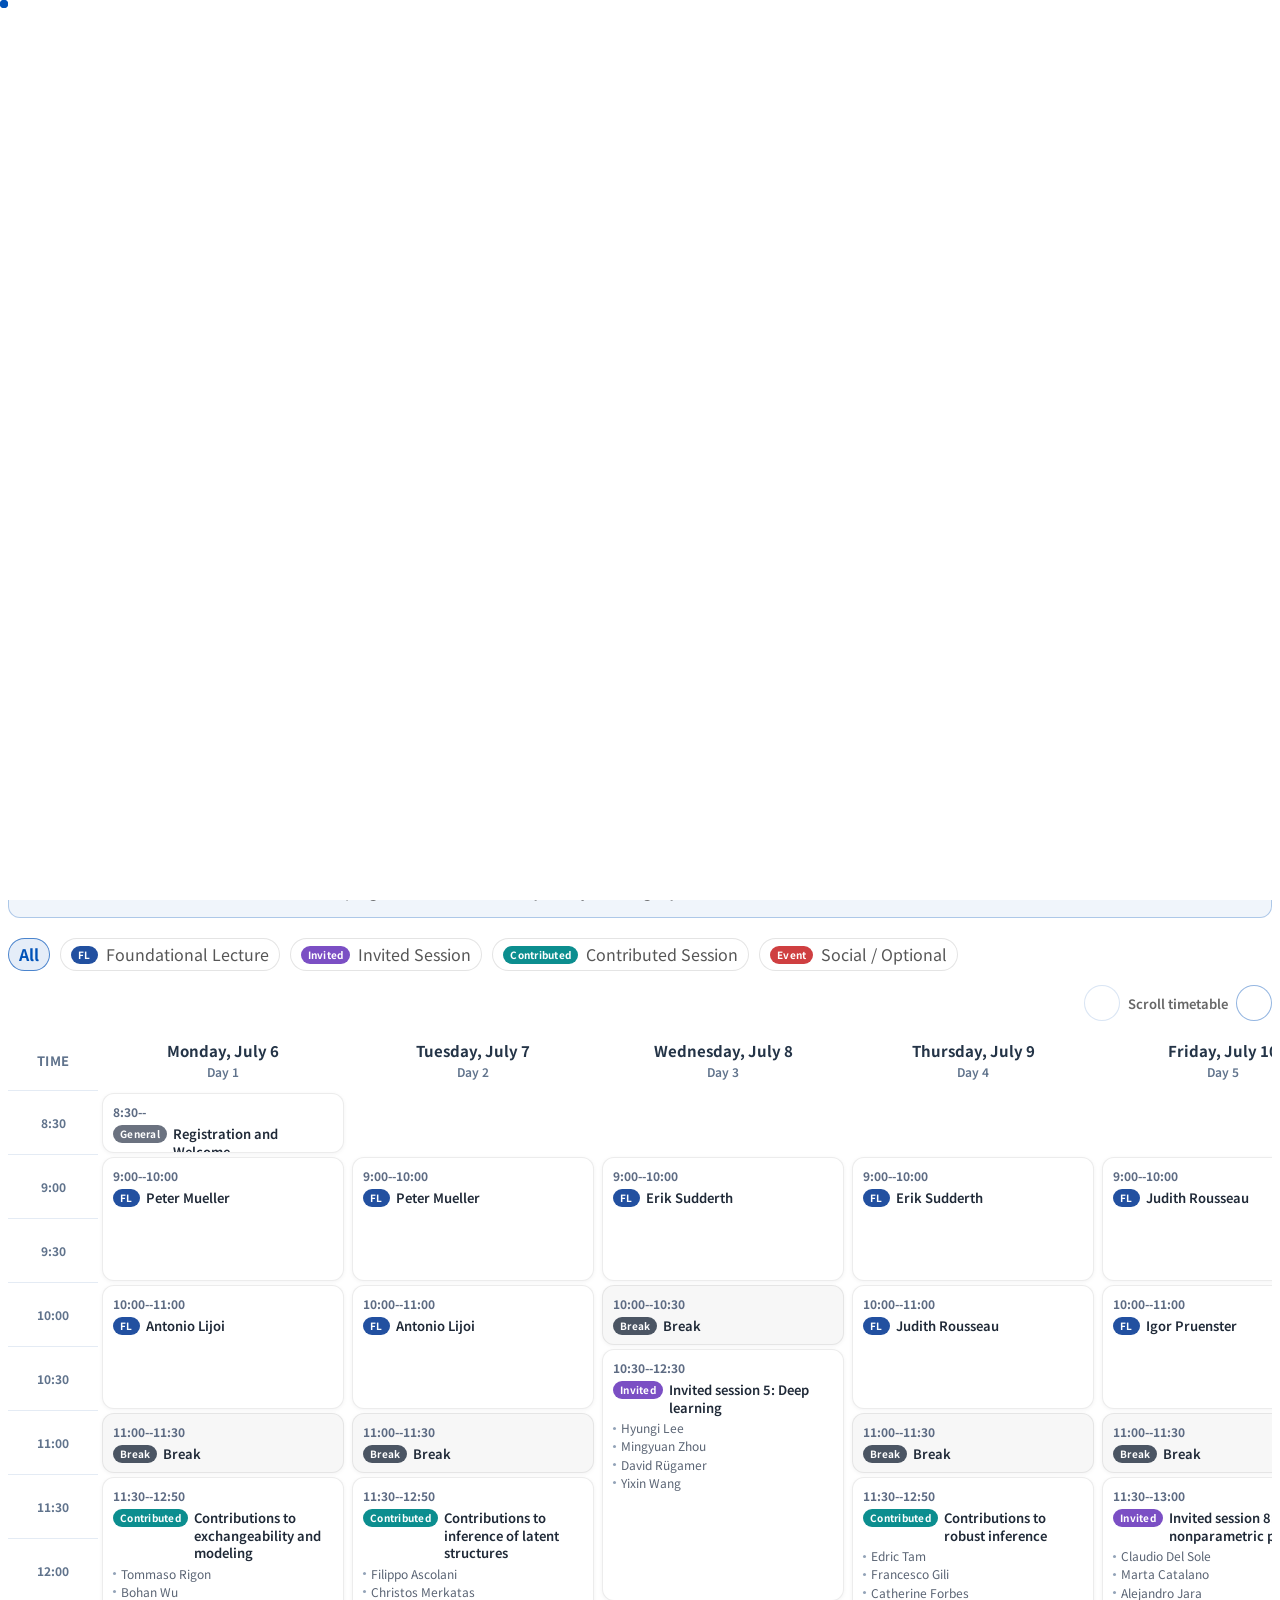
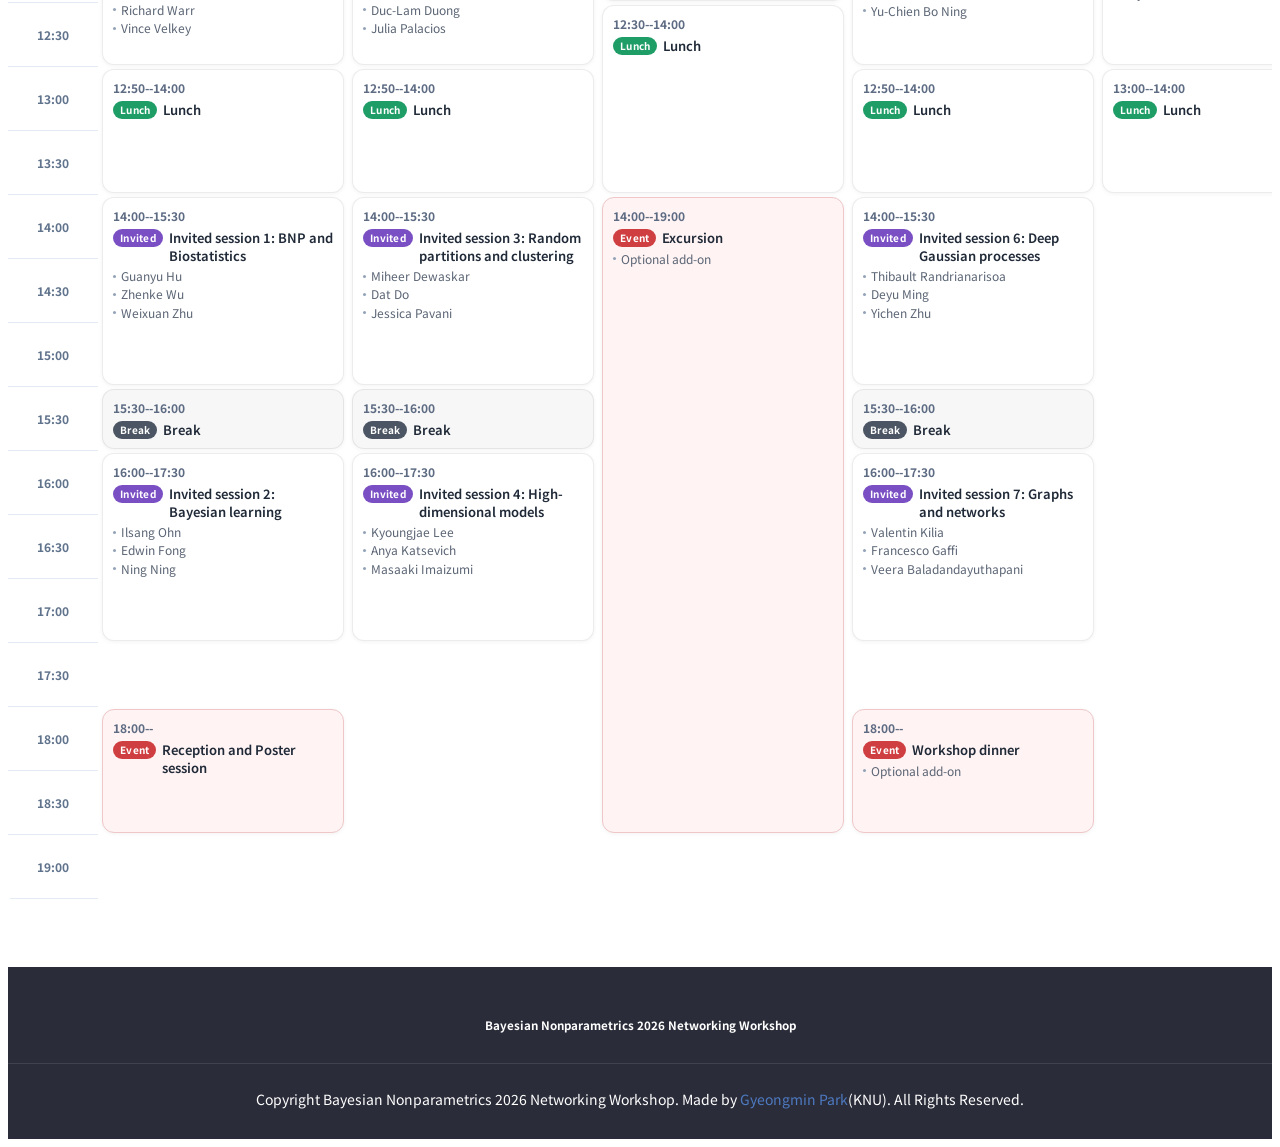
==== schedule.html @ b3fa6737 "Invited Speaker Updated" ====
<!DOCTYPE html>
<html lang="en">

<head>
  <meta charset="utf-8">
  <meta content="width=device-width, initial-scale=1.0" name="viewport">
  <title>Schedule | BNP 2026 Networking Workshop</title>

  <!-- Favicons -->
  <link rel="icon" type="image/png" sizes="32x32" href="/assets/img/favicon-32x32.png">
  <link rel="icon" type="image/png" sizes="16x16" href="/assets/img/favicon-16x16.png">
  <link rel="apple-touch-icon" sizes="180x180" href="/assets/img/apple-touch-icon.png">

  <meta content="Schedule for the 4th BNP Networking Workshop, July 6-10, 2026" name="description">
  <meta name="author" content="Gyeongmin Park">
  <meta property="og:description" content="Schedule for the 4th BNP Networking Workshop, July 6-10, 2026">
  <meta property="og:locale" content="en_US">
  <meta property="og:title" content="BNP Networking 2026 - Schedule">
  <meta name="og:image:alt" content="BNP Networking 2026">
  <meta property="og:type" content="website">
  <meta name="twitter:card" content="summary">
  <meta name="twitter:title" content="BNP Networking 2026 - Schedule">
  <meta name="twitter:description" content="Schedule for the 4th BNP Networking Workshop, July 6-10, 2026">
  <meta name="twitter:image" content="/assets/img/cover_main.png">
  <meta property="og:site_name" content="4th BNP Networking Workshop">
  <meta property="og:image" content="/assets/img/cover_main.png">
  <meta property="og:url" content="https://bnpnetworking2026.github.io/schedule.html">

  <!-- Fonts -->
  <link rel="preconnect" href="https://fonts.googleapis.com">
  <link rel="preconnect" href="https://fonts.gstatic.com" crossorigin>
  <link href="https://fonts.googleapis.com/css2?family=Noto+Sans:wght@100;300;400;500;600;700;800;900&family=Noto+Sans+KR:wght@100;300;400;500;700;900&display=swap" rel="stylesheet">

  <!-- Vendor CSS Files -->
  <link href="assets/vendor/bootstrap/css/bootstrap.min.css" rel="stylesheet">
  <link href="assets/vendor/bootstrap-icons/bootstrap-icons.css" rel="stylesheet">
  <link href="assets/vendor/aos/aos.css" rel="stylesheet">
  <link href="assets/vendor/animate.css/animate.min.css" rel="stylesheet">
  <link href="assets/vendor/glightbox/css/glightbox.min.css" rel="stylesheet">
  <link href="assets/vendor/swiper/swiper-bundle.min.css" rel="stylesheet">

  <!-- Main CSS File -->
  <link href="assets/css/main.css" rel="stylesheet">
</head>

<body class="schedule-page">

  <header id="header" class="header d-flex align-items-center fixed-top">
    <div class="container-fluid container-xl position-relative d-flex align-items-center justify-content-between">

      <a href="index.html" class="logo d-flex align-items-center">
        <img src="assets/img/ISBAlogo.png" alt="ISBA logo" class="site-logo">
      </a>

      <nav id="navmenu" class="navmenu">
        <ul>
          <li><a href="index.html#hero">Home</a></li>
          <li><a href="index.html#about">About</a></li>
          <li><a href="index.html#pricing">Registration</a></li>
          <li><a href="schedule.html" class="active">Schedule</a></li>
          <li><a href="index.html#lecturers">Lecturers</a></li>
          <li class="dropdown"><a href="index.html#organizing"><span>Committees</span> <i class="bi bi-chevron-down toggle-dropdown"></i></a>
                <ul>
                  <li><a href="index.html#organizing">Organizing Committee</a></li>
                  <li><a href="index.html#scientific">Scientific Committee</a></li>
                </ul>
              </li>
          <li><a href="index.html#call-for-contributions">Submission</a></li>
          <li><a href="index.html#contact">Contact &amp; Venue</a></li>
        </ul>
        <i class="mobile-nav-toggle d-xl-none bi bi-list"></i>
      </nav>

    </div>
  </header>

  <main class="main">

    <section id="schedule-hero" class="hero schedule-hero section dark-background">
      <div class="container carousel carousel-fade">
        <div class="carousel-item active">
          <div class="carousel-container">
            <h2 class="animate__animated animate__fadeInDown">Workshop Schedule</h2>
            <p class="animate__animated animate__fadeInUp">4th BNP Networking Workshop | July 6-10, 2026<br>Last updated: April 9, 2026 (Tentative)</p>
          </div>
        </div>
      </div>

      <svg class="hero-waves" xmlns="http://www.w3.org/2000/svg" xmlns:xlink="http://www.w3.org/1999/xlink" viewBox="0 24 150 28" preserveAspectRatio="none">
        <defs>
          <path id="wave-path" d="M-160 44c30 0 58-18 88-18s58 18 88 18 58-18 88-18 58 18 88 18 v44h-352z"></path>
        </defs>
        <g class="wave1">
          <use xlink:href="#wave-path" x="50" y="3"></use>
        </g>
        <g class="wave2">
          <use xlink:href="#wave-path" x="50" y="0"></use>
        </g>
        <g class="wave3">
          <use xlink:href="#wave-path" x="50" y="9"></use>
        </g>
      </svg>
    </section>

    <section class="schedule-overview section">
      <div class="container section-title" data-aos="fade-up">
        <h2>Program</h2>
        <p>Schedule</p>
      </div>

      <div class="container" data-aos="fade-up" data-aos-delay="100">
        <div class="schedule-note">
          <i class="bi bi-info-circle"></i>
          <p>The schedule below is based on the tentative program document and may be adjusted slightly.</p>
        </div>

        <div class="schedule-legend" role="tablist" aria-label="Schedule category filters">
          <button type="button" class="legend-item legend-filter-btn is-active" data-filter="all" aria-pressed="true">All</button>
          <button type="button" class="legend-item legend-filter-btn" data-filter="lecture" aria-pressed="false"><i class="session-tag tag-lecture">FL</i> Foundational Lecture</button>
          <button type="button" class="legend-item legend-filter-btn" data-filter="invited" aria-pressed="false"><i class="session-tag tag-invited">Invited</i> Invited Session</button>
          <button type="button" class="legend-item legend-filter-btn" data-filter="contrib" aria-pressed="false"><i class="session-tag tag-contrib">Contributed</i> Contributed Session</button>
          <button type="button" class="legend-item legend-filter-btn" data-filter="event" aria-pressed="false"><i class="session-tag tag-event">Event</i> Social / Optional</button>
        </div>

        <div class="schedule-scroll-controls" id="scheduleScrollControls" aria-label="Schedule scroll controls">
          <button id="scheduleScrollLeft" class="schedule-scroll-btn" type="button" aria-label="Scroll schedule left">
            <i class="bi bi-chevron-left"></i>
          </button>
          <span class="schedule-scroll-hint">Scroll timetable</span>
          <button id="scheduleScrollRight" class="schedule-scroll-btn" type="button" aria-label="Scroll schedule right">
            <i class="bi bi-chevron-right"></i>
          </button>
        </div>

        <div class="schedule-grid-viewport" id="scheduleViewport">
          <div class="schedule-grid" role="table" aria-label="Workshop schedule with fixed time axis">

            <div class="time-header sticky-col">Time</div>

            <div class="day-header" style="--col: 2;"><strong>Monday, July 6</strong><span>Day 1</span></div>
            <div class="day-header" style="--col: 3;"><strong>Tuesday, July 7</strong><span>Day 2</span></div>
            <div class="day-header" style="--col: 4;"><strong>Wednesday, July 8</strong><span>Day 3</span></div>
            <div class="day-header" style="--col: 5;"><strong>Thursday, July 9</strong><span>Day 4</span></div>
            <div class="day-header" style="--col: 6;"><strong>Friday, July 10</strong><span>Day 5</span></div>

            <div class="day-column" style="--col: 2;"></div>
            <div class="day-column" style="--col: 3;"></div>
            <div class="day-column" style="--col: 4;"></div>
            <div class="day-column" style="--col: 5;"></div>
            <div class="day-column" style="--col: 6;"></div>

            <div class="time-cell sticky-col" style="--row: 2;">8:30</div>
            <div class="time-cell sticky-col" style="--row: 3;">9:00</div>
            <div class="time-cell sticky-col" style="--row: 4;">9:30</div>
            <div class="time-cell sticky-col" style="--row: 5;">10:00</div>
            <div class="time-cell sticky-col" style="--row: 6;">10:30</div>
            <div class="time-cell sticky-col" style="--row: 7;">11:00</div>
            <div class="time-cell sticky-col" style="--row: 8;">11:30</div>
            <div class="time-cell sticky-col" style="--row: 9;">12:00</div>
            <div class="time-cell sticky-col" style="--row: 10;">12:30</div>
            <div class="time-cell sticky-col" style="--row: 11;">13:00</div>
            <div class="time-cell sticky-col" style="--row: 12;">13:30</div>
            <div class="time-cell sticky-col" style="--row: 13;">14:00</div>
            <div class="time-cell sticky-col" style="--row: 14;">14:30</div>
            <div class="time-cell sticky-col" style="--row: 15;">15:00</div>
            <div class="time-cell sticky-col" style="--row: 16;">15:30</div>
            <div class="time-cell sticky-col" style="--row: 17;">16:00</div>
            <div class="time-cell sticky-col" style="--row: 18;">16:30</div>
            <div class="time-cell sticky-col" style="--row: 19;">17:00</div>
            <div class="time-cell sticky-col" style="--row: 20;">17:30</div>
            <div class="time-cell sticky-col" style="--row: 21;">18:00</div>
            <div class="time-cell sticky-col" style="--row: 22;">18:30</div>
            <div class="time-cell sticky-col" style="--row: 23;">19:00</div>

            <div class="session-block" style="--col: 2; --row: 2; --span: 1;">
              <div class="session-time">8:30--</div>
              <div class="session-header">
                <span class="session-tag tag-registration">General</span>
                <div class="session-title">Registration and Welcome</div>
              </div>
            </div>

            <div class="session-block" style="--col: 2; --row: 3; --span: 2;">
              <div class="session-time">9:00--10:00</div>
              <div class="session-header">
                <span class="session-tag tag-lecture">FL</span>
                <div class="session-title">Peter Mueller</div>
              </div>
            </div>

            <div class="session-block" style="--col: 2; --row: 5; --span: 2;">
              <div class="session-time">10:00--11:00</div>
              <div class="session-header">
                <span class="session-tag tag-lecture">FL</span>
                <div class="session-title">Antonio Lijoi</div>
              </div>
            </div>

            <div class="session-block is-break" style="--col: 2; --row: 7; --span: 1;">
              <div class="session-time">11:00--11:30</div>
              <div class="session-header">
                <span class="session-tag tag-break">Break</span>
                <div class="session-title">Break</div>
              </div>
            </div>

            <div class="session-block" style="--col: 2; --row: 8; --span: 3;">
              <div class="session-time">11:30--12:50</div>
              <div class="session-header">
                <span class="session-tag tag-contrib">Contributed</span>
                <div class="session-title">Contributions to exchangeability and modeling</div>
              </div>
              <div class="session-speaker">Tommaso Rigon</div>
              <div class="session-speaker">Bohan Wu</div>
              <div class="session-speaker">Richard Warr</div>
              <div class="session-speaker">Vince Velkey</div>
            </div>

            <div class="session-block" style="--col: 2; --row: 11; --span: 2;">
              <div class="session-time">12:50--14:00</div>
              <div class="session-header">
                <span class="session-tag tag-lunch">Lunch</span>
                <div class="session-title">Lunch</div>
              </div>
            </div>

            <div class="session-block" style="--col: 2; --row: 13; --span: 3;">
              <div class="session-time">14:00--15:30</div>
              <div class="session-header">
                <span class="session-tag tag-invited">Invited</span>
                <div class="session-title">Invited session 1: BNP and Biostatistics</div>
              </div>
              <div class="session-speaker">Guanyu Hu</div>
              <div class="session-speaker">Zhenke Wu</div>
              <div class="session-speaker">Weixuan Zhu</div>
            </div>

            <div class="session-block is-break" style="--col: 2; --row: 16; --span: 1;">
              <div class="session-time">15:30--16:00</div>
              <div class="session-header">
                <span class="session-tag tag-break">Break</span>
                <div class="session-title">Break</div>
              </div>
            </div>

            <div class="session-block" style="--col: 2; --row: 17; --span: 3;">
              <div class="session-time">16:00--17:30</div>
              <div class="session-header">
                <span class="session-tag tag-invited">Invited</span>
                <div class="session-title">Invited session 2: Bayesian learning</div>
              </div>
              <div class="session-speaker">Ilsang Ohn</div>
              <div class="session-speaker">Edwin Fong</div>
              <div class="session-speaker">Ning Ning</div>
            </div>

            <div class="session-block is-event" style="--col: 2; --row: 21; --span: 2;">
              <div class="session-time">18:00--</div>
              <div class="session-header">
                <span class="session-tag tag-event">Event</span>
                <div class="session-title">Reception and Poster session</div>
              </div>
            </div>

            <div class="session-block" style="--col: 3; --row: 3; --span: 2;">
              <div class="session-time">9:00--10:00</div>
              <div class="session-header">
                <span class="session-tag tag-lecture">FL</span>
                <div class="session-title">Peter Mueller</div>
              </div>
            </div>

            <div class="session-block" style="--col: 3; --row: 5; --span: 2;">
              <div class="session-time">10:00--11:00</div>
              <div class="session-header">
                <span class="session-tag tag-lecture">FL</span>
                <div class="session-title">Antonio Lijoi</div>
              </div>
            </div>

            <div class="session-block is-break" style="--col: 3; --row: 7; --span: 1;">
              <div class="session-time">11:00--11:30</div>
              <div class="session-header">
                <span class="session-tag tag-break">Break</span>
                <div class="session-title">Break</div>
              </div>
            </div>

            <div class="session-block" style="--col: 3; --row: 8; --span: 3;">
              <div class="session-time">11:30--12:50</div>
              <div class="session-header">
                <span class="session-tag tag-contrib">Contributed</span>
                <div class="session-title">Contributions to inference of latent structures</div>
              </div>
              <div class="session-speaker">Filippo Ascolani</div>
              <div class="session-speaker">Christos Merkatas</div>
              <div class="session-speaker">Duc-Lam Duong</div>
              <div class="session-speaker">Julia Palacios</div>
            </div>

            <div class="session-block" style="--col: 3; --row: 11; --span: 2;">
              <div class="session-time">12:50--14:00</div>
              <div class="session-header">
                <span class="session-tag tag-lunch">Lunch</span>
                <div class="session-title">Lunch</div>
              </div>
            </div>

            <div class="session-block" style="--col: 3; --row: 13; --span: 3;">
              <div class="session-time">14:00--15:30</div>
              <div class="session-header">
                <span class="session-tag tag-invited">Invited</span>
                <div class="session-title">Invited session 3: Random partitions and clustering</div>
              </div>
              <div class="session-speaker">Miheer Dewaskar</div>
              <div class="session-speaker">Dat Do</div>
              <div class="session-speaker">Jessica Pavani</div>
            </div>

            <div class="session-block is-break" style="--col: 3; --row: 16; --span: 1;">
              <div class="session-time">15:30--16:00</div>
              <div class="session-header">
                <span class="session-tag tag-break">Break</span>
                <div class="session-title">Break</div>
              </div>
            </div>

            <div class="session-block" style="--col: 3; --row: 17; --span: 3;">
              <div class="session-time">16:00--17:30</div>
              <div class="session-header">
                <span class="session-tag tag-invited">Invited</span>
                <div class="session-title">Invited session 4: High-dimensional models</div>
              </div>
              <div class="session-speaker">Kyoungjae Lee</div>
              <div class="session-speaker">Anya Katsevich</div>
              <div class="session-speaker">Masaaki Imaizumi</div>
            </div>

            <div class="session-block" style="--col: 4; --row: 3; --span: 2;">
              <div class="session-time">9:00--10:00</div>
              <div class="session-header">
                <span class="session-tag tag-lecture">FL</span>
                <div class="session-title">Erik Sudderth</div>
              </div>
            </div>

            <div class="session-block is-break" style="--col: 4; --row: 5; --span: 1;">
              <div class="session-time">10:00--10:30</div>
              <div class="session-header">
                <span class="session-tag tag-break">Break</span>
                <div class="session-title">Break</div>
              </div>
            </div>

            <div class="session-block" style="--col: 4; --row: 6; --span: 4;">
              <div class="session-time">10:30--12:30</div>
              <div class="session-header">
                <span class="session-tag tag-invited">Invited</span>
                <div class="session-title">Invited session 5: Deep learning</div>
              </div>
              <div class="session-speaker">Hyungi Lee</div>
              <div class="session-speaker">Mingyuan Zhou</div>
              <div class="session-speaker">David Rügamer</div>
              <div class="session-speaker">Yixin Wang</div>
            </div>

            <div class="session-block" style="--col: 4; --row: 10; --span: 3;">
              <div class="session-time">12:30--14:00</div>
              <div class="session-header">
                <span class="session-tag tag-lunch">Lunch</span>
                <div class="session-title">Lunch</div>
              </div>
            </div>

            <div class="session-block is-event" style="--col: 4; --row: 13; --span: 10;">
              <div class="session-time">14:00--19:00</div>
              <div class="session-header">
                <span class="session-tag tag-event">Event</span>
                <div class="session-title">Excursion</div>
              </div>
              <div class="session-speaker">Optional add-on</div>
            </div>

            <div class="session-block" style="--col: 5; --row: 3; --span: 2;">
              <div class="session-time">9:00--10:00</div>
              <div class="session-header">
                <span class="session-tag tag-lecture">FL</span>
                <div class="session-title">Erik Sudderth</div>
              </div>
            </div>

            <div class="session-block" style="--col: 5; --row: 5; --span: 2;">
              <div class="session-time">10:00--11:00</div>
              <div class="session-header">
                <span class="session-tag tag-lecture">FL</span>
                <div class="session-title">Judith Rousseau</div>
              </div>
            </div>

            <div class="session-block is-break" style="--col: 5; --row: 7; --span: 1;">
              <div class="session-time">11:00--11:30</div>
              <div class="session-header">
                <span class="session-tag tag-break">Break</span>
                <div class="session-title">Break</div>
              </div>
            </div>

            <div class="session-block" style="--col: 5; --row: 8; --span: 3;">
              <div class="session-time">11:30--12:50</div>
              <div class="session-header">
                <span class="session-tag tag-contrib">Contributed</span>
                <div class="session-title">Contributions to robust inference</div>
              </div>
              <div class="session-speaker">Edric Tam</div>
              <div class="session-speaker">Francesco Gili</div>
              <div class="session-speaker">Catherine Forbes</div>
              <div class="session-speaker">Yu-Chien Bo Ning</div>
            </div>

            <div class="session-block" style="--col: 5; --row: 11; --span: 2;">
              <div class="session-time">12:50--14:00</div>
              <div class="session-header">
                <span class="session-tag tag-lunch">Lunch</span>
                <div class="session-title">Lunch</div>
              </div>
            </div>

            <div class="session-block" style="--col: 5; --row: 13; --span: 3;">
              <div class="session-time">14:00--15:30</div>
              <div class="session-header">
                <span class="session-tag tag-invited">Invited</span>
                <div class="session-title">Invited session 6: Deep Gaussian processes</div>
              </div>
              <div class="session-speaker">Thibault Randrianarisoa</div>
              <div class="session-speaker">Deyu Ming</div>
              <div class="session-speaker">Yichen Zhu</div>
            </div>

            <div class="session-block is-break" style="--col: 5; --row: 16; --span: 1;">
              <div class="session-time">15:30--16:00</div>
              <div class="session-header">
                <span class="session-tag tag-break">Break</span>
                <div class="session-title">Break</div>
              </div>
            </div>

            <div class="session-block" style="--col: 5; --row: 17; --span: 3;">
              <div class="session-time">16:00--17:30</div>
              <div class="session-header">
                <span class="session-tag tag-invited">Invited</span>
                <div class="session-title">Invited session 7: Graphs and networks</div>
              </div>
              <div class="session-speaker">Valentin Kilia</div>
              <div class="session-speaker">Francesco Gaffi</div>
              <div class="session-speaker">Veera Baladandayuthapani</div>
            </div>

            <div class="session-block is-event" style="--col: 5; --row: 21; --span: 2;">
              <div class="session-time">18:00--</div>
              <div class="session-header">
                <span class="session-tag tag-event">Event</span>
                <div class="session-title">Workshop dinner</div>
              </div>
              <div class="session-speaker">Optional add-on</div>
            </div>

            <div class="session-block" style="--col: 6; --row: 3; --span: 2;">
              <div class="session-time">9:00--10:00</div>
              <div class="session-header">
                <span class="session-tag tag-lecture">FL</span>
                <div class="session-title">Judith Rousseau</div>
              </div>
            </div>

            <div class="session-block" style="--col: 6; --row: 5; --span: 2;">
              <div class="session-time">10:00--11:00</div>
              <div class="session-header">
                <span class="session-tag tag-lecture">FL</span>
                <div class="session-title">Igor Pruenster</div>
              </div>
            </div>

            <div class="session-block is-break" style="--col: 6; --row: 7; --span: 1;">
              <div class="session-time">11:00--11:30</div>
              <div class="session-header">
                <span class="session-tag tag-break">Break</span>
                <div class="session-title">Break</div>
              </div>
            </div>

            <div class="session-block" style="--col: 6; --row: 8; --span: 3;">
              <div class="session-time">11:30--13:00</div>
              <div class="session-header">
                <span class="session-tag tag-invited">Invited</span>
                <div class="session-title">Invited session 8: Discrete nonparametric priors</div>
              </div>
              <div class="session-speaker">Claudio Del Sole</div>
              <div class="session-speaker">Marta Catalano</div>
              <div class="session-speaker">Alejandro Jara</div>
            </div>

            <div class="session-block" style="--col: 6; --row: 11; --span: 2;">
              <div class="session-time">13:00--14:00</div>
              <div class="session-header">
                <span class="session-tag tag-lunch">Lunch</span>
                <div class="session-title">Lunch</div>
              </div>
            </div>

          </div>
        </div>
      </div>
    </section>

  </main>

  <footer id="footer" class="footer dark-background">
    <div class="container">
      <h5 class="sitename">Bayesian Nonparametrics 2026 Networking Workshop</h5>
      <p></p>
      <div class="container">
        <div class="copyright">
          <span>Copyright Bayesian Nonparametrics 2026 Networking Workshop. Made by <a href="https://www.linkedin.com/in/davidpark0182" target="_blank" rel="noopener noreferrer" style="color: #4e7ac1;">Gyeongmin Park</a>(KNU). All Rights Reserved.</span>
        </div>
      </div>
    </div>
  </footer>

  <a href="#" id="scroll-top" class="scroll-top d-flex align-items-center justify-content-center"><i class="bi bi-arrow-up-short"></i></a>

  <div id="preloader"></div>

  <!-- Vendor JS Files -->
  <script src="assets/vendor/bootstrap/js/bootstrap.bundle.min.js"></script>
  <script src="assets/vendor/php-email-form/validate.js"></script>
  <script src="assets/vendor/aos/aos.js"></script>
  <script src="assets/vendor/glightbox/js/glightbox.min.js"></script>
  <script src="assets/vendor/imagesloaded/imagesloaded.pkgd.min.js"></script>
  <script src="assets/vendor/isotope-layout/isotope.pkgd.min.js"></script>
  <script src="assets/vendor/swiper/swiper-bundle.min.js"></script>

  <!-- Main JS File -->
  <script src="assets/js/main.js"></script>

  <script>
    (function () {
      const viewport = document.getElementById('scheduleViewport');
      const controls = document.getElementById('scheduleScrollControls');
      const leftBtn = document.getElementById('scheduleScrollLeft');
      const rightBtn = document.getElementById('scheduleScrollRight');
      const filterButtons = document.querySelectorAll('.legend-filter-btn');
      const sessionBlocks = document.querySelectorAll('.schedule-grid .session-block');

      if (!viewport || !controls || !leftBtn || !rightBtn) return;

      const step = 420;

      function updateControls() {
        const maxScroll = viewport.scrollWidth - viewport.clientWidth;
        const hasOverflow = maxScroll > 4;

        controls.classList.toggle('is-hidden', !hasOverflow);
        leftBtn.disabled = viewport.scrollLeft <= 2;
        rightBtn.disabled = viewport.scrollLeft >= maxScroll - 2;
      }

      leftBtn.addEventListener('click', function () {
        viewport.scrollBy({ left: -step, behavior: 'smooth' });
      });

      rightBtn.addEventListener('click', function () {
        viewport.scrollBy({ left: step, behavior: 'smooth' });
      });

      viewport.addEventListener('scroll', updateControls, { passive: true });
      window.addEventListener('resize', updateControls);
      window.addEventListener('load', updateControls);

      function blockType(block) {
        const tag = block.querySelector('.session-tag');
        if (!tag) return 'other';
        if (tag.classList.contains('tag-lecture')) return 'lecture';
        if (tag.classList.contains('tag-invited')) return 'invited';
        if (tag.classList.contains('tag-contrib')) return 'contrib';
        if (tag.classList.contains('tag-event') || tag.classList.contains('tag-registration')) return 'event';
        return 'other';
      }

      function applyFilter(type) {
        sessionBlocks.forEach(function (block) {
          const show = type === 'all' || blockType(block) === type;
          block.classList.toggle('is-filtered-out', !show);
        });

        filterButtons.forEach(function (btn) {
          const active = btn.dataset.filter === type;
          btn.classList.toggle('is-active', active);
          btn.setAttribute('aria-pressed', active ? 'true' : 'false');
        });
      }

      filterButtons.forEach(function (btn) {
        btn.addEventListener('click', function () {
          applyFilter(btn.dataset.filter || 'all');
        });
      });

      applyFilter('all');
      updateControls();
    })();
  </script>

</body>

</html>
---- assets/css/main.css ----
/**
* Template Name: Selecao
* Template URL: https://bootstrapmade.com/selecao-bootstrap-template/
* Updated: Aug 07 2024 with Bootstrap v5.3.3
* Author: BootstrapMade.com
* License: https://bootstrapmade.com/license/
*/

/*--------------------------------------------------------------
# Font & Color Variables
# Help: https://bootstrapmade.com/color-system/
--------------------------------------------------------------*/
/* Fonts */
/* Noto Sans (Korean) 적용 */
@import url("https://fonts.googleapis.com/css2?family=Noto+Sans+KR:wght@400;500;600;700&display=swap");

:root {
  --default-font: "Noto Sans KR", "Noto Sans", system-ui, -apple-system, "Segoe UI", "Helvetica Neue", Arial, sans-serif;
  --heading-font: "Noto Sans KR", "Noto Sans", sans-serif;
  --nav-font: "Noto Sans KR", "Noto Sans", sans-serif;
}

/* Global Colors - The following color variables are used throughout the website. Updating them here will change the color scheme of the entire website */
:root { 
  --background-color: #ffffff; /* Background color for the entire website, including individual sections */
  --default-color: #444444; /* Default color used for the majority of the text content across the entire website */
  --heading-color: #2a2c39; /* Color for headings, subheadings and title throughout the website */
  --accent-color: #0052B8; /* Accent color that represents your brand on the website. It's used for buttons, links, and other elements that need to stand out */
  --surface-color: #ffffff; /* The surface color is used as a background of boxed elements within sections, such as cards, icon boxes, or other elements that require a visual separation from the global background. */
  --contrast-color: #ffffff; /* Contrast color for text, ensuring readability against backgrounds of accent, heading, or default colors. */
}

/* Nav Menu Colors - The following color variables are used specifically for the navigation menu. They are separate from the global colors to allow for more customization options */
:root {
  --nav-color: #ffffff;  /* The default color of the main navmenu links */
  --nav-hover-color: #0052B8; /* Applied to main navmenu links when they are hovered over or active */
  --nav-mobile-background-color: #ffffff; /* Used as the background color for mobile navigation menu */
  --nav-dropdown-background-color: #ffffff; /* Used as the background color for dropdown items that appear when hovering over primary navigation items */
  --nav-dropdown-color: #060606; /* Used for navigation links of the dropdown items in the navigation menu. */
  --nav-dropdown-hover-color: #0052B8; /* Similar to --nav-hover-color, this color is applied to dropdown navigation links when they are hovered over. */
}

/* Color Presets - These classes override global colors when applied to any section or element, providing reuse of the sam color scheme. */

.light-background {
  --background-color: #f9f9f9;
  --surface-color: #ffffff;
}

.dark-background {
  --background-color: #2a2c39;
  --default-color: #ffffff;
  --heading-color: #ffffff;
  --surface-color: #404356;
  --contrast-color: #ffffff;
}

/* Smooth scroll */
:root {
  scroll-behavior: smooth;
}

/*--------------------------------------------------------------
# General Styling & Shared Classes
--------------------------------------------------------------*/
body {
  color: var(--default-color);
  background-color: var(--background-color);
  font-family: var(--default-font);
}

a {
  color: var(--accent-color);
  text-decoration: none;
  transition: 0.3s;
}

a:hover {
  color: color-mix(in srgb, var(--accent-color), transparent 25%);
  text-decoration: none;
}

h1,
h2,
h3,
h4,
h5,
h6 {
  color: var(--heading-color);
  font-family: var(--heading-font);
}

/* PHP Email Form Messages
------------------------------*/
.php-email-form .error-message {
  display: none;
  background: #df1529;
  color: #ffffff;
  text-align: left;
  padding: 15px;
  margin-bottom: 24px;
  font-weight: 600;
}

.php-email-form .sent-message {
  display: none;
  color: #ffffff;
  background: #059652;
  text-align: center;
  padding: 15px;
  margin-bottom: 24px;
  font-weight: 600;
}

.php-email-form .loading {
  display: none;
  background: var(--surface-color);
  text-align: center;
  padding: 15px;
  margin-bottom: 24px;
}

.php-email-form .loading:before {
  content: "";
  display: inline-block;
  border-radius: 50%;
  width: 24px;
  height: 24px;
  margin: 0 10px -6px 0;
  border: 3px solid var(--accent-color);
  border-top-color: var(--surface-color);
  animation: php-email-form-loading 1s linear infinite;
}

@keyframes php-email-form-loading {
  0% {
    transform: rotate(0deg);
  }

  100% {
    transform: rotate(360deg);
  }
}

/*--------------------------------------------------------------
# Global Header
--------------------------------------------------------------*/
.header {
  --background-color: rgba(255, 255, 255, 0);
  --heading-color: #ffffff;
  color: var(--default-color);
  background-color: var(--background-color);
  padding: 20px 0;
  transition: all 0.5s;
  z-index: 997;
}

.header .logo {
  line-height: 1;
}

.header .logo img {
  max-height: 32px;
  margin-right: 8px;
}

.header .logo img.site-logo {
  max-height: 34px;
  width: auto;
  margin-right: 0;
}

.header .logo h1 {
  font-size: 30px;
  margin: 0;
  font-weight: 700;
  color: var(--heading-color);
}

@media (max-width: 768px) {
  .header .logo img.site-logo {
    max-height: 30px;
  }
}

.scrolled .header {
  box-shadow: 0px 0 18px rgba(0, 0, 0, 0.1);
}

/* Global Header on Scroll
------------------------------*/
.scrolled .header {
  --background-color: rgba(42, 44, 57, 0.9);
}

/*--------------------------------------------------------------
# Navigation Menu
--------------------------------------------------------------*/
/* Navmenu - Desktop */
@media (min-width: 1200px) {
  .navmenu {
    padding: 0;
  }

  .navmenu ul {
    margin: 0;
    padding: 0;
    display: flex;
    list-style: none;
    align-items: center;
  }

  .navmenu li {
    position: relative;
    margin-left: 5px;
  }

  .navmenu a,
  .navmenu a:focus {
    color: var(--nav-color);
    padding: 8px 20px;
    font-size: 14px;
    font-family: var(--nav-font);
    font-weight: 400;
    display: flex;
    align-items: center;
    justify-content: space-between;
    white-space: nowrap;
    transition: 0.3s;
    border-radius: 50px;
  }

  .navmenu a i,
  .navmenu a:focus i {
    font-size: 12px;
    line-height: 0;
    margin-left: 5px;
    transition: 0.3s;
  }

  .navmenu li:hover>a,
  .navmenu .active,
  .navmenu .active:focus {
    background-color: var(--nav-hover-color);
  }

  .navmenu .dropdown ul {
    margin: 0;
    padding: 10px 0;
    background: var(--nav-dropdown-background-color);
    display: block;
    position: absolute;
    visibility: hidden;
    left: 0;
    top: 130%;
    opacity: 0;
    transition: 0.3s;
    border-radius: 15px;
    z-index: 99;
    box-shadow: 0px 0px 30px rgba(0, 0, 0, 0.1);
  }

  .navmenu .dropdown ul li {
    min-width: 200px;
    margin-left: 0;
  }

  .navmenu .dropdown ul a {
    padding: 10px 20px;
    font-size: 15px;
    text-transform: none;
    color: var(--nav-dropdown-color);
  }

  .navmenu .dropdown ul a i {
    font-size: 12px;
  }

  .navmenu .dropdown ul a:hover,
  .navmenu .dropdown ul .active:hover,
  .navmenu .dropdown ul li:hover>a {
    background-color: transparent;
    color: var(--nav-hover-color);
  }

  .navmenu .dropdown:hover>ul {
    opacity: 1;
    top: 105%;
    visibility: visible;
  }

  .navmenu .dropdown .dropdown ul {
    top: 0;
    left: -90%;
    visibility: hidden;
  }

  .navmenu .dropdown .dropdown:hover>ul {
    opacity: 1;
    top: 0;
    left: -100%;
    visibility: visible;
  }
}

/* Navmenu - Mobile */
@media (max-width: 1199px) {
  .mobile-nav-toggle {
    color: var(--nav-color);
    font-size: 28px;
    line-height: 0;
    margin-right: 10px;
    cursor: pointer;
    transition: color 0.3s;
  }

  .navmenu {
    padding: 0;
    z-index: 9997;
  }

  .navmenu ul {
    display: none;
    list-style: none;
    position: absolute;
    inset: 60px 20px 20px 20px;
    padding: 10px 0;
    margin: 0;
    border-radius: 6px;
    background-color: var(--nav-mobile-background-color);
    overflow-y: auto;
    transition: 0.3s;
    z-index: 9998;
    box-shadow: 0px 0px 30px rgba(0, 0, 0, 0.1);
  }

  .navmenu a,
  .navmenu a:focus {
    color: var(--nav-dropdown-color);
    padding: 10px 20px;
    font-family: var(--nav-font);
    font-size: 17px;
    font-weight: 500;
    display: flex;
    align-items: center;
    justify-content: space-between;
    white-space: nowrap;
    transition: 0.3s;
  }

  .navmenu a i,
  .navmenu a:focus i {
    font-size: 12px;
    line-height: 0;
    margin-left: 5px;
    width: 30px;
    height: 30px;
    display: flex;
    align-items: center;
    justify-content: center;
    border-radius: 50%;
    transition: 0.3s;
    background-color: color-mix(in srgb, var(--accent-color), transparent 90%);
  }

  .navmenu a i:hover,
  .navmenu a:focus i:hover {
    background-color: var(--accent-color);
    color: var(--contrast-color);
  }

  .navmenu a:hover,
  .navmenu .active,
  .navmenu .active:focus {
    color: var(--nav-dropdown-hover-color);
  }

  .navmenu .active i,
  .navmenu .active:focus i {
    background-color: var(--accent-color);
    color: var(--contrast-color);
    transform: rotate(180deg);
  }

  .navmenu .dropdown ul {
    position: static;
    display: none;
    z-index: 99;
    padding: 10px 0;
    margin: 10px 20px;
    background-color: var(--nav-dropdown-background-color);
    border: 1px solid color-mix(in srgb, var(--default-color), transparent 90%);
    box-shadow: none;
    transition: all 0.5s ease-in-out;
  }

  .navmenu .dropdown ul ul {
    background-color: rgba(33, 37, 41, 0.1);
  }

  .navmenu .dropdown>.dropdown-active {
    display: block;
    background-color: rgba(33, 37, 41, 0.03);
  }

  .mobile-nav-active {
    overflow: hidden;
  }

  .mobile-nav-active .mobile-nav-toggle {
    color: #fff;
    position: absolute;
    font-size: 32px;
    top: 15px;
    right: 15px;
    margin-right: 0;
    z-index: 9999;
  }

  .mobile-nav-active .navmenu {
    position: fixed;
    overflow: hidden;
    inset: 0;
    background: rgba(33, 37, 41, 0.8);
    transition: 0.3s;
  }

  .mobile-nav-active .navmenu>ul {
    display: block;
  }
}

/*--------------------------------------------------------------
# Global Footer
--------------------------------------------------------------*/
.footer {
  color: var(--default-color);
  background-color: var(--background-color);
  font-size: 14px;
  text-align: center;
  padding: 30px 0;
  position: relative;
}

.footer h3 {
  font-size: 36px;
  font-weight: 700;
  position: relative;
  padding: 0;
  margin: 0 0 15px 0;
}

.footer p {
  font-size: 15;
  font-style: italic;
  padding: 0;
  margin: 0 0 30px 0;
}

.footer .social-links {
  margin: 0 0 30px 0;
}

.footer .social-links a {
  font-size: 16px;
  display: flex;
  align-items: center;
  justify-content: center;
  background: var(--accent-color);
  color: var(--contrast-color);
  line-height: 1;
  margin: 0 4px;
  border-radius: 50%;
  text-align: center;
  width: 36px;
  height: 36px;
  transition: 0.3s;
}

.footer .social-links a:hover {
  background: color-mix(in srgb, var(--accent-color), transparent 20%);
  text-decoration: none;
}

.footer .copyright {
  padding-top: 25px;
  border-top: 1px solid color-mix(in srgb, var(--default-color), transparent 90%);
}

.footer .credits {
  font-size: 13px;
  padding-top: 5px;
}

/*--------------------------------------------------------------
# Preloader
--------------------------------------------------------------*/
#preloader {
  position: fixed;
  inset: 0;
  z-index: 9999;
  overflow: hidden;
  background-color: var(--background-color);
  transition: all 0.6s ease-out;
  width: 100%;
  height: 100vh;
}

#preloader:before,
#preloader:after {
  content: "";
  position: absolute;
  border: 4px solid var(--accent-color);
  border-radius: 50%;
  animation: animate-preloader 2s cubic-bezier(0, 0.2, 0.8, 1) infinite;
}

#preloader:after {
  animation-delay: -0.5s;
}

@keyframes animate-preloader {
  0% {
    width: 10px;
    height: 10px;
    top: calc(50% - 5px);
    left: calc(50% - 5px);
    opacity: 1;
  }

  100% {
    width: 72px;
    height: 72px;
    top: calc(50% - 36px);
    left: calc(50% - 36px);
    opacity: 0;
  }
}

/*--------------------------------------------------------------
# Scroll Top Button
--------------------------------------------------------------*/
.scroll-top {
  position: fixed;
  visibility: hidden;
  opacity: 0;
  right: 15px;
  bottom: -15px;
  z-index: 99999;
  background-color: var(--accent-color);
  width: 44px;
  height: 44px;
  border-radius: 50px;
  transition: all 0.4s;
}

.scroll-top i {
  font-size: 24px;
  color: var(--contrast-color);
  line-height: 0;
}

.scroll-top:hover {
  background-color: color-mix(in srgb, var(--accent-color), transparent 20%);
  color: var(--contrast-color);
}

.scroll-top.active {
  visibility: visible;
  opacity: 1;
  bottom: 15px;
}

/*--------------------------------------------------------------
# Disable aos animation delay on mobile devices
--------------------------------------------------------------*/
@media screen and (max-width: 768px) {
  [data-aos-delay] {
    transition-delay: 0 !important;
  }
}

/*--------------------------------------------------------------
# Global Page Titles & Breadcrumbs
--------------------------------------------------------------*/
.page-title {
  color: var(--default-color);
  background-color: var(--background-color);
  background-size: cover;
  background-position: center;
  background-repeat: no-repeat;
  padding: 160px 0 80px 0;
  text-align: center;
  position: relative;
}

.page-title:before {
  content: "";
  background-color: color-mix(in srgb, var(--background-color), transparent 50%);
  position: absolute;
  inset: 0;
}

.page-title h1 {
  font-size: 42px;
  font-weight: 700;
  margin-bottom: 10px;
}

.page-title .breadcrumbs ol {
  display: flex;
  flex-wrap: wrap;
  list-style: none;
  justify-content: center;
  padding: 0;
  margin: 0;
  font-size: 16px;
  font-weight: 400;
}

.page-title .breadcrumbs ol li+li {
  padding-left: 10px;
}

.page-title .breadcrumbs ol li+li::before {
  content: "/";
  display: inline-block;
  padding-right: 10px;
  color: color-mix(in srgb, var(--default-color), transparent 50%);
}

/*--------------------------------------------------------------
# Global Sections
--------------------------------------------------------------*/
section,
.section {
  color: var(--default-color);
  background-color: var(--background-color);
  padding: 60px 0;
  scroll-margin-top: 77px;
  overflow: clip;
}

/*--------------------------------------------------------------
# Global Section Titles
--------------------------------------------------------------*/
.section-title {
  padding-bottom: 60px;
  position: relative;
}

.section-title h2 {
  font-size: 14px;
  font-weight: 500;
  padding: 0;
  line-height: 1px;
  margin: 0;
  letter-spacing: 1.5px;
  text-transform: uppercase;
  color: color-mix(in srgb, var(--default-color), transparent 50%);
  position: relative;
}

.section-title h2::after {
  content: "";
  width: 120px;
  height: 1px;
  display: inline-block;
  background: var(--accent-color);
  margin: 4px 10px;
}

.section-title p {
  color: var(--heading-color);
  margin: 0;
  font-size: 28px;
  font-weight: 700;
  text-transform: uppercase;
  font-family: var(--heading-font);
}

/*--------------------------------------------------------------
# Hero Section
--------------------------------------------------------------*/
.hero {
  width: 100%;
  overflow: hidden;
  position: relative;
  /* 기존 gradient 배경을 이미지로 변경 */
  background-image: url('../img/background.jpg');
  background-size: cover;
  background-position: center;
  background-repeat: no-repeat;
  padding: 0;
  display: flex;
  flex-direction: column;
  justify-content: end;
  align-items: center;
}

/* 40% 투명도 오버레이 추가 */
.hero::before {
  content: '';
  position: absolute;
  top: 0;
  left: 0;
  right: 0;
  bottom: 0;
  background: linear-gradient(0deg, var(--background-color) 0%, color-mix(in srgb, var(--background-color) 90%, white 10%) 100%);
  opacity: 0.8;
  z-index: 1;
}

.hero .carousel-container {
  display: flex;
  justify-content: center;
  align-items: center;
  flex-direction: column;
  text-align: center;
  position: relative;
  min-height: 60vh;
  padding-top: 60px;
  z-index: 2; /* 오버레이 위에 표시 */
}

.hero h2 {
  margin-bottom: 30px;
  font-size: 48px;
  font-weight: 700;
  position: relative;
  z-index: 2; /* 오버레이 위에 표시 */
}

.hero h2 span {
  text-decoration: underline;
}

.hero p {
  max-width: 80%;
  animation-delay: 0.4s;
  margin: 0 auto 30px auto;
  position: relative;
  z-index: 2; /* 오버레이 위에 표시 */
}

.hero .carousel-control-prev,
.hero .carousel-control-next {
  width: 10%;
  z-index: 2; /* 오버레이 위에 표시 */
}

.hero .carousel-control-next-icon,
.hero .carousel-control-prev-icon {
  background: none;
  font-size: 48px;
  line-height: 1;
  width: auto;
  height: auto;
}

.hero .btn-get-started {
  font-weight: 500;
  font-size: 14px;
  letter-spacing: 1px;
  display: inline-block;
  padding: 12px 32px;
  border-radius: 50px;
  transition: 0.5s;
  line-height: 1;
  margin: 10px;
  animation-delay: 0.8s;
  color: var(--default-color);
  border: 2px solid var(--accent-color);
  position: relative;
  z-index: 2; /* 오버레이 위에 표시 */
}

.hero .btn-get-started:hover {
  background: var(--accent-color);
  color: var(--contrast-color);
  text-decoration: none;
}

@media (min-width: 1024px) {
  .hero p {
    max-width: 60%;
  }

  .hero .carousel-control-prev,
  .hero .carousel-control-next {
    width: 5%;
  }
}

@media (max-width: 768px) {
  .hero .carousel-container {
    min-height: 70vh;
  }

  .hero h2 {
    font-size: 28px;
  }
  
  /* 모바일에서 배경 이미지 위치 조정 */
  .hero {
    background-position: center center;
  }
}

.hero .hero-waves {
  display: block;
  width: 100%;
  height: 60px;
  position: relative;
  z-index: 2; /* 오버레이 위에 표시 */
}

.hero .wave1 use {
  animation: move-forever1 10s linear infinite;
  animation-delay: -2s;
  fill: var(--default-color);
  opacity: 0.6;
}

.hero .wave2 use {
  animation: move-forever2 8s linear infinite;
  animation-delay: -2s;
  fill: var(--default-color);
  opacity: 0.4;
}

.hero .wave3 use {
  animation: move-forever3 6s linear infinite;
  animation-delay: -2s;
  fill: var(--default-color);
}

@keyframes move-forever1 {
  0% {
    transform: translate(85px, 0%);
  }

  100% {
    transform: translate(-90px, 0%);
  }
}

@keyframes move-forever2 {
  0% {
    transform: translate(-90px, 0%);
  }

  100% {
    transform: translate(85px, 0%);
  }
}

@keyframes move-forever3 {
  0% {
    transform: translate(-90px, 0%);
  }

  100% {
    transform: translate(85px, 0%);
  }
}

/*--------------------------------------------------------------
# About Section
--------------------------------------------------------------*/
.about ul {
  list-style: none;
  padding: 0;
}

.about ul li {
  padding-bottom: 5px;
  display: flex;
  align-items: center;
}

.about ul i {
  font-size: 20px;
  padding-right: 4px;
  color: var(--accent-color);
}

.about .read-more {
  background: var(--accent-color);
  color: var(--contrast-color);
  font-family: var(--heading-font);
  font-weight: 500;
  font-size: 16px;
  letter-spacing: 1px;
  padding: 10px 28px;
  border-radius: 5px;
  transition: 0.3s;
  display: inline-flex;
  align-items: center;
  justify-content: center;
}

.about .read-more i {
  font-size: 18px;
  margin-left: 5px;
  line-height: 0;
  transition: 0.3s;
}

.about .read-more:hover {
  background: color-mix(in srgb, var(--accent-color), transparent 20%);
}

.about .read-more:hover i {
  transform: translate(5px, 0);
}

/*--------------------------------------------------------------
# Features Section
--------------------------------------------------------------*/
.features .nav-tabs {
  border: 0;
}

.features .nav-link {
  background-color: var(--surface-color);
  color: var(--heading-color);
  border: 1px solid color-mix(in srgb, var(--default-color), transparent 85%);
  padding: 15px 20px;
  transition: 0.3s;
  border-radius: 0;
  display: flex;
  align-items: center;
  justify-content: center;
  cursor: pointer;
  height: 100%;
}

.features .nav-link i {
  padding-right: 15px;
  font-size: 48px;
}

.features .nav-link h4 {
  font-size: 18px;
  font-weight: 600;
  margin: 0;
}

.features .nav-link:hover {
  color: var(--accent-color);
  border-color: var(--accent-color);
}

.features .nav-link.active {
  background: var(--accent-color);
  color: var(--contrast-color);
  border-color: var(--accent-color);
}

.features .nav-link.active h4 {
  color: var(--contrast-color);
}

@media (max-width: 768px) {
  .features .nav-link i {
    padding: 0;
    line-height: 1;
    font-size: 36px;
  }
}

@media (max-width: 575px) {
  .features .nav-link {
    padding: 15px;
  }

  .features .nav-link i {
    font-size: 24px;
  }
}

.features .tab-content {
  margin-top: 30px;
}

.features .tab-pane h3 {
  color: var(--heading-color);
  font-weight: 700;
  font-size: 26px;
}

.features .tab-pane ul {
  list-style: none;
  padding: 0;
}

.features .tab-pane ul li {
  padding-bottom: 10px;
}

.features .tab-pane ul i {
  font-size: 20px;
  padding-right: 4px;
  color: var(--accent-color);
}

.features .tab-pane p:last-child {
  margin-bottom: 0;
}

/*--------------------------------------------------------------
# Call To Action Section
--------------------------------------------------------------*/
.call-to-action {
  padding: 80px 0;
  position: relative;
  clip-path: inset(0);
}

.call-to-action .container {
  position: relative;
  z-index: 3;
}

.call-to-action h3 {
  color: var(--default-color);
  font-size: 28px;
  font-weight: 700;
}

.call-to-action p {
  color: var(--default-color);
}

.call-to-action .cta-btn {
  font-family: var(--heading-font);
  font-weight: 500;
  font-size: 16px;
  letter-spacing: 1px;
  display: inline-block;
  padding: 12px 40px;
  border-radius: 50px;
  transition: 0.5s;
  margin: 10px;
  background: var(--accent-color);
  color: var(--contrast-color);
}

.call-to-action .cta-btn:hover {
  background: color-mix(in srgb, var(--accent-color) 90%, white 15%);
}

/*--------------------------------------------------------------
# Services Section
--------------------------------------------------------------*/
.services .service-item {
  background-color: var(--surface-color);
  box-shadow: 0 5px 30px 0 rgba(0, 0, 0, 0.1);
  padding: 60px 30px 60px 70px;
  transition: all ease-in-out 0.3s;
  border-radius: 18px;
  height: 100%;
  position: relative;
  overflow: hidden;
}

.services .service-item .icon {
  position: absolute;
  left: -20px;
  top: calc(50% - 30px);
}

.services .service-item .icon i {
  font-size: 64px;
  line-height: 1;
  transition: 0.5s;
}

.services .service-item h3 {
  font-weight: 700;
  margin: 10px 0 15px 0;
  font-size: 22px;
  transition: ease-in-out 0.3s;
}

.services .service-item p {
  line-height: 24px;
  font-size: 14px;
  margin-bottom: 0;
}

@media (min-width: 1365px) {
  .services .service-item:hover {
    transform: translateY(-10px);
  }

  .services .service-item:hover h3 {
    color: var(--accent-color);
  }
}

/*--------------------------------------------------------------
# Portfolio Section
--------------------------------------------------------------*/
.portfolio .portfolio-filters {
  padding: 0;
  margin: 0 auto 20px auto;
  list-style: none;
  text-align: center;
}

.portfolio .portfolio-filters li {
  cursor: pointer;
  display: inline-block;
  padding: 8px 20px 10px 20px;
  margin: 0;
  font-size: 15px;
  font-weight: 500;
  line-height: 1;
  margin-bottom: 5px;
  border-radius: 50px;
  transition: all 0.3s ease-in-out;
  font-family: var(--heading-font);
}

.portfolio .portfolio-filters li:hover,
.portfolio .portfolio-filters li.filter-active {
  color: var(--contrast-color);
  background-color: var(--accent-color);
}

.portfolio .portfolio-filters li:first-child {
  margin-left: 0;
}

.portfolio .portfolio-filters li:last-child {
  margin-right: 0;
}

@media (max-width: 575px) {
  .portfolio .portfolio-filters li {
    font-size: 14px;
    margin: 0 0 10px 0;
  }
}

.portfolio .portfolio-item {
  position: relative;
  overflow: hidden;
}

.portfolio .portfolio-item .portfolio-info {
  opacity: 0;
  position: absolute;
  left: 12px;
  right: 12px;
  bottom: -100%;
  z-index: 3;
  transition: all ease-in-out 0.5s;
  background: color-mix(in srgb, var(--surface-color), transparent 10%);
  padding: 15px;
}

.portfolio .portfolio-item .portfolio-info h4 {
  font-size: 18px;
  font-weight: 600;
  padding-right: 50px;
}

.portfolio .portfolio-item .portfolio-info p {
  color: color-mix(in srgb, var(--default-color), transparent 30%);
  font-size: 14px;
  margin-bottom: 0;
  padding-right: 50px;
}

.portfolio .portfolio-item .portfolio-info .preview-link,
.portfolio .portfolio-item .portfolio-info .details-link {
  position: absolute;
  right: 50px;
  font-size: 24px;
  top: calc(50% - 14px);
  color: color-mix(in srgb, var(--default-color), transparent 30%);
  transition: 0.3s;
  line-height: 0;
}

.portfolio .portfolio-item .portfolio-info .preview-link:hover,
.portfolio .portfolio-item .portfolio-info .details-link:hover {
  color: var(--accent-color);
}

.portfolio .portfolio-item .portfolio-info .details-link {
  right: 14px;
  font-size: 28px;
}

.portfolio .portfolio-item:hover .portfolio-info {
  opacity: 1;
  bottom: 0;
}

/*--------------------------------------------------------------
# Testimonials Section
--------------------------------------------------------------*/
.testimonials .testimonial-item {
  background-color: var(--surface-color);
  box-shadow: 0px 2px 15px rgba(0, 0, 0, 0.1);
  box-sizing: content-box;
  padding: 30px;
  margin: 30px 15px;
  position: relative;
  height: 100%;
}

.testimonials .testimonial-item .testimonial-img {
  width: 90px;
  border-radius: 50px;
  margin-right: 15px;
}

.testimonials .testimonial-item h3 {
  font-size: 18px;
  font-weight: bold;
  margin: 10px 0 5px 0;
}

.testimonials .testimonial-item h4 {
  font-size: 14px;
  color: color-mix(in srgb, var(--default-color), transparent 40%);
  margin: 0;
}

.testimonials .testimonial-item .stars {
  margin: 10px 0;
}

.testimonials .testimonial-item .stars i {
  color: #ffc107;
  margin: 0 1px;
}

.testimonials .testimonial-item .quote-icon-left,
.testimonials .testimonial-item .quote-icon-right {
  color: color-mix(in srgb, var(--accent-color), transparent 50%);
  font-size: 26px;
  line-height: 0;
}

.testimonials .testimonial-item .quote-icon-left {
  display: inline-block;
  left: -5px;
  position: relative;
}

.testimonials .testimonial-item .quote-icon-right {
  display: inline-block;
  right: -5px;
  position: relative;
  top: 10px;
  transform: scale(-1, -1);
}

.testimonials .testimonial-item p {
  font-style: italic;
  margin: 15px auto 15px auto;
}

.testimonials .swiper-wrapper {
  height: auto;
}

.testimonials .swiper-pagination {
  margin-top: 20px;
  position: relative;
}

.testimonials .swiper-pagination .swiper-pagination-bullet {
  width: 12px;
  height: 12px;
  background-color: color-mix(in srgb, var(--default-color), transparent 85%);
  opacity: 1;
}

.testimonials .swiper-pagination .swiper-pagination-bullet-active {
  background-color: var(--accent-color);
}

@media (max-width: 767px) {
  .testimonials .testimonial-wrap {
    padding-left: 0;
  }

  .testimonials .testimonial-item {
    padding: 30px;
    margin: 15px;
  }

  .testimonials .testimonial-item .testimonial-img {
    position: static;
    left: auto;
  }
}

/*--------------------------------------------------------------
# Pricing Section
--------------------------------------------------------------*/
.pricing .pricing-item {
  background-color: var(--surface-color);
  box-shadow: 0px 0px 4px rgba(0, 0, 0, 0.1);
  padding: 20px;
  text-align: center;
  border-radius: 5px;
  position: relative;
  overflow: hidden;
}

.pricing .pricing-item h3 {
  font-weight: 400;
  margin: -20px -20px 20px -20px;
  padding: 20px 15px;
  font-size: 16px;
  font-weight: 600;
  color: color-mix(in srgb, var(--default-color), transparent 20%);
  background: color-mix(in srgb, var(--default-color), transparent 95%);
}

.pricing .pricing-item h4 {
  font-size: 36px;
  font-weight: 600;
  font-family: var(--heading-font);
}

.pricing .pricing-item h4 sup {
  font-size: 20px;
  top: -15px;
  left: -3px;
}

.pricing .pricing-item h4 span {
  color: color-mix(in srgb, var(--default-color), transparent 40%);
  font-size: 16px;
  font-weight: 300;
}

.pricing .pricing-item ul {
  padding: 15px 0;
  list-style: none;
  text-align: center;
  line-height: 20px;
  font-size: 14px;
}

.pricing .pricing-item ul li {
  padding-bottom: 16px;
}

.pricing .pricing-item ul i {
  color: var(--accent-color);
  font-size: 18px;
  padding-right: 4px;
}

.pricing .pricing-item ul .na {
  color: color-mix(in srgb, var(--default-color), transparent 40%);
  text-decoration: line-through;
}

.pricing .btn-wrap {
  background: color-mix(in srgb, var(--default-color), transparent 95%);
  margin: 0 -20px -20px -20px;
  padding: 20px 15px;
  text-align: center;
}

.pricing .btn-buy {
  background: var(--accent-color);
  color: var(--contrast-color);
  display: inline-block;
  padding: 8px 35px 10px 35px;
  border-radius: 4px;
  transition: none;
  font-size: 14px;
  font-weight: 400;
  font-family: var(--heading-font);
  font-weight: 600;
  transition: 0.3s;
}

.pricing .btn-buy:hover {
  background: color-mix(in srgb, var(--accent-color), transparent 20%);
}

.pricing .featured h3 {
  background: var(--accent-color);
  color: var(--contrast-color);
}

.pricing .advanced {
  background: var(--accent-color);
  color: var(--contrast-color);
  width: 200px;
  position: absolute;
  top: 18px;
  right: -68px;
  transform: rotate(45deg);
  z-index: 1;
  font-size: 14px;
  padding: 1px 0 3px 0;
}

/*--------------------------------------------------------------
# Faq Section
--------------------------------------------------------------*/
.faq .content-subtitle {
  font-size: 15px;
  margin-bottom: 10px;
  display: block;
  color: var(--default-color);
}

.faq .content-title {
  color: var(--heading-color);
  font-size: 22px;
  margin-bottom: 30px;
}

.faq p {
  line-height: 1.7;
  color: var(--default-color);
}

.faq .custom-accordion .accordion-item {
  background-color: var(--surface-color);
  margin-bottom: 0px;
  position: relative;
  border-radius: 0px;
  overflow: hidden;
}

.faq .custom-accordion .accordion-item .btn-link {
  display: block;
  width: 100%;
  padding: 15px 0;
  text-decoration: none;
  text-align: left;
  color: var(--default-color);
  border: none;
  padding-left: 40px;
  border-radius: 0;
  position: relative;
  background-color: color-mix(in srgb, var(--default-color), transparent 94%);
}

.faq .custom-accordion .accordion-item .btn-link:before {
  content: "\f282";
  display: inline-block;
  font-family: "bootstrap-icons" !important;
  font-style: normal;
  font-weight: normal !important;
  font-variant: normal;
  text-transform: none;
  line-height: 1;
  vertical-align: -0.125em;
  -webkit-font-smoothing: antialiased;
  position: absolute;
  top: 50%;
  transform: translateY(-50%);
  left: 15px;
}

.faq .custom-accordion .accordion-item .btn-link[aria-expanded=true] {
  color: var(--accent-color);
}

.faq .custom-accordion .accordion-item .btn-link[aria-expanded=true]:before {
  font-family: "bootstrap-icons" !important;
  content: "\f286";
  position: absolute;
  color: var(--accent-color);
  top: 50%;
  transform: translateY(-50%);
}

.faq .custom-accordion .accordion-item .accordion-body {
  padding: 20px 20px 20px 20px;
  color: var(--default-color);
}

/*--------------------------------------------------------------
# Team Section
--------------------------------------------------------------*/
.team .row {
  display: flex;
  flex-wrap: wrap;
  margin-left: -15px;
  margin-right: -15px;
}

.team .col-lg-3,
.team .col-md-6 {
  padding-left: 15px;
  padding-right: 15px;
  margin-bottom: 30px;
}

.team .d-flex {
  display: flex !important;
}

.team .align-items-stretch {
  align-items: stretch !important;
}

.team .team-member {
  background-color: var(--surface-color);
  overflow: hidden;
  border-radius: 5px;
  box-shadow: 0px 2px 15px rgba(0, 0, 0, 0.1);
  height: 100%;
  width: 100%;
  display: flex;
  flex-direction: column;
}

.team .team-member .member-img {
  position: relative;
  overflow: hidden;
  width: 100%;
  flex-shrink: 0;
  background-color: #f0f0f0;
}

.team .team-member .member-img::before {
  content: "";
  display: block;
  padding-top: 133.33%; /* 3:4 비율 (4/3 * 100) */
  width: 100%;
}

.team .team-member .member-img img {
  position: absolute;
  top: 0;
  left: 0;
  width: 100%;
  height: 100%;
  object-fit: cover;
  object-position: center;
  display: block;
}

.team .team-member .social {
  position: absolute;
  left: 0;
  bottom: 30px;
  right: 0;
  opacity: 0;
  transition: ease-in-out 0.3s;
  text-align: center;
  z-index: 10;
}

.team .team-member .social a {
  background: color-mix(in srgb, var(--contrast-color), transparent 25%);
  color: color-mix(in srgb, var(--default-color), transparent 20%);
  margin: 0 3px;
  border-radius: 4px;
  width: 36px;
  height: 36px;
  transition: ease-in-out 0.3s;
  display: inline-flex;
  justify-content: center;
  align-items: center;
}

.team .team-member .social a:hover {
  color: var(--contrast-color);
  background: var(--accent-color);
}

.team .team-member .social i {
  font-size: 18px;
  line-height: 0;
}

.team .team-member .member-info {
  padding: 25px 15px;
  flex: 1;
  display: flex;
  flex-direction: column;
  justify-content: center;
  min-height: 100px;
}

.team .team-member .member-info h4 {
  font-weight: 700;
  margin-bottom: 5px;
  font-size: 18px;
  line-height: 1.3;
}

.team .team-member .member-info span {
  display: block;
  font-size: 13px;
  font-weight: 400;
  color: color-mix(in srgb, var(--default-color), transparent 40%);
  line-height: 1.4;
}

.team .team-member:hover .social {
  opacity: 1;
  bottom: 15px;
}

/* 데스크톱: 4열 - 정확한 너비 지정 */
@media (min-width: 992px) {
  .team .col-lg-3 {
    flex: 0 0 25%;
    max-width: 25%;
  }
}

/* 태블릿: 2열 */
@media (min-width: 768px) and (max-width: 991px) {
  .team .col-md-6 {
    flex: 0 0 50%;
    max-width: 50%;
  }
}

/* 모바일: 2열 */
@media (max-width: 767px) {
  .team .col-lg-3,
  .team .col-md-6 {
    flex: 0 0 50%;
    max-width: 50%;
  }
  
  .team .team-member .member-info {
    padding: 15px 10px;
    min-height: 80px;
  }
  
  .team .team-member .member-info h4 {
    font-size: 14px;
  }
  
  .team .team-member .member-info span {
    font-size: 11px;
  }
}


/*--------------------------------------------------------------
# Recent Posts Section
--------------------------------------------------------------*/
.recent-posts article {
  background: var(--surface-color);
  box-shadow: 0 4px 16px rgba(0, 0, 0, 0.1);
  padding: 30px;
  height: 100%;
  border-radius: 10px;
  overflow: hidden;
}

.recent-posts .post-img {
  max-height: 240px;
  margin: -30px -30px 15px -30px;
  overflow: hidden;
}

.recent-posts .post-category {
  font-size: 16px;
  color: color-mix(in srgb, var(--default-color), transparent 50%);
  margin-bottom: 10px;
}

.recent-posts .title {
  font-size: 20px;
  font-weight: 700;
  padding: 0;
  margin: 0 0 20px 0;
}

.recent-posts .title a {
  color: var(--heading-color);
  transition: 0.3s;
}

.recent-posts .title a:hover {
  color: var(--accent-color);
}

.recent-posts .post-author-img {
  width: 50px;
  border-radius: 50%;
  margin-right: 15px;
}

.recent-posts .post-author {
  font-weight: 600;
  margin-bottom: 5px;
}

.recent-posts .post-date {
  font-size: 14px;
  color: color-mix(in srgb, var(--default-color), transparent 50%);
  margin-bottom: 0;
}

/*--------------------------------------------------------------
# Contact Section
--------------------------------------------------------------*/
.contact .info-item+.info-item {
  margin-top: 40px;
}

.contact .info-item i {
  color: var(--accent-color);
  background: color-mix(in srgb, var(--accent-color), transparent 92%);
  font-size: 20px;
  width: 44px;
  height: 44px;
  display: flex;
  justify-content: center;
  align-items: center;
  border-radius: 50px;
  transition: all 0.3s ease-in-out;
  margin-right: 15px;
}

.contact .info-item h3 {
  padding: 0;
  font-size: 18px;
  font-weight: 700;
  margin-bottom: 5px;
}

.contact .info-item p {
  padding: 0;
  margin-bottom: 0;
  font-size: 14px;
}

.contact .info-item:hover i {
  background: var(--accent-color);
  color: var(--contrast-color);
}

.contact .php-email-form {
  height: 100%;
}

.contact .php-email-form input[type=text],
.contact .php-email-form input[type=email],
.contact .php-email-form textarea {
  font-size: 14px;
  padding: 10px 15px;
  box-shadow: none;
  border-radius: 0;
  color: var(--default-color);
  background-color: color-mix(in srgb, var(--background-color), transparent 50%);
  border-color: color-mix(in srgb, var(--default-color), transparent 80%);
}

.contact .php-email-form input[type=text]:focus,
.contact .php-email-form input[type=email]:focus,
.contact .php-email-form textarea:focus {
  border-color: var(--accent-color);
}

.contact .php-email-form input[type=text]::placeholder,
.contact .php-email-form input[type=email]::placeholder,
.contact .php-email-form textarea::placeholder {
  color: color-mix(in srgb, var(--default-color), transparent 70%);
}

.contact .php-email-form button[type=submit] {
  color: var(--contrast-color);
  background: var(--accent-color);
  border: 0;
  padding: 10px 30px;
  transition: 0.4s;
  border-radius: 50px;
}

.contact .php-email-form button[type=submit]:hover {
  background: color-mix(in srgb, var(--accent-color), transparent 25%);
}

/*--------------------------------------------------------------
# Portfolio Details Section
--------------------------------------------------------------*/
.portfolio-details .portfolio-details-slider img {
  width: 100%;
}

.portfolio-details .swiper-wrapper {
  height: auto;
}

.portfolio-details .swiper-button-prev,
.portfolio-details .swiper-button-next {
  width: 48px;
  height: 48px;
}

.portfolio-details .swiper-button-prev:after,
.portfolio-details .swiper-button-next:after {
  color: rgba(255, 255, 255, 0.8);
  background-color: rgba(0, 0, 0, 0.15);
  font-size: 24px;
  border-radius: 50%;
  width: 48px;
  height: 48px;
  display: flex;
  align-items: center;
  justify-content: center;
  transition: 0.3s;
}

.portfolio-details .swiper-button-prev:hover:after,
.portfolio-details .swiper-button-next:hover:after {
  background-color: rgba(0, 0, 0, 0.3);
}

@media (max-width: 575px) {

  .portfolio-details .swiper-button-prev,
  .portfolio-details .swiper-button-next {
    display: none;
  }
}

.portfolio-details .swiper-pagination {
  margin-top: 20px;
  position: relative;
}

.portfolio-details .swiper-pagination .swiper-pagination-bullet {
  width: 10px;
  height: 10px;
  background-color: color-mix(in srgb, var(--default-color), transparent 85%);
  opacity: 1;
}

.portfolio-details .swiper-pagination .swiper-pagination-bullet-active {
  background-color: var(--accent-color);
}

.portfolio-details .portfolio-info h3 {
  font-size: 22px;
  font-weight: 700;
  margin-bottom: 20px;
  padding-bottom: 20px;
  position: relative;
}

.portfolio-details .portfolio-info h3:after {
  content: "";
  position: absolute;
  display: block;
  width: 50px;
  height: 3px;
  background: var(--accent-color);
  left: 0;
  bottom: 0;
}

.portfolio-details .portfolio-info ul {
  list-style: none;
  padding: 0;
  font-size: 15px;
}

.portfolio-details .portfolio-info ul li {
  display: flex;
  flex-direction: column;
  padding-bottom: 15px;
}

.portfolio-details .portfolio-info ul strong {
  text-transform: uppercase;
  font-weight: 400;
  color: color-mix(in srgb, var(--default-color), transparent 50%);
  font-size: 14px;
}

.portfolio-details .portfolio-info .btn-visit {
  padding: 8px 40px;
  background: var(--accent-color);
  color: var(--contrast-color);
  border-radius: 50px;
  transition: 0.3s;
}

.portfolio-details .portfolio-info .btn-visit:hover {
  background: color-mix(in srgb, var(--accent-color), transparent 20%);
}

.portfolio-details .portfolio-description h2 {
  font-size: 26px;
  font-weight: 700;
  margin-bottom: 20px;
}

.portfolio-details .portfolio-description p {
  padding: 0;
}

.portfolio-details .portfolio-description .testimonial-item {
  padding: 30px 30px 0 30px;
  position: relative;
  background: color-mix(in srgb, var(--default-color), transparent 97%);
  margin-bottom: 50px;
}

.portfolio-details .portfolio-description .testimonial-item .testimonial-img {
  width: 90px;
  border-radius: 50px;
  border: 6px solid var(--background-color);
  float: left;
  margin: 0 10px 0 0;
}

.portfolio-details .portfolio-description .testimonial-item h3 {
  font-size: 18px;
  font-weight: bold;
  margin: 15px 0 5px 0;
  padding-top: 20px;
}

.portfolio-details .portfolio-description .testimonial-item h4 {
  font-size: 14px;
  color: #6c757d;
  margin: 0;
}

.portfolio-details .portfolio-description .testimonial-item .quote-icon-left,
.portfolio-details .portfolio-description .testimonial-item .quote-icon-right {
  color: color-mix(in srgb, var(--accent-color), transparent 50%);
  font-size: 26px;
  line-height: 0;
}

.portfolio-details .portfolio-description .testimonial-item .quote-icon-left {
  display: inline-block;
  left: -5px;
  position: relative;
}

.portfolio-details .portfolio-description .testimonial-item .quote-icon-right {
  display: inline-block;
  right: -5px;
  position: relative;
  top: 10px;
  transform: scale(-1, -1);
}

.portfolio-details .portfolio-description .testimonial-item p {
  font-style: italic;
  margin: 0 0 15px 0 0 0;
  padding: 0;
}

/*--------------------------------------------------------------
# Service Details Section
--------------------------------------------------------------*/
.service-details .service-box {
  background-color: var(--surface-color);
  padding: 20px;
  box-shadow: 0px 2px 20px rgba(0, 0, 0, 0.1);
}

.service-details .service-box+.service-box {
  margin-top: 30px;
}

.service-details .service-box h4 {
  font-size: 20px;
  font-weight: 700;
  border-bottom: 2px solid color-mix(in srgb, var(--default-color), transparent 92%);
  padding-bottom: 15px;
  margin-bottom: 15px;
}

.service-details .services-list {
  background-color: var(--surface-color);
}

.service-details .services-list a {
  color: color-mix(in srgb, var(--default-color), transparent 20%);
  background-color: color-mix(in srgb, var(--default-color), transparent 96%);
  display: flex;
  align-items: center;
  padding: 12px 15px;
  margin-top: 15px;
  transition: 0.3s;
}

.service-details .services-list a:first-child {
  margin-top: 0;
}

.service-details .services-list a i {
  font-size: 16px;
  margin-right: 8px;
  color: var(--accent-color);
}

.service-details .services-list a.active {
  color: var(--contrast-color);
  background-color: var(--accent-color);
}

.service-details .services-list a.active i {
  color: var(--contrast-color);
}

.service-details .services-list a:hover {
  background-color: color-mix(in srgb, var(--accent-color), transparent 95%);
  color: var(--accent-color);
}

.service-details .download-catalog a {
  color: var(--default-color);
  display: flex;
  align-items: center;
  padding: 10px 0;
  transition: 0.3s;
  border-top: 1px solid color-mix(in srgb, var(--default-color), transparent 90%);
}

.service-details .download-catalog a:first-child {
  border-top: 0;
  padding-top: 0;
}

.service-details .download-catalog a:last-child {
  padding-bottom: 0;
}

.service-details .download-catalog a i {
  font-size: 24px;
  margin-right: 8px;
  color: var(--accent-color);
}

.service-details .download-catalog a:hover {
  color: var(--accent-color);
}

.service-details .help-box {
  background-color: var(--accent-color);
  color: var(--contrast-color);
  margin-top: 30px;
  padding: 30px 15px;
}

.service-details .help-box .help-icon {
  font-size: 48px;
}

.service-details .help-box h4,
.service-details .help-box a {
  color: var(--contrast-color);
}

.service-details .services-img {
  margin-bottom: 20px;
}

.service-details h3 {
  font-size: 26px;
  font-weight: 700;
}

.service-details p {
  font-size: 15px;
}

.service-details ul {
  list-style: none;
  padding: 0;
  font-size: 15px;
}

.service-details ul li {
  padding: 5px 0;
  display: flex;
  align-items: center;
}

.service-details ul i {
  font-size: 20px;
  margin-right: 8px;
  color: var(--accent-color);
}

/*--------------------------------------------------------------
# Blog Posts Section
--------------------------------------------------------------*/
.blog-posts article {
  background-color: var(--surface-color);
  box-shadow: 0 4px 16px rgba(0, 0, 0, 0.1);
  padding: 30px;
  height: 100%;
  border-radius: 10px;
  overflow: hidden;
}

.blog-posts .post-img {
  max-height: 240px;
  margin: -30px -30px 15px -30px;
  overflow: hidden;
}

.blog-posts .post-category {
  font-size: 16px;
  color: color-mix(in srgb, var(--default-color), transparent 40%);
  margin-bottom: 10px;
}

.blog-posts .title {
  font-size: 20px;
  font-weight: 700;
  padding: 0;
  margin: 0 0 20px 0;
}

.blog-posts .title a {
  color: var(--heading-color);
  transition: 0.3s;
}

.blog-posts .title a:hover {
  color: var(--accent-color);
}

.blog-posts .post-author-img {
  width: 50px;
  border-radius: 50%;
  margin-right: 15px;
}

.blog-posts .post-author {
  font-weight: 600;
  margin-bottom: 5px;
}

.blog-posts .post-date {
  font-size: 14px;
  color: color-mix(in srgb, var(--default-color), transparent 40%);
  margin-bottom: 0;
}

/*--------------------------------------------------------------
# Blog Pagination Section
--------------------------------------------------------------*/
.blog-pagination {
  padding-top: 0;
  color: color-mix(in srgb, var(--default-color), transparent 40%);
}

.blog-pagination ul {
  display: flex;
  padding: 0;
  margin: 0;
  list-style: none;
}

.blog-pagination li {
  margin: 0 5px;
  transition: 0.3s;
}

.blog-pagination li a {
  color: var(--accent-color);
  display: flex;
  align-items: center;
  justify-content: center;
  width: 36px;
  height: 36px;
  border-radius: 50%;
  border: 1px solid var(--accent-color);
}

.blog-pagination li a.active,
.blog-pagination li a:hover {
  background: var(--accent-color);
  color: var(--contrast-color);
}

.blog-pagination li a.active a,
.blog-pagination li a:hover a {
  color: var(--contrast-color);
}

/*--------------------------------------------------------------
# Blog Details Section
--------------------------------------------------------------*/
.blog-details {
  padding-bottom: 30px;
}

.blog-details .article {
  background-color: var(--surface-color);
  padding: 30px;
  box-shadow: 0 4px 16px rgba(0, 0, 0, 0.1);
}

.blog-details .post-img {
  margin: -30px -30px 20px -30px;
  overflow: hidden;
}

.blog-details .title {
  color: var(--heading-color);
  font-size: 28px;
  font-weight: 700;
  padding: 0;
  margin: 30px 0;
}

.blog-details .content {
  margin-top: 20px;
}

.blog-details .content h3 {
  font-size: 22px;
  margin-top: 30px;
  font-weight: bold;
}

.blog-details .content blockquote {
  overflow: hidden;
  background-color: color-mix(in srgb, var(--default-color), transparent 95%);
  padding: 60px;
  position: relative;
  text-align: center;
  margin: 20px 0;
}

.blog-details .content blockquote p {
  color: var(--default-color);
  line-height: 1.6;
  margin-bottom: 0;
  font-style: italic;
  font-weight: 500;
  font-size: 22px;
}

.blog-details .content blockquote:after {
  content: "";
  position: absolute;
  left: 0;
  top: 0;
  bottom: 0;
  width: 3px;
  background-color: var(--accent-color);
  margin-top: 20px;
  margin-bottom: 20px;
}

.blog-details .meta-top {
  margin-top: 20px;
  color: color-mix(in srgb, var(--default-color), transparent 40%);
}

.blog-details .meta-top ul {
  display: flex;
  flex-wrap: wrap;
  list-style: none;
  align-items: center;
  padding: 0;
  margin: 0;
}

.blog-details .meta-top ul li+li {
  padding-left: 20px;
}

.blog-details .meta-top i {
  font-size: 16px;
  margin-right: 8px;
  line-height: 0;
  color: color-mix(in srgb, var(--default-color), transparent 40%);
}

.blog-details .meta-top a {
  color: color-mix(in srgb, var(--default-color), transparent 40%);
  font-size: 14px;
  display: inline-block;
  line-height: 1;
}

.blog-details .meta-bottom {
  padding-top: 10px;
  border-top: 1px solid color-mix(in srgb, var(--default-color), transparent 90%);
}

.blog-details .meta-bottom i {
  color: color-mix(in srgb, var(--default-color), transparent 40%);
  display: inline;
}

.blog-details .meta-bottom a {
  color: color-mix(in srgb, var(--default-color), transparent 40%);
  transition: 0.3s;
}

.blog-details .meta-bottom a:hover {
  color: var(--accent-color);
}

.blog-details .meta-bottom .cats {
  list-style: none;
  display: inline;
  padding: 0 20px 0 0;
  font-size: 14px;
}

.blog-details .meta-bottom .cats li {
  display: inline-block;
}

.blog-details .meta-bottom .tags {
  list-style: none;
  display: inline;
  padding: 0;
  font-size: 14px;
}

.blog-details .meta-bottom .tags li {
  display: inline-block;
}

.blog-details .meta-bottom .tags li+li::before {
  padding-right: 6px;
  color: var(--default-color);
  content: ",";
}

.blog-details .meta-bottom .share {
  font-size: 16px;
}

.blog-details .meta-bottom .share i {
  padding-left: 5px;
}

/*--------------------------------------------------------------
# Blog Comments Section
--------------------------------------------------------------*/
.blog-comments {
  padding: 10px 0;
}

.blog-comments .comments-count {
  font-weight: bold;
}

.blog-comments .comment {
  margin-top: 30px;
  position: relative;
}

.blog-comments .comment .comment-img {
  margin-right: 14px;
}

.blog-comments .comment .comment-img img {
  width: 60px;
}

.blog-comments .comment h5 {
  font-size: 16px;
  margin-bottom: 2px;
}

.blog-comments .comment h5 a {
  font-weight: bold;
  color: var(--default-color);
  transition: 0.3s;
}

.blog-comments .comment h5 a:hover {
  color: var(--accent-color);
}

.blog-comments .comment h5 .reply {
  padding-left: 10px;
  color: color-mix(in srgb, var(--default-color), transparent 20%);
}

.blog-comments .comment h5 .reply i {
  font-size: 20px;
}

.blog-comments .comment time {
  display: block;
  font-size: 14px;
  color: color-mix(in srgb, var(--default-color), transparent 40%);
  margin-bottom: 5px;
}

.blog-comments .comment.comment-reply {
  padding-left: 40px;
}

/*--------------------------------------------------------------
# Comment Form Section
--------------------------------------------------------------*/
.comment-form {
  padding-top: 10px;
}

.comment-form form {
  background-color: var(--surface-color);
  margin-top: 30px;
  padding: 30px;
  box-shadow: 0 4px 16px rgba(0, 0, 0, 0.1);
}

.comment-form form h4 {
  font-weight: bold;
  font-size: 22px;
}

.comment-form form p {
  font-size: 14px;
}

.comment-form form input {
  background-color: var(--surface-color);
  color: var(--default-color);
  border: 1px solid color-mix(in srgb, var(--default-color), transparent 70%);
  font-size: 14px;
  border-radius: 4px;
  padding: 10px 10px;
}

.comment-form form input:focus {
  color: var(--default-color);
  background-color: var(--surface-color);
  box-shadow: none;
  border-color: var(--accent-color);
}

.comment-form form input::placeholder {
  color: color-mix(in srgb, var(--default-color), transparent 50%);
}

.comment-form form textarea {
  background-color: var(--surface-color);
  color: var(--default-color);
  border: 1px solid color-mix(in srgb, var(--default-color), transparent 70%);
  border-radius: 4px;
  padding: 10px 10px;
  font-size: 14px;
  height: 120px;
}

.comment-form form textarea:focus {
  color: var(--default-color);
  box-shadow: none;
  border-color: var(--accent-color);
  background-color: var(--surface-color);
}

.comment-form form textarea::placeholder {
  color: color-mix(in srgb, var(--default-color), transparent 50%);
}

.comment-form form .form-group {
  margin-bottom: 25px;
}

.comment-form form .btn-primary {
  border-radius: 4px;
  padding: 10px 20px;
  border: 0;
  background-color: var(--accent-color);
  color: var(--contrast-color);
}

.comment-form form .btn-primary:hover {
  color: var(--contrast-color);
  background-color: color-mix(in srgb, var(--accent-color), transparent 20%);
}

/*--------------------------------------------------------------
# Widgets
--------------------------------------------------------------*/
.widgets-container {
  margin: 60px 0 30px 0;
}

.widget-title {
  color: var(--heading-color);
  font-size: 20px;
  font-weight: 600;
  padding: 0 0 0 10px;
  margin: 0 0 20px 0;
  border-left: 4px solid var(--accent-color);
}

.widget-item {
  margin-bottom: 30px;
  background-color: color-mix(in srgb, var(--default-color), transparent 98%);
  border: 1px solid color-mix(in srgb, var(--default-color), transparent 90%);
  padding: 30px;
  border-radius: 5px;
}

.widget-item:last-child {
  margin-bottom: 0;
}

.blog-author-widget img {
  max-width: 160px;
}

.blog-author-widget h4 {
  font-weight: 600;
  font-size: 24px;
  margin: 15px 0 0 0;
  padding: 0;
  color: color-mix(in srgb, var(--default-color), transparent 20%);
}

.blog-author-widget .social-links {
  margin: 5px 0;
}

.blog-author-widget .social-links a {
  color: color-mix(in srgb, var(--default-color), transparent 60%);
  margin: 0 3px;
  font-size: 18px;
}

.blog-author-widget .social-links a:hover {
  color: var(--accent-color);
}

.blog-author-widget p {
  font-style: italic;
  color: color-mix(in srgb, var(--default-color), transparent 30%);
  margin: 10px 0 0 0;
}

.search-widget form {
  background: var(--background-color);
  border: 1px solid color-mix(in srgb, var(--default-color), transparent 75%);
  padding: 3px 10px;
  position: relative;
  border-radius: 50px;
  transition: 0.3s;
}

.search-widget form input[type=text] {
  border: 0;
  padding: 4px 10px;
  border-radius: 4px;
  width: calc(100% - 40px);
  background-color: var(--background-color);
  color: var(--default-color);
}

.search-widget form input[type=text]:focus {
  outline: none;
}

.search-widget form button {
  background: none;
  color: var(--default-color);
  position: absolute;
  top: 0;
  right: 0;
  bottom: 0;
  border: 0;
  font-size: 16px;
  padding: 0 16px;
  transition: 0.3s;
  line-height: 0;
}

.search-widget form button i {
  line-height: 0;
}

.search-widget form button:hover {
  color: var(--accent-color);
}

.search-widget form:is(:focus-within) {
  border-color: var(--accent-color);
}

.categories-widget ul {
  list-style: none;
  padding: 0;
  margin: 0;
}

.categories-widget ul li {
  padding-bottom: 10px;
}

.categories-widget ul li:last-child {
  padding-bottom: 0;
}

.categories-widget ul a {
  color: color-mix(in srgb, var(--default-color), transparent 20%);
  transition: 0.3s;
}

.categories-widget ul a:hover {
  color: var(--accent-color);
}

.categories-widget ul a span {
  padding-left: 5px;
  color: color-mix(in srgb, var(--default-color), transparent 50%);
  font-size: 14px;
}

.recent-posts-widget .post-item {
  display: flex;
  flex-direction: column;
  margin-bottom: 20px;
}

.recent-posts-widget .post-item:last-child {
  margin-bottom: 0;
}

.recent-posts-widget .post-item h4 {
  font-size: 16px;
  font-weight: 600;
  margin-bottom: 5px;
}

.recent-posts-widget .post-item h4 a {
  color: var(--default-color);
  transition: 0.3s;
}

.recent-posts-widget .post-item h4 a:hover {
  color: var(--accent-color);
}

.recent-posts-widget .post-item time {
  display: block;
  font-style: italic;
  font-size: 14px;
  color: color-mix(in srgb, var(--default-color), transparent 50%);
}

.tags-widget ul {
  list-style: none;
  padding: 0;
  margin: 0;
}

.tags-widget ul li {
  display: inline-block;
}

.tags-widget ul a {
  background-color: color-mix(in srgb, var(--default-color), transparent 94%);
  color: color-mix(in srgb, var(--default-color), transparent 30%);
  border-radius: 50px;
  font-size: 14px;
  padding: 5px 15px;
  margin: 0 6px 8px 0;
  display: inline-block;
  transition: 0.3s;
}

.tags-widget ul a:hover {
  background: var(--accent-color);
  color: var(--contrast-color);
}

.tags-widget ul a span {
  padding-left: 5px;
  color: color-mix(in srgb, var(--default-color), transparent 60%);
  font-size: 14px;
}


/*--------------------------------------------------------------
# Sponsors Section
--------------------------------------------------------------*/
.sponsors {
  background-color: color-mix(in srgb, var(--background-color), var(--surface-color) 50%);
}

.sponsors .row {
  display: flex;
  justify-content: center;
  align-items: stretch;
}

.sponsors .col-lg-4,
.sponsors .col-md-6 {
  display: flex;
}

.sponsors .sponsor-item {
  background-color: var(--surface-color);
  padding: 40px 30px;
  text-align: center;
  border-radius: 10px;
  box-shadow: 0px 2px 15px rgba(0, 0, 0, 0.1);
  transition: all 0.3s ease-in-out;
  position: relative;
  width: 100%;
  height: 100%;
  display: flex;
  flex-direction: column;
  justify-content: center;
  align-items: center;
}

.sponsors .sponsor-item:hover {
  transform: translateY(-5px);
  box-shadow: 0px 5px 25px rgba(0, 0, 0, 0.15);
}

.sponsors .sponsor-logo {
  height: 50px;
  margin-bottom: 20px;
  transition: all 0.3s ease-in-out;
  object-fit: contain;
}

.sponsors .sponsor-item:hover .sponsor-logo {
  transform: scale(1.05);
}

.sponsors .sponsor-item h4 {
  font-size: 18px;
  font-weight: 600;
  margin: 15px 0 10px 0;
  color: var(--heading-color);
}

.sponsors .sponsor-item p {
  font-size: 14px;
  color: color-mix(in srgb, var(--default-color), transparent 30%);
  margin-bottom: 20px;
  line-height: 1.4;
}

.sponsors .sponsor-link {
  color: var(--accent-color);
  font-size: 18px;
  position: absolute;
  top: 15px;
  right: 15px;
  transition: all 0.3s ease-in-out;
  opacity: 0.7;
}

.sponsors .sponsor-link:hover {
  opacity: 1;
  transform: translateX(3px);
  color: var(--accent-color);
}

/* 반응형 디자인 */
@media (min-width: 768px) and (max-width: 991px) {
  /* 태블릿: 2열로 표시, 동일한 너비 */
  .sponsors .col-lg-4,
  .sponsors .col-md-6 {
    flex: 0 0 50%;
    max-width: 50%;
  }
  
  .sponsors .sponsor-item {
    padding: 30px 20px;
  }
  
  .sponsors .sponsor-logo {
    max-height: 60px;
  }
  
  .sponsors .sponsor-item h4 {
    font-size: 16px;
  }
  
  .sponsors .sponsor-item p {
    font-size: 13px;
  }
}

@media (min-width: 992px) {
  /* 데스크톱: 2열로 표시, 동일한 너비 */
  .sponsors .col-lg-4 {
    flex: 0 0 50%;
    max-width: 50%;
  }
}

/* 모바일에서 스폰서 카드 좌우 꽉 차게 */
@media (max-width: 767px) {
  .sponsors .col-lg-4,
  .sponsors .col-md-6 {
    flex: 0 0 100%;
    max-width: 100%;
    padding-left: 15px;
    padding-right: 15px;
  }
  
  .sponsors .sponsor-item {
    width: 100%;
    margin-bottom: 20px;
  }
}

/*--------------------------------------------------------------
# Call for Contributions Section
--------------------------------------------------------------*/
.call-for-contributions {
  background-color: var(--background-color);
}

.call-for-contributions .content-wrapper {
  max-width: 1400px;
  margin: 0 auto;
}

.call-for-contributions .intro-text {
  font-size: 16px;
  line-height: 1.8;
  color: var(--default-color);
  margin-bottom: 40px;
}

.call-for-contributions .intro-text p {
  margin-bottom: 15px;
}

.call-for-contributions .info-grid {
  display: grid;
  grid-template-columns: repeat(auto-fit, minmax(250px, 1fr));
  gap: 25px;
  margin-bottom: 40px;
}

.call-for-contributions .info-item {
  display: flex;
  align-items: flex-start;
}

.call-for-contributions .info-item i {
  color: var(--accent-color);
  font-size: 24px;
  margin-right: 15px;
  flex-shrink: 0;
  margin-top: 3px;
}

.call-for-contributions .info-item .info-content {
  flex: 1;
}

.call-for-contributions .info-item strong {
  display: block;
  color: var(--heading-color);
  font-weight: 600;
  margin-bottom: 5px;
  font-size: 15px;
}

.call-for-contributions .info-item p {
  margin: 0;
  color: var(--default-color);
  font-size: 14px;
  line-height: 1.6;
}

.call-for-contributions .important-note {
  background-color: color-mix(in srgb, var(--accent-color), transparent 95%);
  border-left: 4px solid var(--accent-color);
  padding: 20px 25px;
  margin-bottom: 40px;
  border-radius: 5px;
}

.call-for-contributions .important-note p {
  margin: 0;
  color: var(--default-color);
  font-size: 15px;
  line-height: 1.7;
}

.call-for-contributions .important-note strong {
  color: var(--heading-color);
  font-weight: 600;
}

.call-for-contributions .button-wrapper {
  text-align: center;
}

.call-for-contributions .btn-submit {
  display: inline-flex;
  align-items: center;
  justify-content: center;
  padding: 14px 40px;
  background-color: var(--accent-color);
  color: var(--contrast-color);
  font-size: 16px;
  font-weight: 600;
  border-radius: 50px;
  transition: all 0.3s ease-in-out;
  text-decoration: none;
  font-family: var(--heading-font);
}

.call-for-contributions .btn-submit i {
  margin-right: 10px;
  font-size: 18px;
  transition: transform 0.3s ease-in-out;
}

.call-for-contributions .btn-submit:hover {
  background-color: color-mix(in srgb, var(--accent-color), transparent 15%);
  color: var(--contrast-color);
  transform: translateY(-2px);
}

.call-for-contributions .btn-submit:hover i {
  transform: translateX(3px);
}

/* Disabled submit button (deadline passed) */
.call-for-contributions .btn-submit.is-disabled {
  background-color: #8a8f98;   /* 기존 #444 → 밝은 회색 */
  cursor: not-allowed;
  opacity: 0.95;
  box-shadow: none;
}

.call-for-contributions .btn-submit.is-disabled:hover {
  background-color: #8a8f98;
  transform: none;
}

.call-for-contributions .btn-submit.is-disabled:hover {
  background-color: #8a8f98;
  transform: none;
}

/* Poster still accepted via email (alert note) */
.call-for-contributions .important-note.important-note--alert {
  background-color: #fce8e8;
  border-left: 4px solid #dc3545;
  margin-top: -20px; /* optional: Important Policy랑 간격 조정 */
  margin-bottom: 30px;
}

.call-for-contributions .important-note.important-note--alert a {
  color: #b02a37;
  font-weight: 600;
  text-decoration: underline;
}

.call-for-contributions .contact-info {
  text-align: center;
  margin-top: 30px;
  font-size: 14px;
  color: color-mix(in srgb, var(--default-color), transparent 30%);
}

.call-for-contributions .contact-info a {
  color: var(--accent-color);
  text-decoration: none;
  font-weight: 500;
}

.call-for-contributions .contact-info a:hover {
  text-decoration: underline;
}

/* 반응형 디자인 */
@media (max-width: 768px) {
  .call-for-contributions .intro-text {
    font-size: 15px;
  }

  .call-for-contributions .info-grid {
    grid-template-columns: 1fr;
    gap: 20px;
  }

  .call-for-contributions .info-item i {
    font-size: 20px;
  }

  .call-for-contributions .important-note {
    padding: 15px 20px;
  }

  .call-for-contributions .btn-submit {
    width: 100%;
    padding: 12px 30px;
  }
}

/*--------------------------------------------------------------
# Registration Section (New Simplified Version)
--------------------------------------------------------------*/
.pricing .registration-content {
  width: 100%;
  margin: 0 auto;
}

.pricing .section-subtitle {
  font-size: 24px;
  font-weight: 600;
  color: var(--heading-color);
  margin-bottom: 30px;
}

/* Registration Fee Section */
.pricing .registration-fee-wrapper {
  margin-bottom: 60px;
}

.pricing .fee-cards-container {
  background-color: var(--surface-color);
  border: 1px solid color-mix(in srgb, var(--default-color), transparent 90%);
  border-radius: 12px;
  padding: 25px;
  box-shadow: 0 2px 15px rgba(0, 0, 0, 0.06);
}

.pricing .fee-cards-container .row {
  margin-left: -8px;
  margin-right: -8px;
}

.pricing .fee-cards-container .row > [class*='col-'] {
  padding-left: 8px;
  padding-right: 8px;
}

.pricing .fee-card {
  background-color: var(--surface-color);
  border: 1px solid color-mix(in srgb, var(--default-color), transparent 85%);
  border-radius: 8px;
  overflow: hidden;
  transition: all 0.3s ease-in-out;
  width: 100%;
  height: 100%;
}

.pricing .fee-card:hover {
  border-color: var(--accent-color);
  box-shadow: 0 4px 12px rgba(0, 82, 184, 0.1);
}

.pricing .fee-card-header {
  background-color: color-mix(in srgb, var(--default-color), transparent 97%);
  padding: 20px;
  text-align: center;
  border-bottom: 2px solid color-mix(in srgb, var(--default-color), transparent 92%);
}

.pricing .period-name {
  font-size: 18px;
  font-weight: 600;
  color: var(--heading-color);
  margin-bottom: 5px;
}

.pricing .period-date {
  font-size: 13px;
  color: color-mix(in srgb, var(--default-color), transparent 30%);
  font-weight: 400;
}

.pricing .fee-card-body {
  padding: 25px 20px;
}

.pricing .fee-row {
  display: flex;
  justify-content: space-between;
  align-items: center;
  padding: 12px 0;
}

.pricing .fee-row.secondary {
  opacity: 0.65;
}

.pricing .fee-type {
  font-size: 14px;
  color: var(--default-color);
  font-weight: 400;
}

.pricing .fee-amount {
  font-size: 20px;
  font-weight: 600;
  color: var(--heading-color);
}

.pricing .fee-row.secondary .fee-amount {
  font-size: 17px;
}

.pricing .fee-divider {
  height: 1px;
  background: color-mix(in srgb, var(--default-color), transparent 92%);
  margin: 10px 0;
}

/* Additional Information Section */
.pricing .registration-info-section {
  margin-bottom: 40px;
}

.pricing .info-box {
  background-color: var(--surface-color);
  border: 1px solid color-mix(in srgb, var(--default-color), transparent 90%);
  border-radius: 10px;
  padding: 30px 25px;
  box-shadow: 0 2px 10px rgba(0, 0, 0, 0.05);
  transition: all 0.3s ease-in-out;
  height: 100%;
  display: flex;
  flex-direction: column;
}

.pricing .info-box:hover {
  box-shadow: 0 4px 20px rgba(0, 0, 0, 0.1);
  transform: translateY(-2px);
}

.pricing .info-header {
  display: flex;
  align-items: flex-start;
  margin-bottom: 15px;
  gap: 12px;
}

.pricing .info-header i {
  font-size: 26px;
  color: var(--accent-color);
  flex-shrink: 0;
  margin-top: 2px;
}

.pricing .info-header h4 {
  font-size: 18px;
  font-weight: 600;
  margin: 0;
  color: var(--heading-color);
  line-height: 1.3;
  flex: 1;
}

.pricing .info-box p {
  margin: 0 0 10px 0;
  line-height: 1.7;
  color: var(--default-color);
  font-size: 14.5px;
}

.pricing .info-box p:last-child {
  margin-bottom: 0;
}

.pricing .info-box strong {
  color: var(--heading-color);
  font-weight: 600;
}

.pricing .info-box a {
  color: var(--accent-color);
  text-decoration: none;
  font-weight: 500;
  transition: all 0.3s ease-in-out;
}

.pricing .info-box a:hover {
  color: color-mix(in srgb, var(--accent-color), transparent 20%);
  text-decoration: underline;
}

.pricing .info-box.cancellation-policy {
  background-color: color-mix(in srgb, var(--accent-color), transparent 96%);
  border-left: 3px solid var(--accent-color);
}

.pricing .info-box.travel-award {
  background-color: color-mix(in srgb, #ffc107, transparent 94%);
  border-left: 3px solid #ffc107;
}

.pricing .info-box.travel-award .info-header i {
  color: #ffc107;
}

.pricing .itinerary-link {
  font-weight: 600;
  text-decoration: underline;
}

.pricing .registration-button-wrapper {
  text-align: center;
  margin-top: 50px;
  padding-top: 40px;
  border-top: 2px solid color-mix(in srgb, var(--default-color), transparent 90%);
}

.pricing .btn-register {
  display: inline-flex;
  align-items: center;
  justify-content: center;
  padding: 18px 50px;
  background-color: var(--accent-color);
  color: var(--contrast-color);
  font-size: 18px;
  font-weight: 600;
  border-radius: 50px;
  transition: all 0.3s ease-in-out;
  text-decoration: none;
  font-family: var(--heading-font);
  box-shadow: 0 4px 15px rgba(0, 82, 184, 0.3);
}

.pricing .btn-register i {
  margin-right: 12px;
  font-size: 22px;
}

.pricing .btn-register:hover {
  background-color: color-mix(in srgb, var(--accent-color), transparent 15%);
  color: var(--contrast-color);
  transform: translateY(-3px);
  box-shadow: 0 6px 20px rgba(0, 82, 184, 0.4);
}

/* 데스크톱: 가격 카드 3열, 정보 박스 2행 2열 */
@media (min-width: 992px) {
  .pricing .fee-cards-container .col-lg-4 {
    display: flex;
    flex: 0 0 33.333333%;
    max-width: 33.333333%;
  }
  
  .pricing .registration-info-section .col-lg-6 {
    display: flex;
  }
}

/* 중간 크기 (태블릿 가로): 가격 카드 3열 유지 */
@media (min-width: 768px) and (max-width: 991px) {
  .pricing .fee-cards-container .col-md-4 {
    display: flex;
    flex: 0 0 33.333333%;
    max-width: 33.333333%;
  }
  
  .pricing .fee-cards-container {
    padding: 20px 15px;
  }
  
  .pricing .fee-card-header {
    padding: 18px 15px;
  }
  
  .pricing .period-name {
    font-size: 16px;
  }
  
  .pricing .period-date {
    font-size: 12px;
  }
  
  .pricing .fee-card-body {
    padding: 20px 15px;
  }
  
  .pricing .fee-type {
    font-size: 13px;
  }
  
  .pricing .fee-amount {
    font-size: 18px;
  }
  
  .pricing .fee-row.secondary .fee-amount {
    font-size: 15px;
  }
  
  .pricing .registration-info-section .col-lg-6 {
    margin-bottom: 20px;
  }
  
  .pricing .registration-info-section .col-lg-6:last-child {
    margin-bottom: 0;
  }
}

/* 모바일: 3행 (세로 스택) */
@media (max-width: 767px) {
  .pricing .registration-fee-wrapper {
    margin-bottom: 40px;
  }
  
  .pricing .section-subtitle {
    font-size: 22px;
    margin-bottom: 25px;
  }
  
  .pricing .fee-cards-container {
    padding: 20px 15px;
  }
  
  .pricing .fee-cards-container .col-12 {
    margin-bottom: 15px;
  }
  
  .pricing .fee-cards-container .col-12:last-child {
    margin-bottom: 0;
  }
  
  .pricing .fee-card-header {
    padding: 18px 15px;
  }
  
  .pricing .period-name {
    font-size: 17px;
  }
  
  .pricing .period-date {
    font-size: 12px;
  }
  
  .pricing .fee-card-body {
    padding: 20px 15px;
  }
  
  .pricing .fee-row {
    padding: 10px 0;
  }
  
  .pricing .fee-type {
    font-size: 13px;
  }
  
  .pricing .fee-amount {
    font-size: 18px;
  }
  
  .pricing .fee-row.secondary .fee-amount {
    font-size: 16px;
  }
  
  .pricing .registration-info-section .col-12 {
    margin-bottom: 20px;
  }
  
  .pricing .registration-info-section .col-12:last-child {
    margin-bottom: 0;
  }
  
  .pricing .info-box {
    padding: 25px 20px;
  }

  .pricing .info-header {
    gap: 10px;
  }

  .pricing .info-header h4 {
    font-size: 17px;
  }

  .pricing .info-header i {
    font-size: 24px;
  }
  
  .pricing .info-box p {
    font-size: 14px;
  }
  
  .pricing .registration-button-wrapper {
    margin-top: 30px;
    padding-top: 30px;
  }

  .pricing .btn-register {
    width: 100%;
    padding: 16px 30px;
    font-size: 16px;
  }
}

/* 작은 모바일: 추가 최적화 */
@media (max-width: 575px) {
  .pricing .period-name {
    font-size: 16px;
  }
  
  .pricing .fee-type {
    font-size: 12px;
  }
  
  .pricing .fee-amount {
    font-size: 17px;
  }
  
  .pricing .fee-row.secondary .fee-amount {
    font-size: 15px;
  }
  
  .pricing .info-header h4 {
    font-size: 16px;
  }
  
  .pricing .info-header i {
    font-size: 22px;
  }
  
  .pricing .info-box p {
    font-size: 13.5px;
  }
}



/*--------------------------------------------------------------
# Announcements Section
--------------------------------------------------------------*/
.announcements {
  background-color: var(--background-color);
}

.announcements .announcement-item {
  background-color: var(--surface-color);
  border: 1px solid color-mix(in srgb, var(--default-color), transparent 90%);
  border-radius: 10px;
  padding: 35px;
  height: 100%;
  box-shadow: 0 2px 15px rgba(0, 0, 0, 0.08);
  transition: all 0.3s ease-in-out;
  display: flex;
  flex-direction: column;
}

.announcements .announcement-item:hover {
  box-shadow: 0 5px 25px rgba(0, 0, 0, 0.12);
  transform: translateY(-5px);
}

.announcements .announcement-icon {
  display: flex;
  align-items: center;
  justify-content: center;
  width: 70px;
  height: 70px;
  background-color: color-mix(in srgb, var(--accent-color), transparent 90%);
  border-radius: 50%;
  margin-bottom: 25px;
}

.announcements .announcement-icon i {
  font-size: 32px;
  color: var(--accent-color);
}

.announcements .announcement-content {
  flex: 1;
}

.announcements .announcement-content h3 {
  font-size: 22px;
  font-weight: 600;
  margin-bottom: 15px;
  color: var(--heading-color);
}

.announcements .announcement-content p {
  margin-bottom: 12px;
  line-height: 1.7;
  color: var(--default-color);
}

.announcements .announcement-content p:last-child {
  margin-bottom: 0;
}

.announcements .announcement-content strong {
  color: var(--heading-color);
  font-weight: 600;
}

.announcements .contact-info {
  margin-top: 20px;
  padding-top: 20px;
  border-top: 1px solid color-mix(in srgb, var(--default-color), transparent 90%);
}

.announcements .contact-info p {
  margin: 0;
  font-size: 15px;
}

.announcements .contact-info a {
  color: var(--accent-color);
  text-decoration: none;
  font-weight: 500;
  transition: all 0.3s ease-in-out;
}

.announcements .contact-info a:hover {
  color: color-mix(in srgb, var(--accent-color), transparent 20%);
  text-decoration: underline;
}

/* Coming Soon Badge */
.announcements .coming-soon-badge {
  display: inline-block;
  margin: 15px 0 20px 0;
}

.announcements .coming-soon-badge span {
  display: inline-block;
  background: linear-gradient(135deg, var(--accent-color), color-mix(in srgb, var(--accent-color), #6c63ff 30%));
  color: var(--contrast-color);
  padding: 8px 20px;
  border-radius: 25px;
  font-size: 14px;
  font-weight: 600;
  letter-spacing: 0.5px;
  text-transform: uppercase;
  box-shadow: 0 3px 10px rgba(0, 82, 184, 0.3);
  animation: pulse 2s ease-in-out infinite;
}

@keyframes pulse {
  0%, 100% {
    transform: scale(1);
    opacity: 1;
  }
  50% {
    transform: scale(1.05);
    opacity: 0.9;
  }
}

.announcements .announcement-item.coming-soon {
  background: linear-gradient(135deg, 
    var(--surface-color) 0%, 
    color-mix(in srgb, var(--accent-color), transparent 97%) 100%);
}

/* 반응형 디자인 */
@media (max-width: 991px) {
  .announcements .announcement-item {
    margin-bottom: 30px;
  }
}

@media (max-width: 768px) {
  .announcements .announcement-item {
    padding: 25px;
  }

  .announcements .announcement-icon {
    width: 60px;
    height: 60px;
    margin-bottom: 20px;
  }

  .announcements .announcement-icon i {
    font-size: 28px;
  }

  .announcements .announcement-content h3 {
    font-size: 20px;
  }
}

/* --------------------------------------------------------------
# Official Conference Hotel (Announcement) - Details
-------------------------------------------------------------- */

.announcements .announcement-item.hotel-announcement {
  background: linear-gradient(135deg,
    var(--surface-color) 0%,
    color-mix(in srgb, var(--accent-color), transparent 96%) 100%);
}

.announcements .hotel-name {
  margin: 10px 0 12px 0;
  font-size: 18px;
  font-weight: 700;
  color: var(--heading-color);
}

.announcements .hotel-meta {
  list-style: none;
  padding: 0;
  margin: 0 0 14px 0;
}

.announcements .hotel-meta li {
  display: flex;
  gap: 10px;
  align-items: flex-start;
  padding: 6px 0;
}

.announcements .hotel-meta li i {
  font-size: 18px;
  line-height: 1.2;
  color: var(--accent-color);
  margin-top: 2px;
}

.announcements .hotel-note {
  display: flex;
  gap: 10px;
  align-items: flex-start;
  padding: 10px 12px;
  border-radius: 12px;
  background: color-mix(in srgb, var(--accent-color), transparent 92%);
  margin: 8px 0 16px 0;
}

.announcements .hotel-note i {
  color: color-mix(in srgb, var(--accent-color), #ff6b6b 25%);
  font-size: 18px;
  margin-top: 1px;
}

.announcements .hotel-cta {
  display: flex;
  flex-wrap: wrap;
  gap: 10px;
  align-items: center;
}

.announcements .btn-hotel {
  display: inline-flex;
  align-items: center;
  gap: 8px;
  padding: 10px 16px;
  border-radius: 999px;
  background: var(--accent-color);
  color: var(--contrast-color);
  font-weight: 600;
  transition: 0.3s;
}

.announcements .btn-hotel:hover {
  background: color-mix(in srgb, var(--accent-color) 90%, white 15%);
  color: var(--contrast-color);
}

.announcements .limited-badge {
  display: inline-flex;
  align-items: center;
  gap: 6px;
  padding: 8px 12px;
  border-radius: 999px;
  font-size: 13px;
  font-weight: 700;
  letter-spacing: 0.2px;
  color: var(--heading-color);
  background: color-mix(in srgb, var(--accent-color), transparent 88%);
  border: 1px solid color-mix(in srgb, var(--accent-color), transparent 70%);
}

@media (max-width: 768px) {
  .announcements .hotel-name {
    font-size: 16px;
  }

  .announcements .btn-hotel {
    width: 100%;
    justify-content: center;
  }
}

/* --------------------------------------------------------------
# Tentative Program Page
-------------------------------------------------------------- */

.program-page {
  --background-color: #f6f8fb;
}

.program-page .header {
  --background-color: rgba(42, 44, 57, 0.94);
  box-shadow: 0 6px 20px rgba(19, 28, 45, 0.16);
  padding: 14px 0;
}

.program-page .header .logo h1 {
  font-size: 22px;
  font-weight: 700;
  letter-spacing: 0.3px;
}

.program-hero {
  position: relative;
  padding: 140px 0 72px;
  background:
    linear-gradient(120deg, rgba(42, 44, 57, 0.95), rgba(0, 82, 184, 0.8)),
    url("../img/background.jpg") center center / cover no-repeat;
}

.program-hero .section-title {
  margin-bottom: 0;
}

.program-hero .section-title p {
  margin-bottom: 16px;
}

.program-hero-meta {
  display: flex;
  flex-wrap: wrap;
  justify-content: center;
  gap: 10px;
}

.program-hero-meta span {
  display: inline-flex;
  align-items: center;
  gap: 8px;
  padding: 8px 14px;
  border-radius: 999px;
  background: rgba(255, 255, 255, 0.14);
  border: 1px solid rgba(255, 255, 255, 0.24);
  font-size: 14px;
  color: #f5f8ff;
}

.program-schedule {
  padding-top: 56px;
}

.program-note {
  display: flex;
  align-items: flex-start;
  gap: 10px;
  margin: 0 auto 24px auto;
  max-width: 900px;
  padding: 14px 16px;
  border-radius: 14px;
  border: 1px solid color-mix(in srgb, var(--accent-color), transparent 75%);
  background: color-mix(in srgb, var(--accent-color), transparent 94%);
}

.program-note i {
  color: var(--accent-color);
  font-size: 18px;
  margin-top: 2px;
}

.program-note p {
  margin: 0;
  font-size: 15px;
  line-height: 1.6;
}

.program-grid {
  display: grid;
  grid-template-columns: repeat(2, minmax(0, 1fr));
  gap: 20px;
}

.program-day-card {
  background: var(--surface-color);
  border: 1px solid color-mix(in srgb, var(--default-color), transparent 88%);
  border-radius: 16px;
  box-shadow: 0 8px 22px rgba(31, 45, 77, 0.08);
  overflow: hidden;
}

.program-day-header {
  padding: 16px 18px;
  border-bottom: 1px solid color-mix(in srgb, var(--default-color), transparent 90%);
  background: color-mix(in srgb, var(--accent-color), transparent 94%);
  display: flex;
  align-items: center;
  justify-content: space-between;
  gap: 12px;
}

.program-day-header h3 {
  margin: 0;
  font-size: 20px;
  font-weight: 700;
  color: var(--heading-color);
}

.program-day-header span {
  display: inline-flex;
  align-items: center;
  justify-content: center;
  min-width: 52px;
  padding: 5px 12px;
  border-radius: 999px;
  background: color-mix(in srgb, var(--accent-color), transparent 82%);
  color: var(--accent-color);
  font-size: 13px;
  font-weight: 700;
}

.program-slot-list {
  list-style: none;
  margin: 0;
  padding: 14px;
  display: flex;
  flex-direction: column;
  gap: 10px;
}

.program-slot {
  display: grid;
  grid-template-columns: 112px 1fr;
  align-items: flex-start;
  gap: 12px;
  padding: 12px;
  border-radius: 12px;
  border: 1px solid color-mix(in srgb, var(--default-color), transparent 90%);
  background: #ffffff;
}

.program-slot-time {
  font-size: 13px;
  font-weight: 700;
  color: var(--accent-color);
  letter-spacing: 0.2px;
  padding-top: 2px;
}

.program-slot-content h4 {
  margin: 0;
  font-size: 16px;
  font-weight: 600;
  color: var(--heading-color);
  line-height: 1.4;
}

.program-speakers {
  margin: 6px 0 0 0;
  color: color-mix(in srgb, var(--default-color), transparent 12%);
  font-size: 14px;
  line-height: 1.5;
}

.program-addon {
  margin: 6px 0 0 0;
  font-size: 13px;
  font-weight: 700;
  color: #ad2f2f;
}

.program-slot-muted {
  background: color-mix(in srgb, var(--default-color), transparent 95%);
}

.program-slot-highlight {
  border-color: color-mix(in srgb, var(--accent-color), transparent 60%);
  background: color-mix(in srgb, var(--accent-color), transparent 93%);
}

.program-slot-event {
  border-color: color-mix(in srgb, #ad2f2f, transparent 70%);
  background: color-mix(in srgb, #ad2f2f, transparent 95%);
}

@media (max-width: 1199px) {
  .program-grid {
    grid-template-columns: 1fr;
  }
}

@media (max-width: 991px) {
  .program-hero {
    padding: 126px 0 64px;
  }

  .program-day-header h3 {
    font-size: 18px;
  }
}

@media (max-width: 575px) {
  .program-note {
    margin-bottom: 18px;
  }

  .program-day-header {
    padding: 14px;
  }

  .program-slot-list {
    padding: 12px;
    gap: 8px;
  }

  .program-slot {
    grid-template-columns: 1fr;
    gap: 5px;
    padding: 10px;
  }

  .program-slot-time {
    font-size: 12px;
  }

  .program-slot-content h4 {
    font-size: 15px;
  }
}

/* --------------------------------------------------------------
# Schedule Page
-------------------------------------------------------------- */

.schedule-page {
  --background-color: #ffffff;
}

.schedule-page .header {
  --background-color: rgba(42, 44, 57, 0.9);
  box-shadow: 0 6px 20px rgba(19, 28, 45, 0.14);
}

.schedule-hero .carousel-container {
  min-height: 50vh;
  padding-top: 70px;
}

.schedule-hero h2 {
  margin-bottom: 18px;
}

.schedule-hero p {
  max-width: 760px;
  font-size: 18px;
  line-height: 1.55;
}

.schedule-overview {
  padding-top: 52px;
}

.schedule-note {
  display: flex;
  align-items: flex-start;
  gap: 10px;
  margin: 0 0 20px 0;
  padding: 14px 16px;
  border-radius: 12px;
  border: 1px solid color-mix(in srgb, var(--accent-color), transparent 72%);
  background: color-mix(in srgb, var(--accent-color), transparent 94%);
}

.schedule-note i {
  font-size: 18px;
  color: var(--accent-color);
  margin-top: 1px;
}

.schedule-note p {
  margin: 0;
  font-size: 15px;
  line-height: 1.6;
}

.schedule-legend {
  display: flex;
  flex-wrap: wrap;
  gap: 10px;
  margin-bottom: 14px;
}

.schedule-legend .legend-item {
  display: inline-flex;
  align-items: center;
  gap: 8px;
  font-size: 13px;
  color: color-mix(in srgb, var(--default-color), transparent 10%);
  padding: 6px 10px;
  border: 1px solid color-mix(in srgb, var(--default-color), transparent 86%);
  border-radius: 999px;
  background: #ffffff;
}

.schedule-legend .session-tag {
  font-style: normal;
}

.schedule-legend .legend-filter-btn {
  appearance: none;
  font: inherit;
  line-height: 1.2;
  cursor: pointer;
  transition: 0.2s ease;
}

.schedule-legend .legend-filter-btn:hover {
  border-color: color-mix(in srgb, var(--accent-color), transparent 50%);
  background: color-mix(in srgb, var(--accent-color), transparent 95%);
}

.schedule-legend .legend-filter-btn.is-active {
  border-color: color-mix(in srgb, var(--accent-color), transparent 32%);
  background: color-mix(in srgb, var(--accent-color), transparent 90%);
  color: var(--accent-color);
  font-weight: 700;
}

.schedule-scroll-controls {
  display: flex;
  align-items: center;
  justify-content: flex-end;
  gap: 8px;
  margin-bottom: 10px;
}

.schedule-scroll-controls.is-hidden {
  display: none;
}

.schedule-scroll-hint {
  font-size: 13px;
  font-weight: 600;
  color: color-mix(in srgb, var(--default-color), transparent 18%);
}

.schedule-scroll-btn {
  width: 36px;
  height: 36px;
  border-radius: 999px;
  border: 1px solid color-mix(in srgb, var(--accent-color), transparent 58%);
  background: #ffffff;
  color: var(--accent-color);
  display: flex;
  align-items: center;
  justify-content: center;
  font-size: 15px;
  transition: 0.2s ease;
}

.schedule-scroll-btn:hover:not(:disabled) {
  background: color-mix(in srgb, var(--accent-color), transparent 92%);
}

.schedule-scroll-btn:disabled {
  opacity: 0.35;
  cursor: not-allowed;
}

.schedule-grid-viewport {
  overflow-x: auto;
  overflow-y: hidden;
  padding-bottom: 8px;
  border-radius: 16px;
  border: 0;
  background: #ffffff;
  box-shadow: none;
  scroll-behavior: smooth;
}

.schedule-grid {
  position: relative;
  width: max-content;
  display: grid;
  grid-template-columns: 96px repeat(5, 280px);
  grid-template-rows: 60px repeat(22, 64px);
}

.schedule-page .time-header,
.schedule-page .day-header,
.schedule-page .time-cell,
.schedule-page .session-block {
  min-width: 0;
}

.schedule-page .sticky-col {
  position: sticky;
  left: 0;
}

.schedule-page .time-header {
  grid-column: 1;
  grid-row: 1;
  z-index: 9;
  background: #ffffff;
  border-bottom: 1px solid #e4ebf4;
  display: flex;
  align-items: center;
  justify-content: center;
  font-size: 13px;
  font-weight: 700;
  letter-spacing: 0.5px;
  color: #60738c;
  text-transform: uppercase;
}

.schedule-page .day-header {
  grid-column: var(--col);
  grid-row: 1;
  z-index: 6;
  border: 0;
  background: #ffffff;
  padding: 10px 12px;
  display: flex;
  flex-direction: column;
  align-items: center;
  justify-content: center;
  gap: 3px;
  text-align: center;
}

.schedule-page .day-header strong {
  font-size: 15px;
  color: #243447;
  font-weight: 700;
  line-height: 1.2;
}

.schedule-page .day-header span {
  font-size: 12px;
  color: #60738c;
  font-weight: 600;
}

.schedule-page .day-column {
  grid-column: var(--col);
  grid-row: 2 / span 22;
  z-index: 1;
  border: 0;
  background: #ffffff;
}

.schedule-page .time-cell {
  grid-column: 1;
  grid-row: var(--row);
  z-index: 8;
  border-bottom: 1px solid #e4ebf4;
  background: #ffffff;
  display: flex;
  align-items: center;
  justify-content: center;
  font-size: 12px;
  font-weight: 700;
  color: #60738c;
}

.schedule-page .session-block {
  grid-column: var(--col);
  grid-row: var(--row) / span var(--span);
  z-index: 3;
  margin: 2px 4px;
  border-radius: 12px;
  background: #ffffff;
  border: 1px solid color-mix(in srgb, var(--default-color), transparent 90%);
  box-shadow: 0 1px 4px rgba(15, 23, 42, 0.05);
  padding: 9px 10px;
  overflow: hidden;
  display: flex;
  flex-direction: column;
}

.schedule-page .session-block.is-filtered-out {
  display: none;
}

.schedule-page .session-time {
  font-size: 12px;
  font-weight: 700;
  color: #5d6b83;
  margin-bottom: 5px;
}

.schedule-page .session-header {
  display: flex;
  align-items: flex-start;
  gap: 6px;
  margin-bottom: 2px;
}

.schedule-page .session-tag {
  display: inline-flex;
  align-items: center;
  justify-content: center;
  flex-shrink: 0;
  font-size: 10px;
  font-weight: 700;
  line-height: 1;
  letter-spacing: 0.25px;
  border-radius: 999px;
  padding: 4px 7px;
  color: #ffffff;
}

.schedule-page .session-title {
  font-size: 13px;
  font-weight: 600;
  line-height: 1.35;
  color: #1f2937;
}

.schedule-page .session-speaker {
  font-size: 12px;
  line-height: 1.35;
  color: #5a6474;
  margin-top: 2px;
  padding-left: 8px;
  position: relative;
}

.schedule-page .session-speaker::before {
  content: "";
  width: 3px;
  height: 3px;
  border-radius: 50%;
  background: #93a3b8;
  position: absolute;
  left: 0;
  top: 0.52em;
}

.schedule-page .session-block.is-break {
  background: color-mix(in srgb, var(--default-color), transparent 96%);
}

.schedule-page .session-block.is-event {
  border-color: #efc7c8;
  background: #fff3f3;
}

.schedule-page .tag-registration { background-color: #6b7280; }
.schedule-page .tag-lecture { background-color: #2250a0; }
.schedule-page .tag-invited { background-color: #7b4fc4; }
.schedule-page .tag-contrib { background-color: #0c8e8f; }
.schedule-page .tag-break { background-color: #4b5563; }
.schedule-page .tag-lunch { background-color: #1f9d66; }
.schedule-page .tag-event { background-color: #cf3f41; }

@media (max-width: 1280px) {
  .schedule-grid {
    grid-template-columns: 90px repeat(5, 250px);
  }
}

@media (max-width: 991px) {
  .schedule-hero .carousel-container {
    min-height: 48vh;
  }

  .schedule-hero h2 {
    font-size: 34px;
  }

  .schedule-hero p {
    font-size: 16px;
  }

  .schedule-scroll-controls {
    justify-content: center;
  }

  .schedule-scroll-hint {
    font-size: 12px;
  }

  .schedule-grid {
    grid-template-columns: 82px repeat(5, 230px);
    grid-template-rows: 56px repeat(22, 58px);
  }

  .schedule-page .day-column {
    background: #ffffff;
  }
}

@media (max-width: 575px) {
  .schedule-hero .carousel-container {
    min-height: 44vh;
  }

  .schedule-legend {
    gap: 6px;
  }

  .schedule-legend .legend-item {
    font-size: 12px;
    padding: 5px 8px;
  }

  .schedule-grid {
    grid-template-columns: 76px repeat(5, 210px);
    grid-template-rows: 52px repeat(22, 54px);
  }

  .schedule-page .session-block {
    margin: 2px 4px;
    padding: 7px 8px;
  }

  .schedule-page .session-title {
    font-size: 12px;
  }

  .schedule-page .session-speaker {
    font-size: 11px;
  }
}
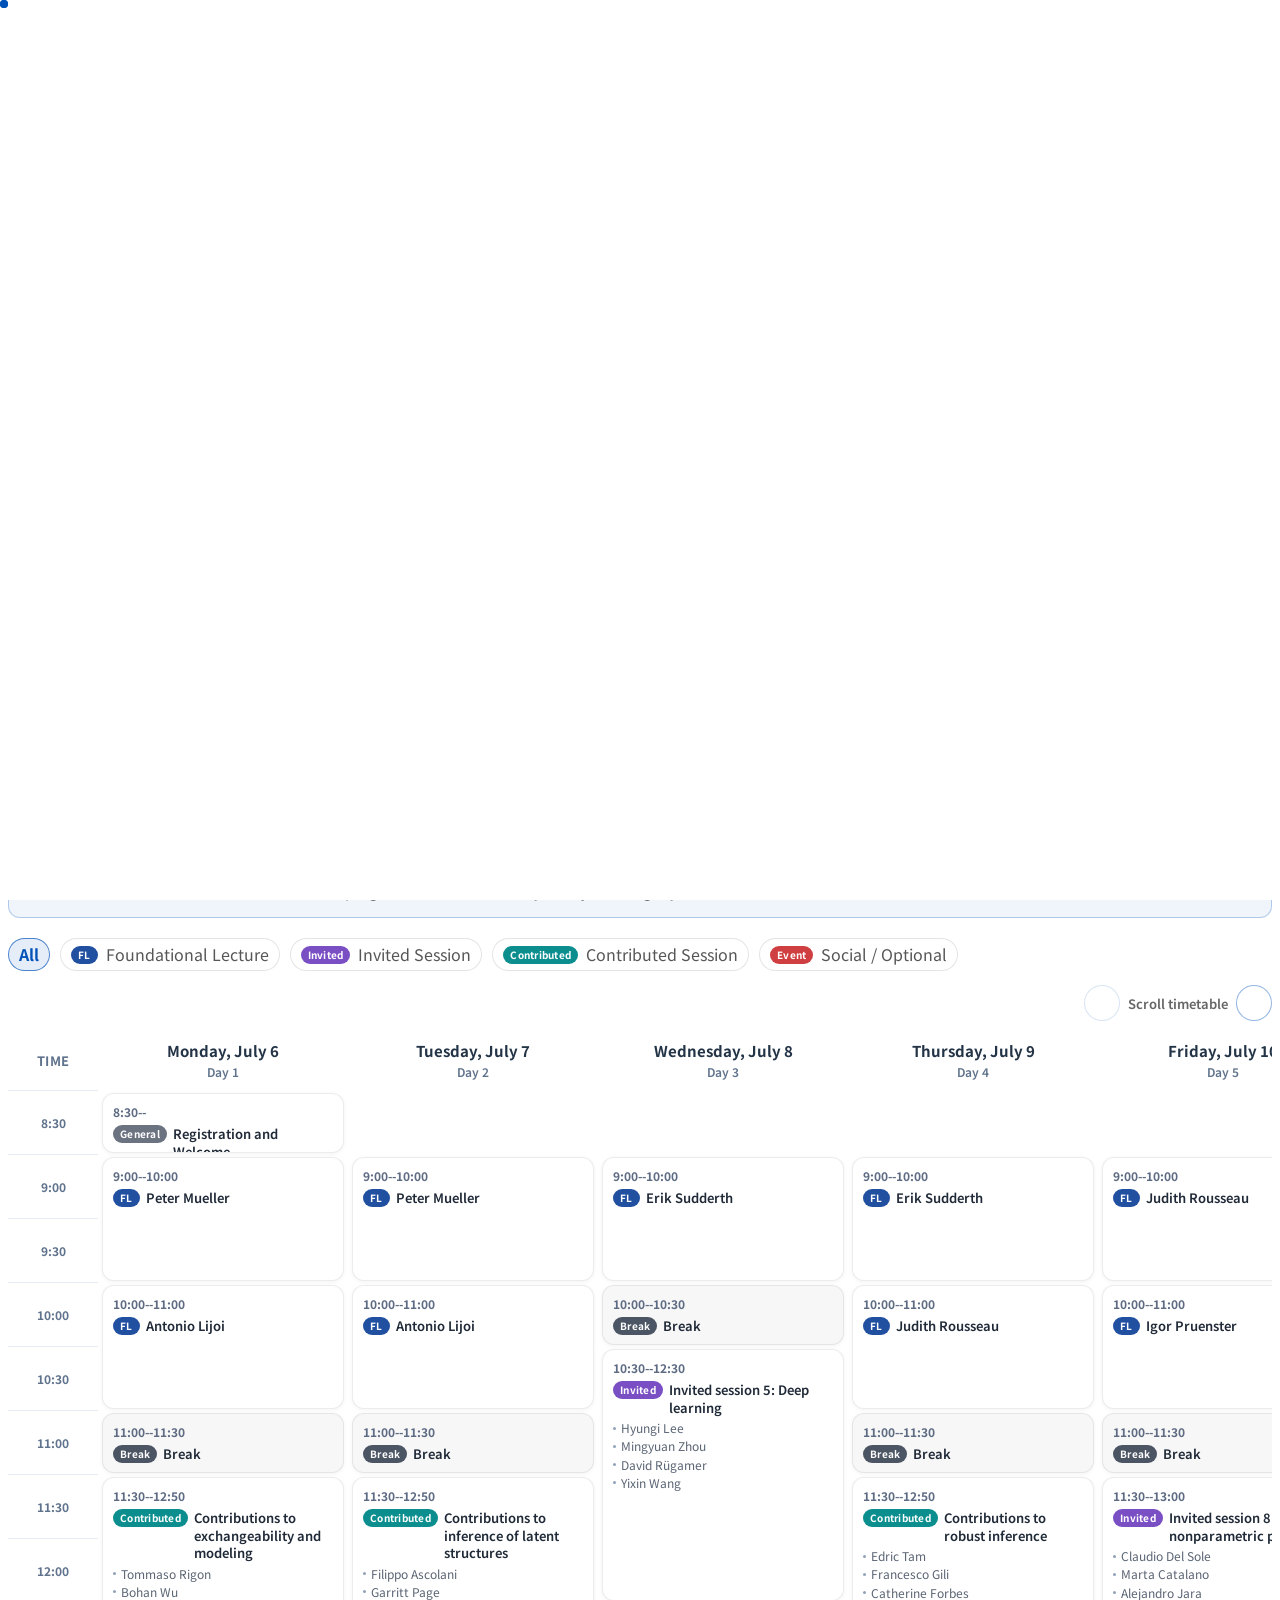
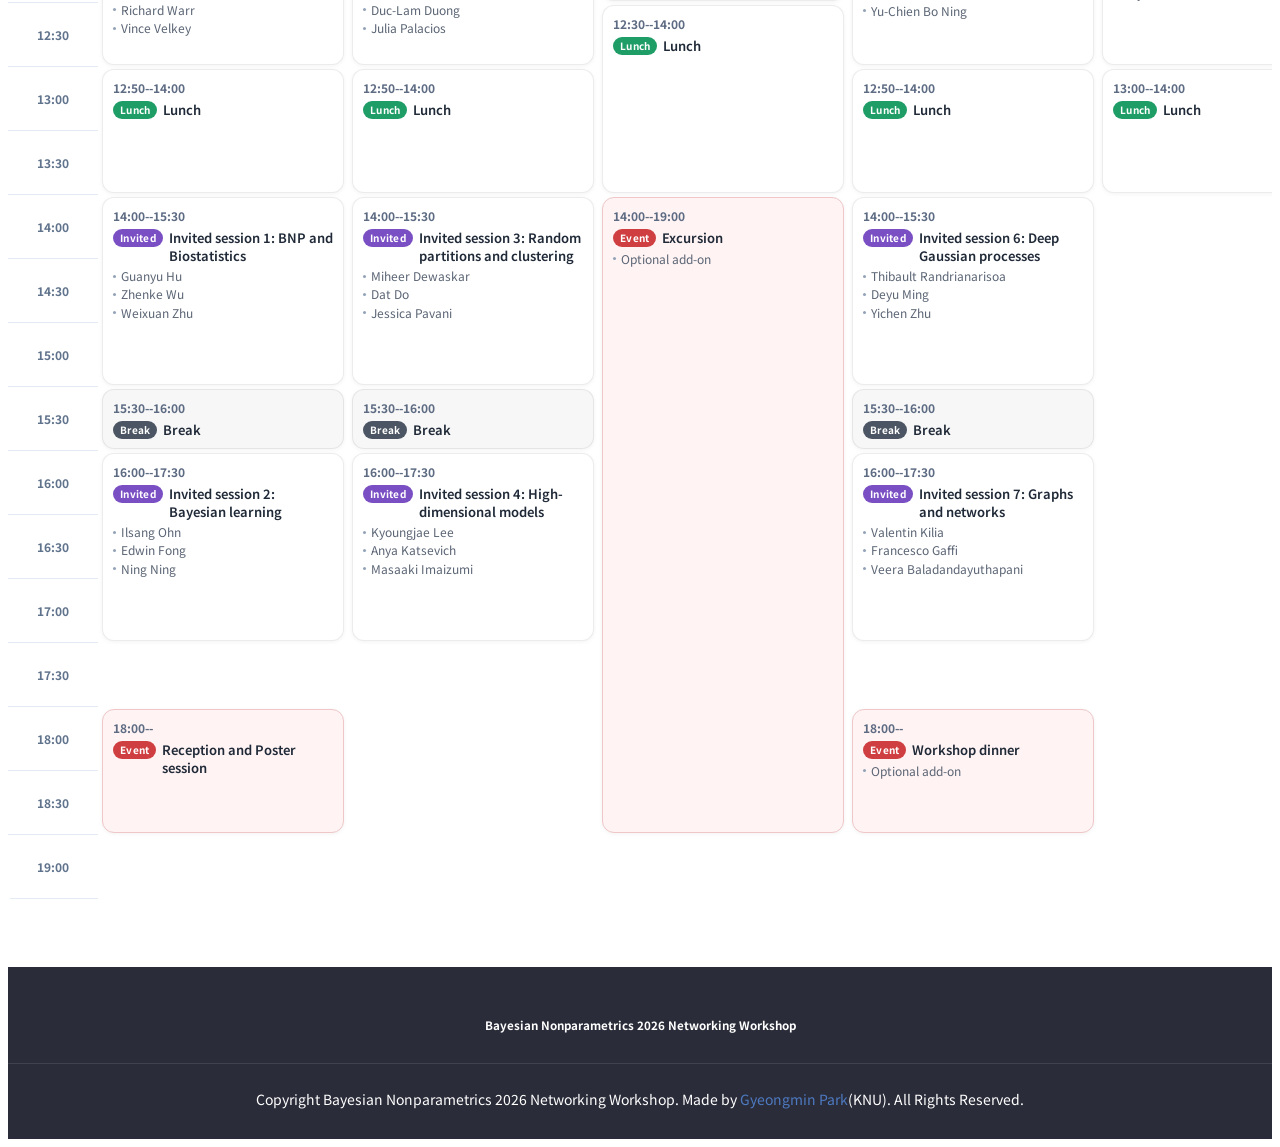
==== commit 96cc4ec4: "Christos Merkatas changed to Grritt Page" ====
--- a/schedule.html
+++ b/schedule.html
@@ -293,7 +293,7 @@
                 <div class="session-title">Contributions to inference of latent structures</div>
               </div>
               <div class="session-speaker">Filippo Ascolani</div>
-              <div class="session-speaker">Christos Merkatas</div>
+              <div class="session-speaker">Garritt Page</div>
               <div class="session-speaker">Duc-Lam Duong</div>
               <div class="session-speaker">Julia Palacios</div>
             </div>
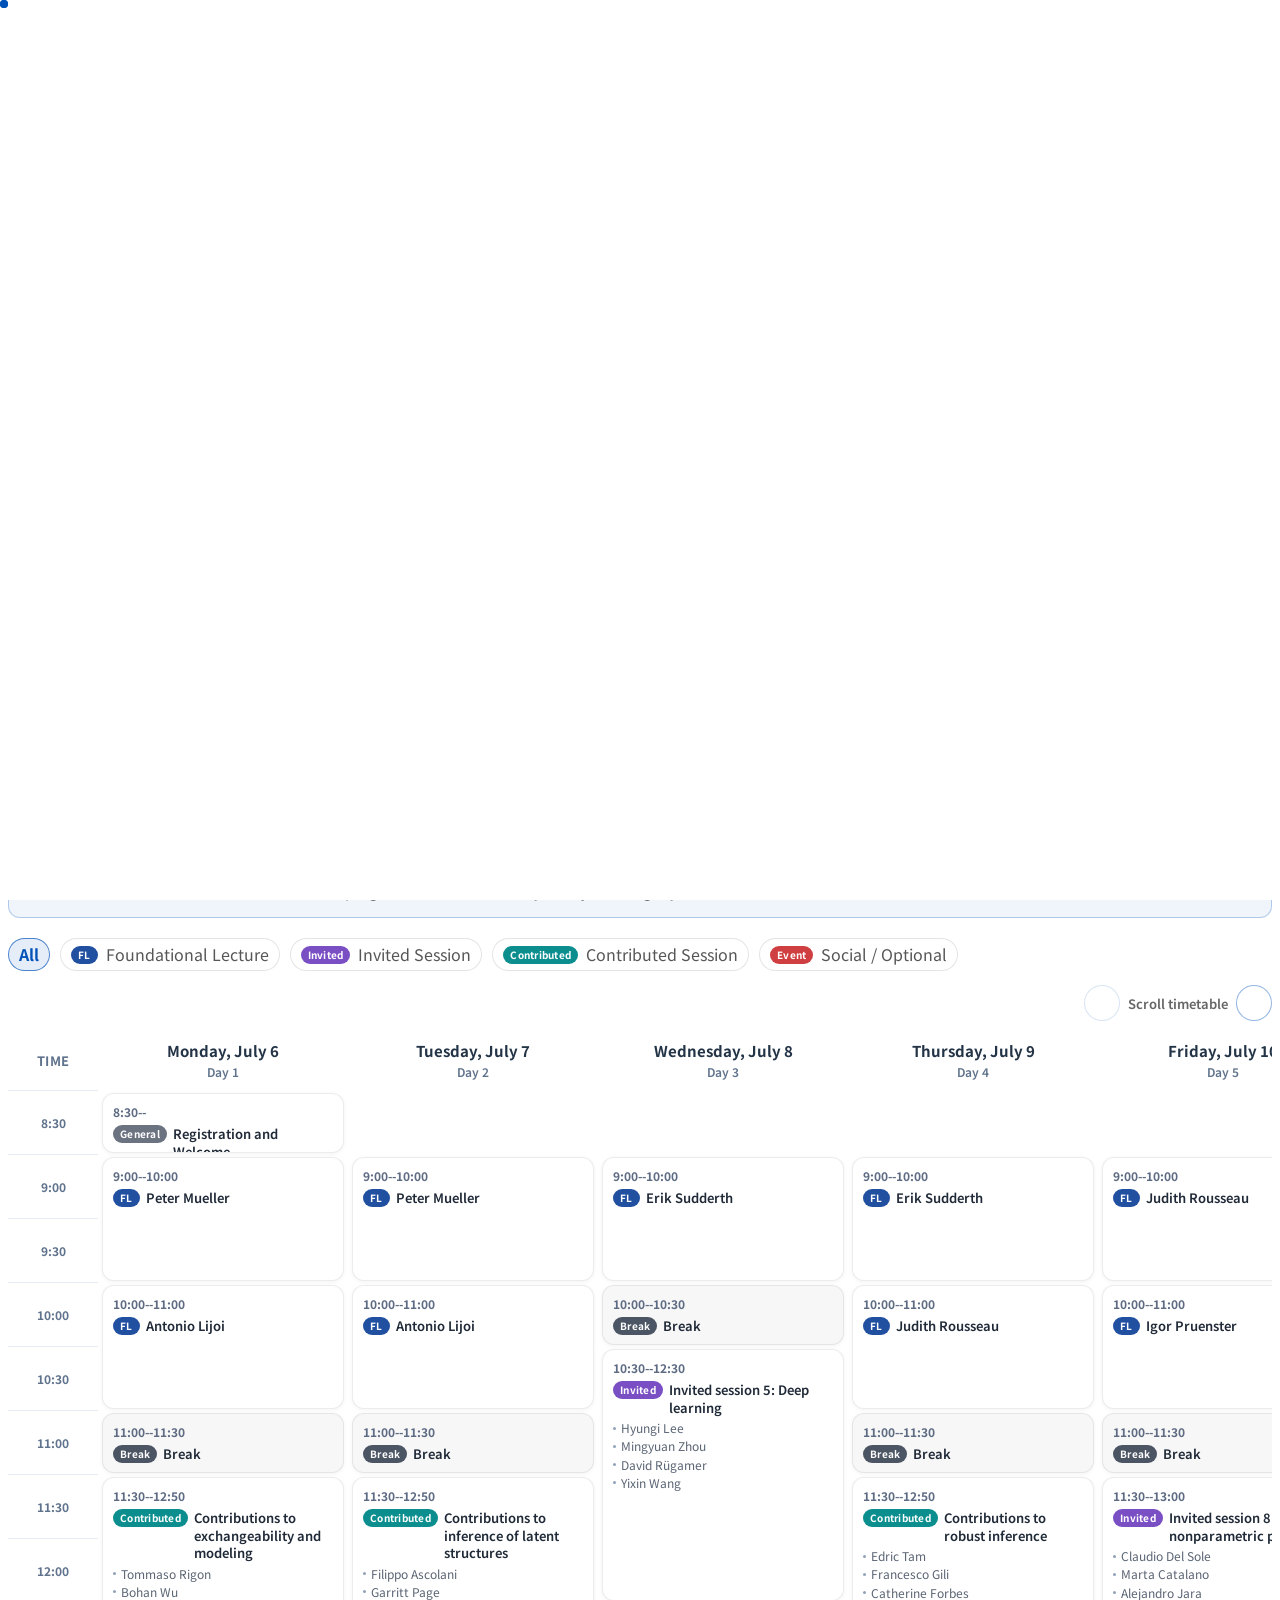
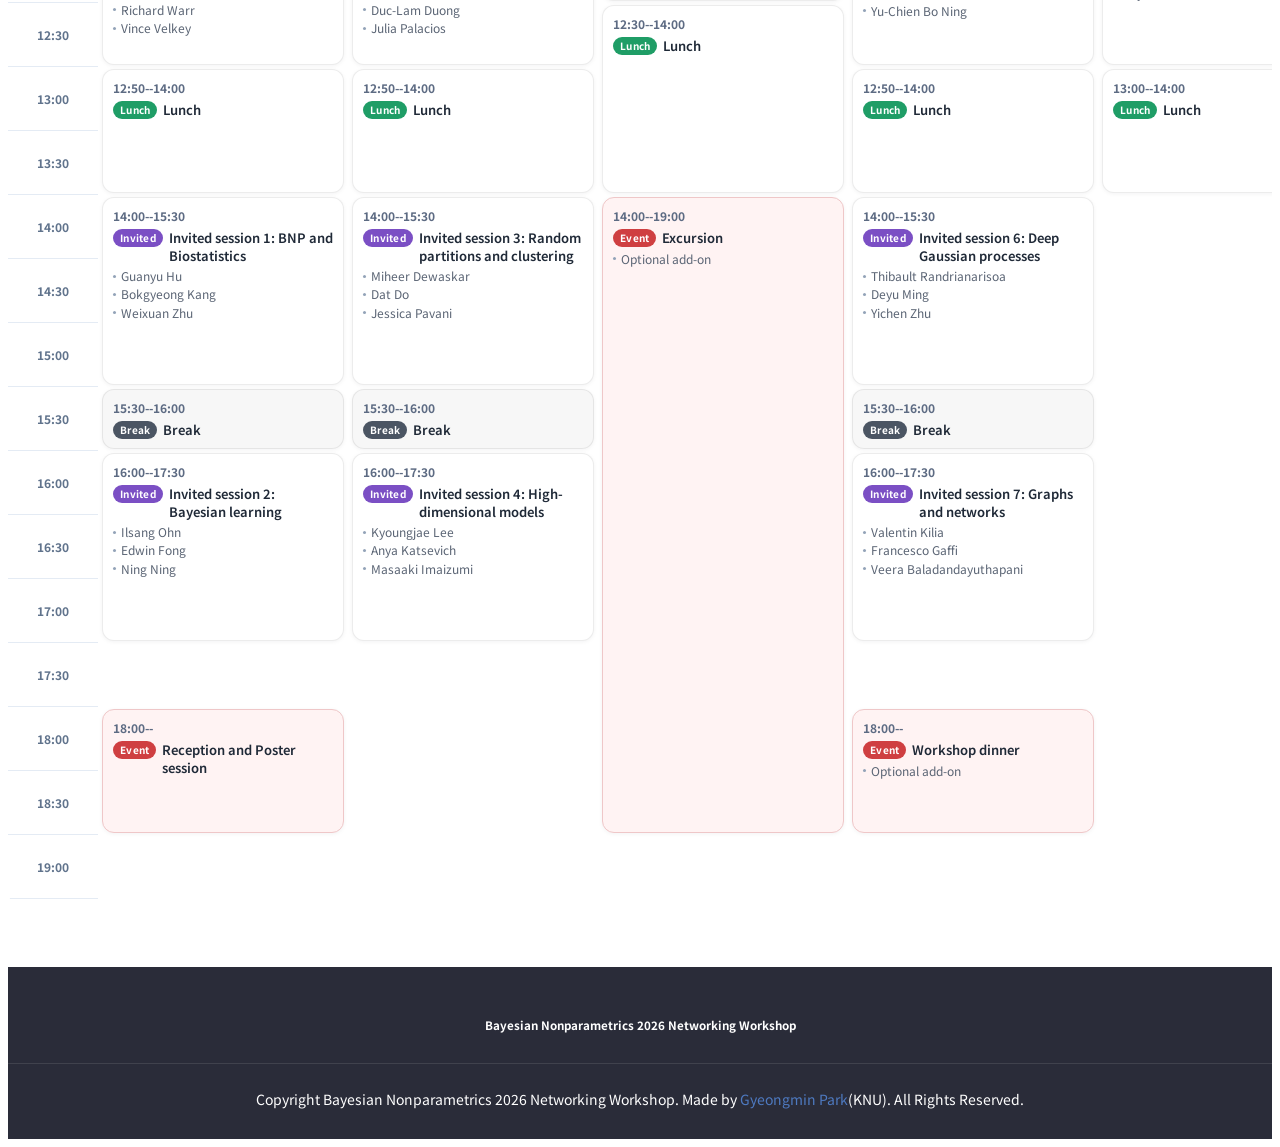
==== commit 3b4ff030: "Session Updated: Bokgyeong Kang" ====
--- a/schedule.html
+++ b/schedule.html
@@ -231,7 +231,7 @@
                 <div class="session-title">Invited session 1: BNP and Biostatistics</div>
               </div>
               <div class="session-speaker">Guanyu Hu</div>
-              <div class="session-speaker">Zhenke Wu</div>
+              <div class="session-speaker">Bokgyeong Kang</div>
               <div class="session-speaker">Weixuan Zhu</div>
             </div>
 
--- a/assets/css/main.css
+++ b/assets/css/main.css
@@ -485,6 +485,11 @@
 .footer .copyright {
   padding-top: 25px;
   border-top: 1px solid color-mix(in srgb, var(--default-color), transparent 90%);
+}
+
+.footer .site-credit {
+  display: block;
+  margin-top: 8px;
 }
 
 .footer .credits {
@@ -2699,6 +2704,10 @@
   background-color: color-mix(in srgb, var(--background-color), var(--surface-color) 50%);
 }
 
+.sponsors>.section-title {
+  padding-bottom: 24px;
+}
+
 .sponsors .row {
   display: flex;
   justify-content: center;
@@ -2706,8 +2715,13 @@
 }
 
 .sponsors .col-lg-4,
+.sponsors .col-lg-6,
 .sponsors .col-md-6 {
   display: flex;
+}
+
+.sponsors .sponsors-secondary-row {
+  margin-top: 44px;
 }
 
 .sponsors .sponsor-item {
@@ -2733,9 +2747,20 @@
 
 .sponsors .sponsor-logo {
   height: 50px;
+  max-width: 100%;
   margin-bottom: 20px;
   transition: all 0.3s ease-in-out;
   object-fit: contain;
+}
+
+.sponsors .sponsor-logo-square {
+  height: 68px;
+}
+
+.sponsors .sponsor-logo-wide {
+  width: min(100%, 340px);
+  height: auto;
+  max-height: 54px;
 }
 
 .sponsors .sponsor-item:hover .sponsor-logo {
@@ -2754,6 +2779,28 @@
   color: color-mix(in srgb, var(--default-color), transparent 30%);
   margin-bottom: 20px;
   line-height: 1.4;
+}
+
+.sponsors .sponsor-group {
+  width: 100%;
+}
+
+.sponsors .sponsor-subtitle {
+  padding-bottom: 24px;
+  text-align: left;
+}
+
+.sponsors .sponsor-subtitle h2,
+.sponsors .sponsor-subtitle p {
+  text-align: left;
+}
+
+.sponsors .sponsor-subtitle p {
+  font-size: 28px;
+}
+
+.sponsors .sponsor-group .sponsor-item {
+  min-height: 230px;
 }
 
 .sponsors .sponsor-link {
@@ -2776,6 +2823,7 @@
 @media (min-width: 768px) and (max-width: 991px) {
   /* 태블릿: 2열로 표시, 동일한 너비 */
   .sponsors .col-lg-4,
+  .sponsors .col-lg-6,
   .sponsors .col-md-6 {
     flex: 0 0 50%;
     max-width: 50%;
@@ -2787,6 +2835,10 @@
   
   .sponsors .sponsor-logo {
     max-height: 60px;
+  }
+
+  .sponsors .sponsor-logo-wide {
+    width: min(100%, 300px);
   }
   
   .sponsors .sponsor-item h4 {
@@ -2808,10 +2860,11 @@
 
 /* 모바일에서 스폰서 카드 좌우 꽉 차게 */
 @media (max-width: 767px) {
-  .sponsors .col-lg-4,
-  .sponsors .col-md-6 {
-    flex: 0 0 100%;
-    max-width: 100%;
+.sponsors .col-lg-4,
+.sponsors .col-lg-6,
+.sponsors .col-md-6 {
+  flex: 0 0 100%;
+  max-width: 100%;
     padding-left: 15px;
     padding-right: 15px;
   }
@@ -3529,6 +3582,21 @@
   text-decoration: underline;
 }
 
+.announcements .poster-service-list {
+  margin: 8px 0 10px 0;
+  padding-left: 20px;
+}
+
+.announcements .poster-service-list li {
+  margin-bottom: 8px;
+  line-height: 1.65;
+  color: var(--default-color);
+}
+
+.announcements .poster-service-list li:last-child {
+  margin-bottom: 0;
+}
+
 /* Coming Soon Badge */
 .announcements .coming-soon-badge {
   display: inline-block;
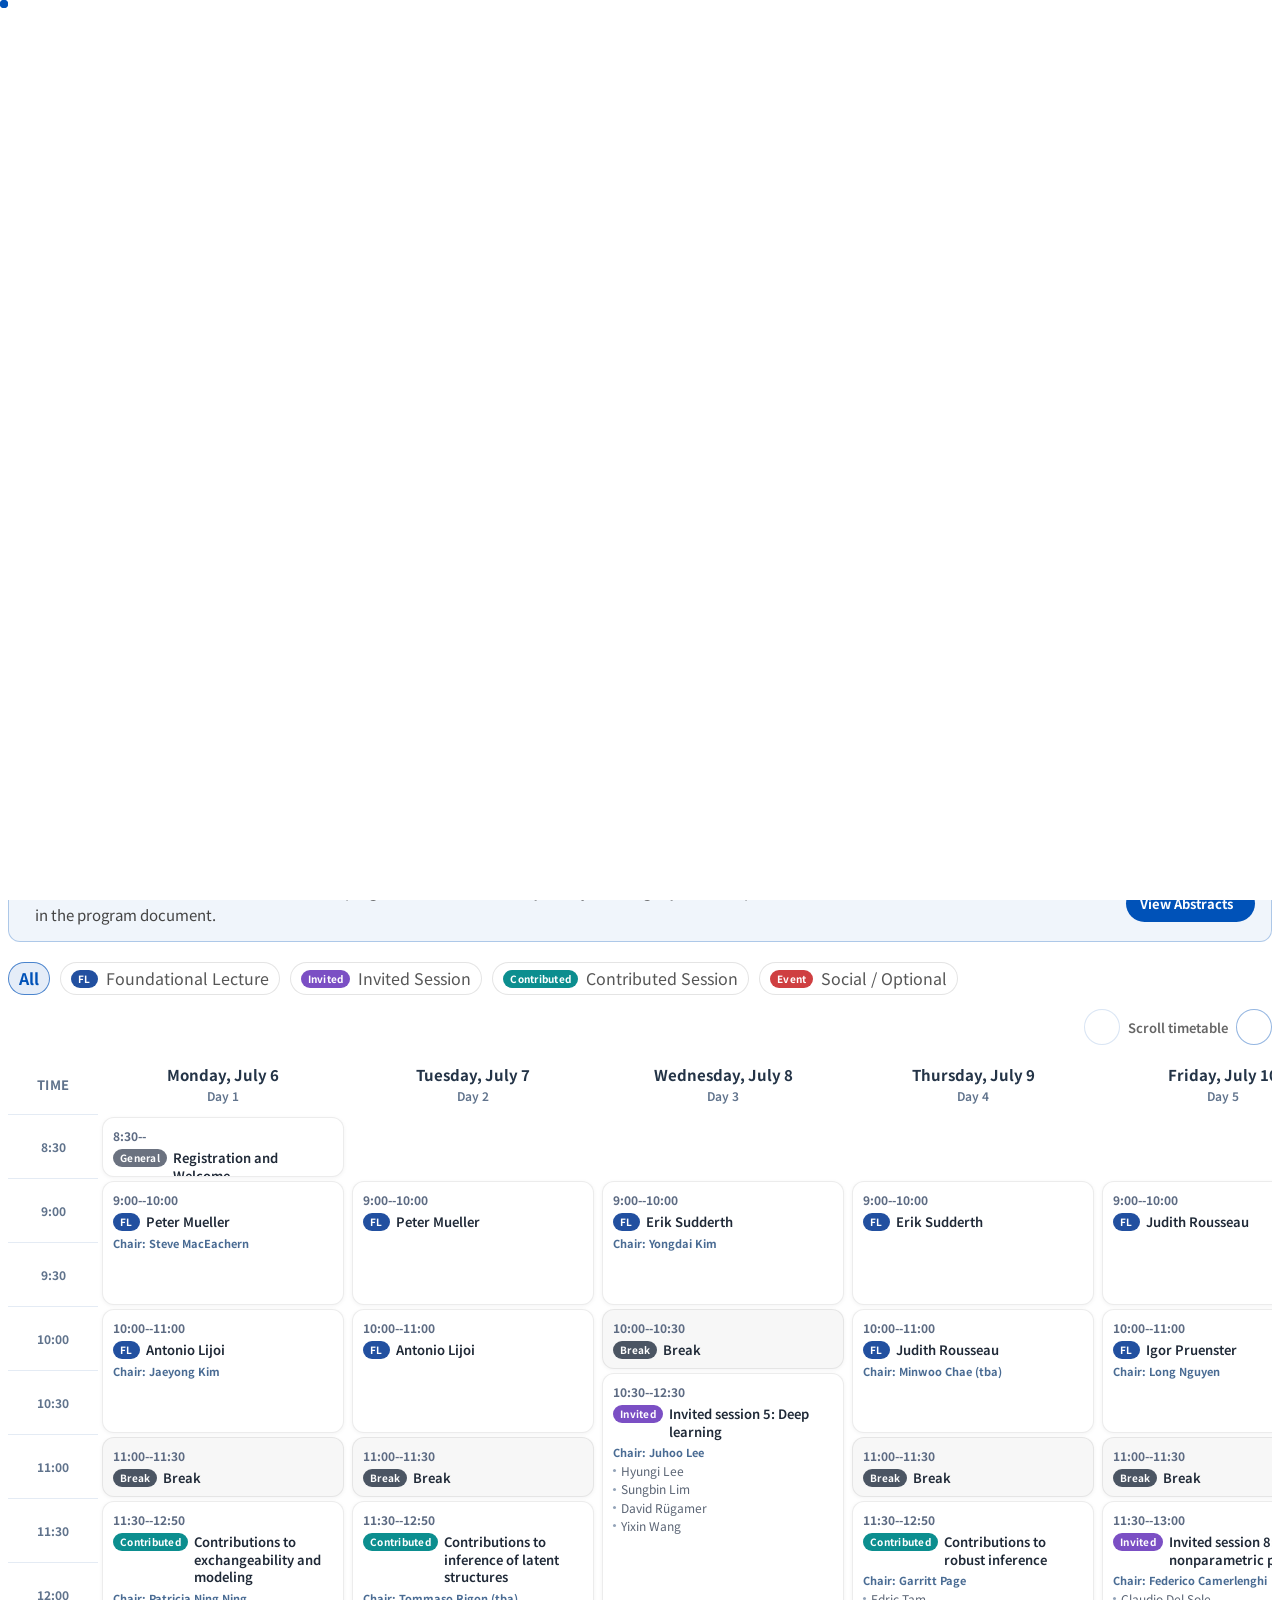
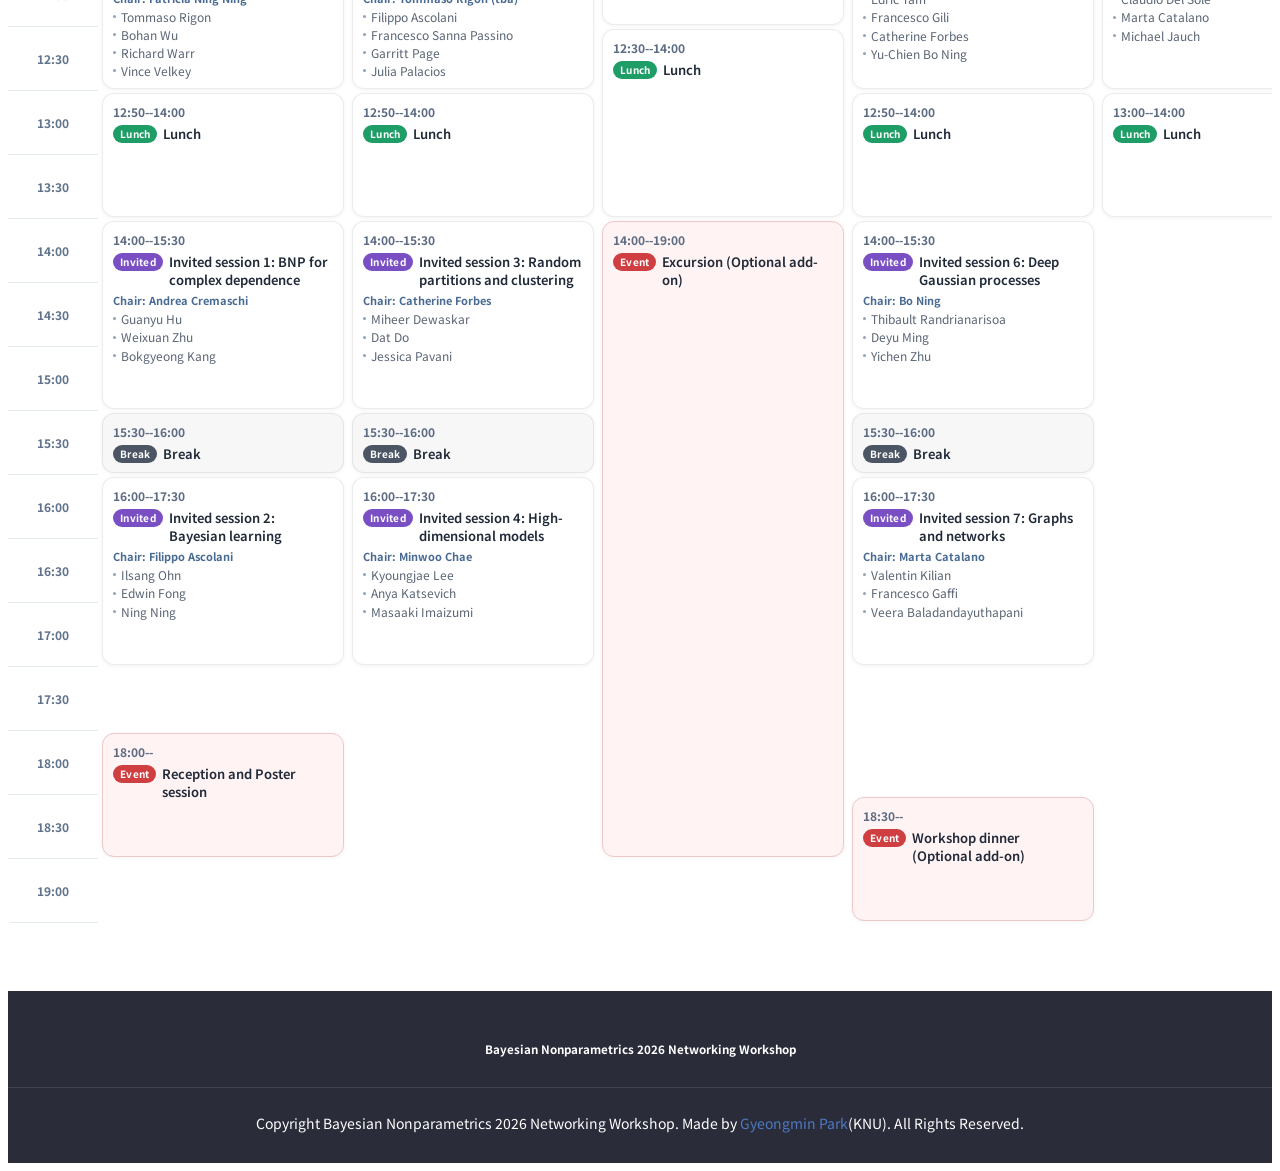
==== commit b184d178: "Sponsors, Schedules Updated" ====
--- a/schedule.html
+++ b/schedule.html
@@ -110,8 +110,14 @@
 
       <div class="container" data-aos="fade-up" data-aos-delay="100">
         <div class="schedule-note">
-          <i class="bi bi-info-circle"></i>
-          <p>The schedule below is based on the tentative program document and may be adjusted slightly.</p>
+          <div class="schedule-note-text">
+            <i class="bi bi-info-circle"></i>
+            <p>The schedule below is based on the tentative program document and may be adjusted slightly. Detailed presentation information and abstracts are available in the program document.</p>
+          </div>
+          <a href="https://docs.google.com/document/d/1CzsaOuwGEkzwW4LQ1GGZ-8OK4xDz4lnmTmI1xtyawzI/edit?usp=sharing" target="_blank" rel="noopener noreferrer" class="schedule-abstracts-btn">
+            <span>View Abstracts</span>
+            <i class="bi bi-box-arrow-up-right"></i>
+          </a>
         </div>
 
         <div class="schedule-legend" role="tablist" aria-label="Schedule category filters">
@@ -186,6 +192,7 @@
                 <span class="session-tag tag-lecture">FL</span>
                 <div class="session-title">Peter Mueller</div>
               </div>
+              <div class="session-chair">Chair: Steve MacEachern</div>
             </div>
 
             <div class="session-block" style="--col: 2; --row: 5; --span: 2;">
@@ -194,6 +201,7 @@
                 <span class="session-tag tag-lecture">FL</span>
                 <div class="session-title">Antonio Lijoi</div>
               </div>
+              <div class="session-chair">Chair: Jaeyong Kim</div>
             </div>
 
             <div class="session-block is-break" style="--col: 2; --row: 7; --span: 1;">
@@ -210,6 +218,7 @@
                 <span class="session-tag tag-contrib">Contributed</span>
                 <div class="session-title">Contributions to exchangeability and modeling</div>
               </div>
+              <div class="session-chair">Chair: Patricia Ning Ning</div>
               <div class="session-speaker">Tommaso Rigon</div>
               <div class="session-speaker">Bohan Wu</div>
               <div class="session-speaker">Richard Warr</div>
@@ -228,11 +237,12 @@
               <div class="session-time">14:00--15:30</div>
               <div class="session-header">
                 <span class="session-tag tag-invited">Invited</span>
-                <div class="session-title">Invited session 1: BNP and Biostatistics</div>
-              </div>
+                <div class="session-title">Invited session 1: BNP for complex dependence</div>
+              </div>
+              <div class="session-chair">Chair: Andrea Cremaschi</div>
               <div class="session-speaker">Guanyu Hu</div>
+              <div class="session-speaker">Weixuan Zhu</div>
               <div class="session-speaker">Bokgyeong Kang</div>
-              <div class="session-speaker">Weixuan Zhu</div>
             </div>
 
             <div class="session-block is-break" style="--col: 2; --row: 16; --span: 1;">
@@ -249,6 +259,7 @@
                 <span class="session-tag tag-invited">Invited</span>
                 <div class="session-title">Invited session 2: Bayesian learning</div>
               </div>
+              <div class="session-chair">Chair: Filippo Ascolani</div>
               <div class="session-speaker">Ilsang Ohn</div>
               <div class="session-speaker">Edwin Fong</div>
               <div class="session-speaker">Ning Ning</div>
@@ -292,9 +303,10 @@
                 <span class="session-tag tag-contrib">Contributed</span>
                 <div class="session-title">Contributions to inference of latent structures</div>
               </div>
+              <div class="session-chair">Chair: Tommaso Rigon (tba)</div>
               <div class="session-speaker">Filippo Ascolani</div>
+              <div class="session-speaker">Francesco Sanna Passino</div>
               <div class="session-speaker">Garritt Page</div>
-              <div class="session-speaker">Duc-Lam Duong</div>
               <div class="session-speaker">Julia Palacios</div>
             </div>
 
@@ -312,6 +324,7 @@
                 <span class="session-tag tag-invited">Invited</span>
                 <div class="session-title">Invited session 3: Random partitions and clustering</div>
               </div>
+              <div class="session-chair">Chair: Catherine Forbes</div>
               <div class="session-speaker">Miheer Dewaskar</div>
               <div class="session-speaker">Dat Do</div>
               <div class="session-speaker">Jessica Pavani</div>
@@ -331,6 +344,7 @@
                 <span class="session-tag tag-invited">Invited</span>
                 <div class="session-title">Invited session 4: High-dimensional models</div>
               </div>
+              <div class="session-chair">Chair: Minwoo Chae</div>
               <div class="session-speaker">Kyoungjae Lee</div>
               <div class="session-speaker">Anya Katsevich</div>
               <div class="session-speaker">Masaaki Imaizumi</div>
@@ -342,6 +356,7 @@
                 <span class="session-tag tag-lecture">FL</span>
                 <div class="session-title">Erik Sudderth</div>
               </div>
+              <div class="session-chair">Chair: Yongdai Kim</div>
             </div>
 
             <div class="session-block is-break" style="--col: 4; --row: 5; --span: 1;">
@@ -358,8 +373,9 @@
                 <span class="session-tag tag-invited">Invited</span>
                 <div class="session-title">Invited session 5: Deep learning</div>
               </div>
+              <div class="session-chair">Chair: Juhoo Lee</div>
               <div class="session-speaker">Hyungi Lee</div>
-              <div class="session-speaker">Mingyuan Zhou</div>
+              <div class="session-speaker">Sungbin Lim</div>
               <div class="session-speaker">David Rügamer</div>
               <div class="session-speaker">Yixin Wang</div>
             </div>
@@ -376,9 +392,8 @@
               <div class="session-time">14:00--19:00</div>
               <div class="session-header">
                 <span class="session-tag tag-event">Event</span>
-                <div class="session-title">Excursion</div>
-              </div>
-              <div class="session-speaker">Optional add-on</div>
+                <div class="session-title">Excursion (Optional add-on)</div>
+              </div>
             </div>
 
             <div class="session-block" style="--col: 5; --row: 3; --span: 2;">
@@ -395,6 +410,7 @@
                 <span class="session-tag tag-lecture">FL</span>
                 <div class="session-title">Judith Rousseau</div>
               </div>
+              <div class="session-chair">Chair: Minwoo Chae (tba)</div>
             </div>
 
             <div class="session-block is-break" style="--col: 5; --row: 7; --span: 1;">
@@ -411,6 +427,7 @@
                 <span class="session-tag tag-contrib">Contributed</span>
                 <div class="session-title">Contributions to robust inference</div>
               </div>
+              <div class="session-chair">Chair: Garritt Page</div>
               <div class="session-speaker">Edric Tam</div>
               <div class="session-speaker">Francesco Gili</div>
               <div class="session-speaker">Catherine Forbes</div>
@@ -431,6 +448,7 @@
                 <span class="session-tag tag-invited">Invited</span>
                 <div class="session-title">Invited session 6: Deep Gaussian processes</div>
               </div>
+              <div class="session-chair">Chair: Bo Ning</div>
               <div class="session-speaker">Thibault Randrianarisoa</div>
               <div class="session-speaker">Deyu Ming</div>
               <div class="session-speaker">Yichen Zhu</div>
@@ -450,18 +468,18 @@
                 <span class="session-tag tag-invited">Invited</span>
                 <div class="session-title">Invited session 7: Graphs and networks</div>
               </div>
-              <div class="session-speaker">Valentin Kilia</div>
+              <div class="session-chair">Chair: Marta Catalano</div>
+              <div class="session-speaker">Valentin Kilian</div>
               <div class="session-speaker">Francesco Gaffi</div>
               <div class="session-speaker">Veera Baladandayuthapani</div>
             </div>
 
-            <div class="session-block is-event" style="--col: 5; --row: 21; --span: 2;">
-              <div class="session-time">18:00--</div>
+            <div class="session-block is-event" style="--col: 5; --row: 22; --span: 2;">
+              <div class="session-time">18:30--</div>
               <div class="session-header">
                 <span class="session-tag tag-event">Event</span>
-                <div class="session-title">Workshop dinner</div>
-              </div>
-              <div class="session-speaker">Optional add-on</div>
+                <div class="session-title">Workshop dinner (Optional add-on)</div>
+              </div>
             </div>
 
             <div class="session-block" style="--col: 6; --row: 3; --span: 2;">
@@ -478,6 +496,7 @@
                 <span class="session-tag tag-lecture">FL</span>
                 <div class="session-title">Igor Pruenster</div>
               </div>
+              <div class="session-chair">Chair: Long Nguyen</div>
             </div>
 
             <div class="session-block is-break" style="--col: 6; --row: 7; --span: 1;">
@@ -494,9 +513,10 @@
                 <span class="session-tag tag-invited">Invited</span>
                 <div class="session-title">Invited session 8: Discrete nonparametric priors</div>
               </div>
+              <div class="session-chair">Chair: Federico Camerlenghi</div>
               <div class="session-speaker">Claudio Del Sole</div>
               <div class="session-speaker">Marta Catalano</div>
-              <div class="session-speaker">Alejandro Jara</div>
+              <div class="session-speaker">Michael Jauch</div>
             </div>
 
             <div class="session-block" style="--col: 6; --row: 11; --span: 2;">
--- a/assets/css/main.css
+++ b/assets/css/main.css
@@ -2704,29 +2704,59 @@
   background-color: color-mix(in srgb, var(--background-color), var(--surface-color) 50%);
 }
 
-.sponsors>.section-title {
+.sponsors > .section-title {
   padding-bottom: 24px;
 }
 
-.sponsors .row {
+.sponsors .sponsor-row {
+  align-items: stretch;
+}
+
+.sponsors .sponsor-row-bottom {
+  margin-top: 44px;
+}
+
+.sponsors .sponsor-group {
+  width: 100%;
   display: flex;
-  justify-content: center;
-  align-items: stretch;
-}
-
-.sponsors .col-lg-4,
-.sponsors .col-lg-6,
-.sponsors .col-md-6 {
-  display: flex;
-}
-
-.sponsors .sponsors-secondary-row {
-  margin-top: 44px;
+  flex-direction: column;
+}
+
+.sponsors .sponsor-subtitle {
+  padding-bottom: 24px;
+  text-align: left;
+}
+
+.sponsors .sponsor-subtitle h2,
+.sponsors .sponsor-subtitle p {
+  text-align: left;
+}
+
+.sponsors .sponsor-subtitle p {
+  font-size: 28px;
+}
+
+.sponsors .sponsor-card-grid {
+  display: grid;
+  gap: 24px;
+  flex: 1;
+}
+
+.sponsors .sponsor-card-grid-single {
+  grid-template-columns: 1fr;
+}
+
+.sponsors .sponsor-card-grid-two {
+  grid-template-columns: repeat(2, minmax(0, 1fr));
+}
+
+.sponsors .sponsor-card-grid-three {
+  grid-template-columns: repeat(3, minmax(0, 1fr));
 }
 
 .sponsors .sponsor-item {
   background-color: var(--surface-color);
-  padding: 40px 30px;
+  padding: 36px 28px;
   text-align: center;
   border-radius: 10px;
   box-shadow: 0px 2px 15px rgba(0, 0, 0, 0.1);
@@ -2734,6 +2764,7 @@
   position: relative;
   width: 100%;
   height: 100%;
+  min-height: 230px;
   display: flex;
   flex-direction: column;
   justify-content: center;
@@ -2746,21 +2777,22 @@
 }
 
 .sponsors .sponsor-logo {
-  height: 50px;
-  max-width: 100%;
+  display: block;
+  width: min(250px, calc(100% - 36px));
+  height: 42px;
   margin-bottom: 20px;
   transition: all 0.3s ease-in-out;
   object-fit: contain;
 }
 
-.sponsors .sponsor-logo-square {
-  height: 68px;
-}
-
-.sponsors .sponsor-logo-wide {
-  width: min(100%, 340px);
-  height: auto;
-  max-height: 54px;
+.sponsors .sponsor-logo-medium {
+  width: min(235px, calc(100% - 40px));
+  height: 40px;
+}
+
+.sponsors .sponsor-logo-short {
+  width: min(220px, calc(100% - 44px));
+  height: 38px;
 }
 
 .sponsors .sponsor-item:hover .sponsor-logo {
@@ -2777,30 +2809,8 @@
 .sponsors .sponsor-item p {
   font-size: 14px;
   color: color-mix(in srgb, var(--default-color), transparent 30%);
-  margin-bottom: 20px;
+  margin-bottom: 0;
   line-height: 1.4;
-}
-
-.sponsors .sponsor-group {
-  width: 100%;
-}
-
-.sponsors .sponsor-subtitle {
-  padding-bottom: 24px;
-  text-align: left;
-}
-
-.sponsors .sponsor-subtitle h2,
-.sponsors .sponsor-subtitle p {
-  text-align: left;
-}
-
-.sponsors .sponsor-subtitle p {
-  font-size: 28px;
-}
-
-.sponsors .sponsor-group .sponsor-item {
-  min-height: 230px;
 }
 
 .sponsors .sponsor-link {
@@ -2820,27 +2830,30 @@
 }
 
 /* 반응형 디자인 */
-@media (min-width: 768px) and (max-width: 991px) {
-  /* 태블릿: 2열로 표시, 동일한 너비 */
-  .sponsors .col-lg-4,
-  .sponsors .col-lg-6,
-  .sponsors .col-md-6 {
-    flex: 0 0 50%;
-    max-width: 50%;
-  }
-  
+@media (max-width: 991px) {
+  .sponsors .sponsor-card-grid-three {
+    grid-template-columns: repeat(2, minmax(0, 1fr));
+  }
+
   .sponsors .sponsor-item {
     padding: 30px 20px;
   }
   
   .sponsors .sponsor-logo {
-    max-height: 60px;
-  }
-
-  .sponsors .sponsor-logo-wide {
-    width: min(100%, 300px);
-  }
-  
+    width: min(235px, calc(100% - 36px));
+    height: 40px;
+  }
+
+  .sponsors .sponsor-logo-medium {
+    width: min(220px, calc(100% - 40px));
+    height: 38px;
+  }
+
+  .sponsors .sponsor-logo-short {
+    width: min(205px, calc(100% - 44px));
+    height: 36px;
+  }
+
   .sponsors .sponsor-item h4 {
     font-size: 16px;
   }
@@ -2850,28 +2863,39 @@
   }
 }
 
-@media (min-width: 992px) {
-  /* 데스크톱: 2열로 표시, 동일한 너비 */
-  .sponsors .col-lg-4 {
-    flex: 0 0 50%;
-    max-width: 50%;
-  }
-}
-
 /* 모바일에서 스폰서 카드 좌우 꽉 차게 */
 @media (max-width: 767px) {
-.sponsors .col-lg-4,
-.sponsors .col-lg-6,
-.sponsors .col-md-6 {
-  flex: 0 0 100%;
-  max-width: 100%;
-    padding-left: 15px;
-    padding-right: 15px;
-  }
-  
+  .sponsors .sponsor-card-grid-two,
+  .sponsors .sponsor-card-grid-three {
+    grid-template-columns: 1fr;
+  }
+
+  .sponsors .sponsor-row-bottom {
+    margin-top: 36px;
+  }
+
+  .sponsors .sponsor-subtitle p {
+    font-size: 24px;
+  }
+
   .sponsors .sponsor-item {
     width: 100%;
-    margin-bottom: 20px;
+    min-height: 220px;
+  }
+
+  .sponsors .sponsor-logo {
+    width: min(220px, calc(100% - 36px));
+    height: 38px;
+  }
+
+  .sponsors .sponsor-logo-medium {
+    width: min(205px, calc(100% - 40px));
+    height: 36px;
+  }
+
+  .sponsors .sponsor-logo-short {
+    width: min(190px, calc(100% - 44px));
+    height: 34px;
   }
 }
 
@@ -4033,7 +4057,8 @@
 
 .schedule-note {
   display: flex;
-  align-items: flex-start;
+  align-items: center;
+  justify-content: space-between;
   gap: 10px;
   margin: 0 0 20px 0;
   padding: 14px 16px;
@@ -4042,16 +4067,43 @@
   background: color-mix(in srgb, var(--accent-color), transparent 94%);
 }
 
-.schedule-note i {
+.schedule-note-text {
+  display: flex;
+  align-items: flex-start;
+  gap: 10px;
+}
+
+.schedule-note-text i {
   font-size: 18px;
   color: var(--accent-color);
   margin-top: 1px;
 }
 
-.schedule-note p {
+.schedule-note-text p {
   margin: 0;
   font-size: 15px;
   line-height: 1.6;
+}
+
+.schedule-abstracts-btn {
+  display: inline-flex;
+  align-items: center;
+  justify-content: center;
+  gap: 8px;
+  flex: 0 0 auto;
+  padding: 9px 14px;
+  border-radius: 999px;
+  background: var(--accent-color);
+  color: var(--contrast-color);
+  font-size: 13px;
+  font-weight: 700;
+  transition: 0.2s ease;
+}
+
+.schedule-abstracts-btn:hover {
+  background: color-mix(in srgb, var(--accent-color), #ffffff 14%);
+  color: var(--contrast-color);
+  transform: translateY(-1px);
 }
 
 .schedule-legend {
@@ -4289,6 +4341,14 @@
   color: #1f2937;
 }
 
+.schedule-page .session-chair {
+  font-size: 11px;
+  line-height: 1.35;
+  font-weight: 700;
+  color: #496b93;
+  margin: 3px 0 1px 0;
+}
+
 .schedule-page .session-speaker {
   font-size: 12px;
   line-height: 1.35;
@@ -4368,6 +4428,15 @@
     min-height: 44vh;
   }
 
+  .schedule-note {
+    align-items: flex-start;
+    flex-direction: column;
+  }
+
+  .schedule-abstracts-btn {
+    width: 100%;
+  }
+
   .schedule-legend {
     gap: 6px;
   }
@@ -4394,4 +4463,8 @@
   .schedule-page .session-speaker {
     font-size: 11px;
   }
-}
+
+  .schedule-page .session-chair {
+    font-size: 10.5px;
+  }
+}
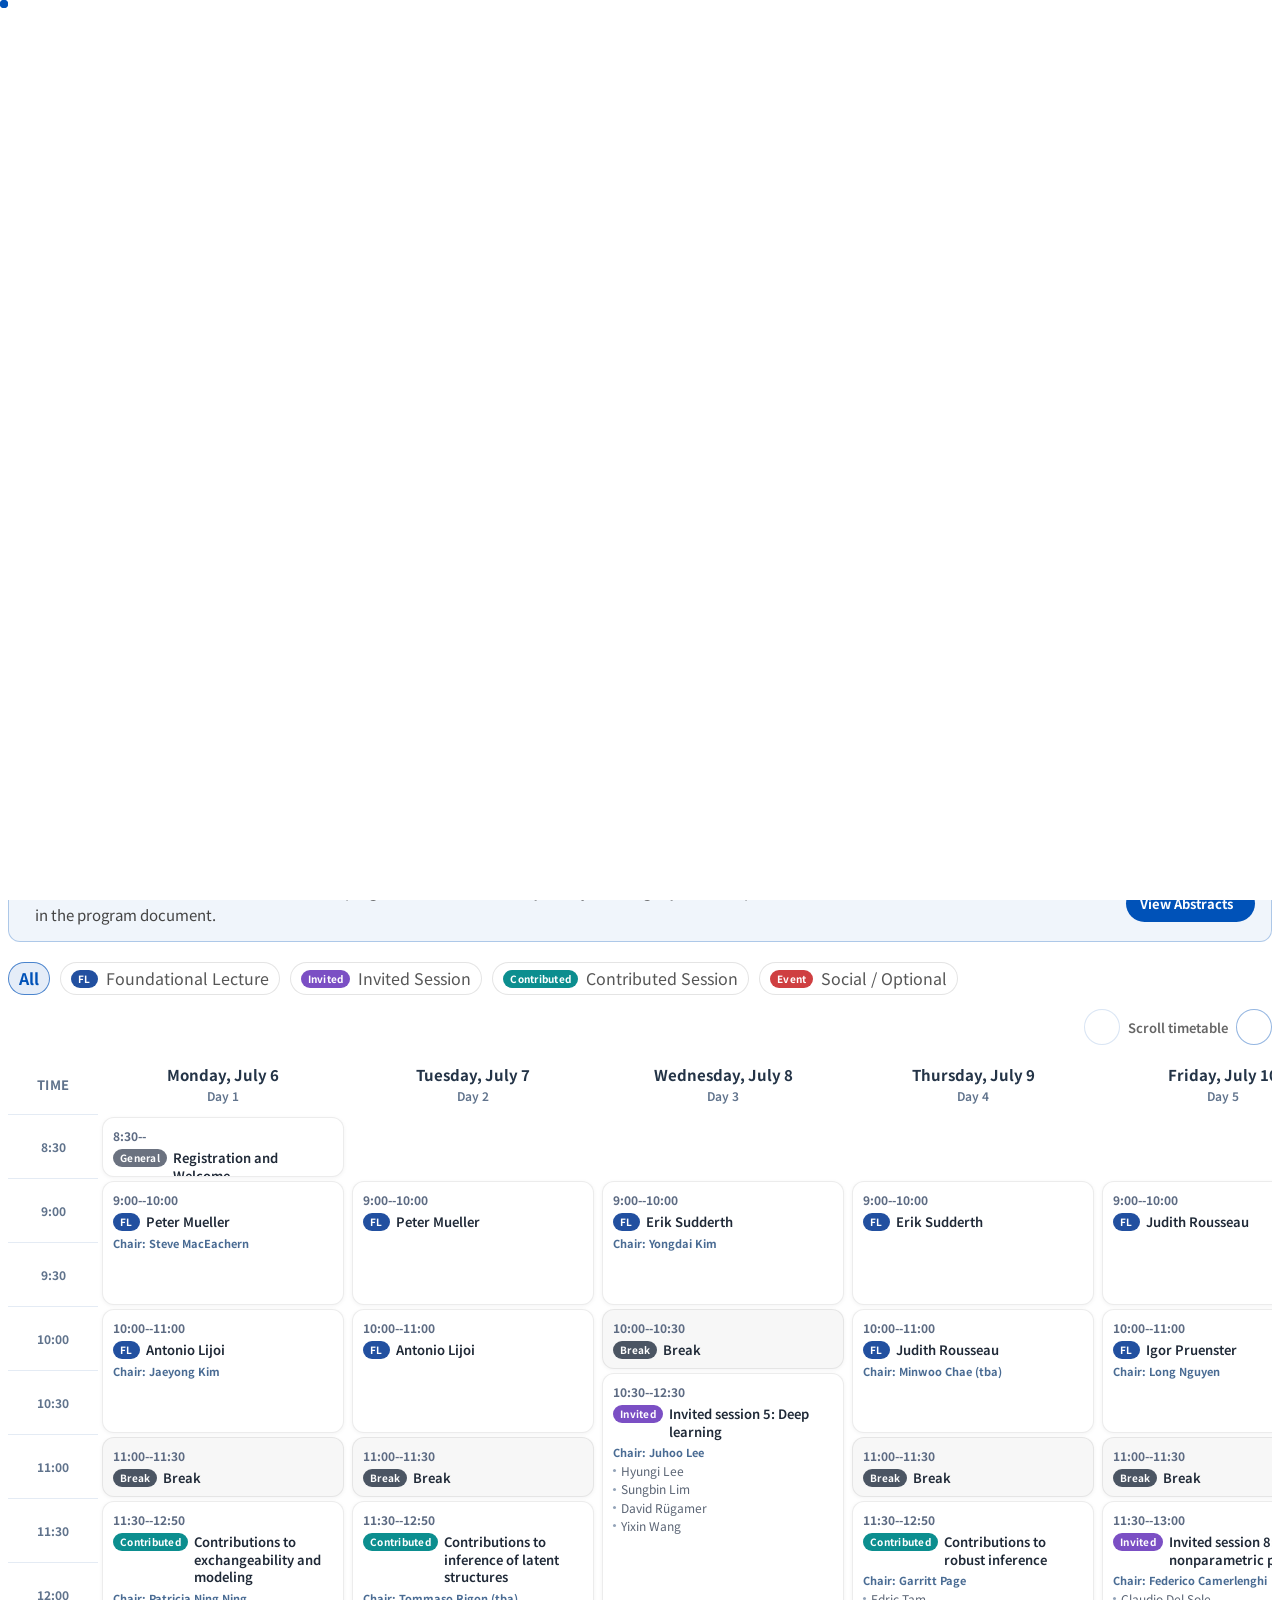
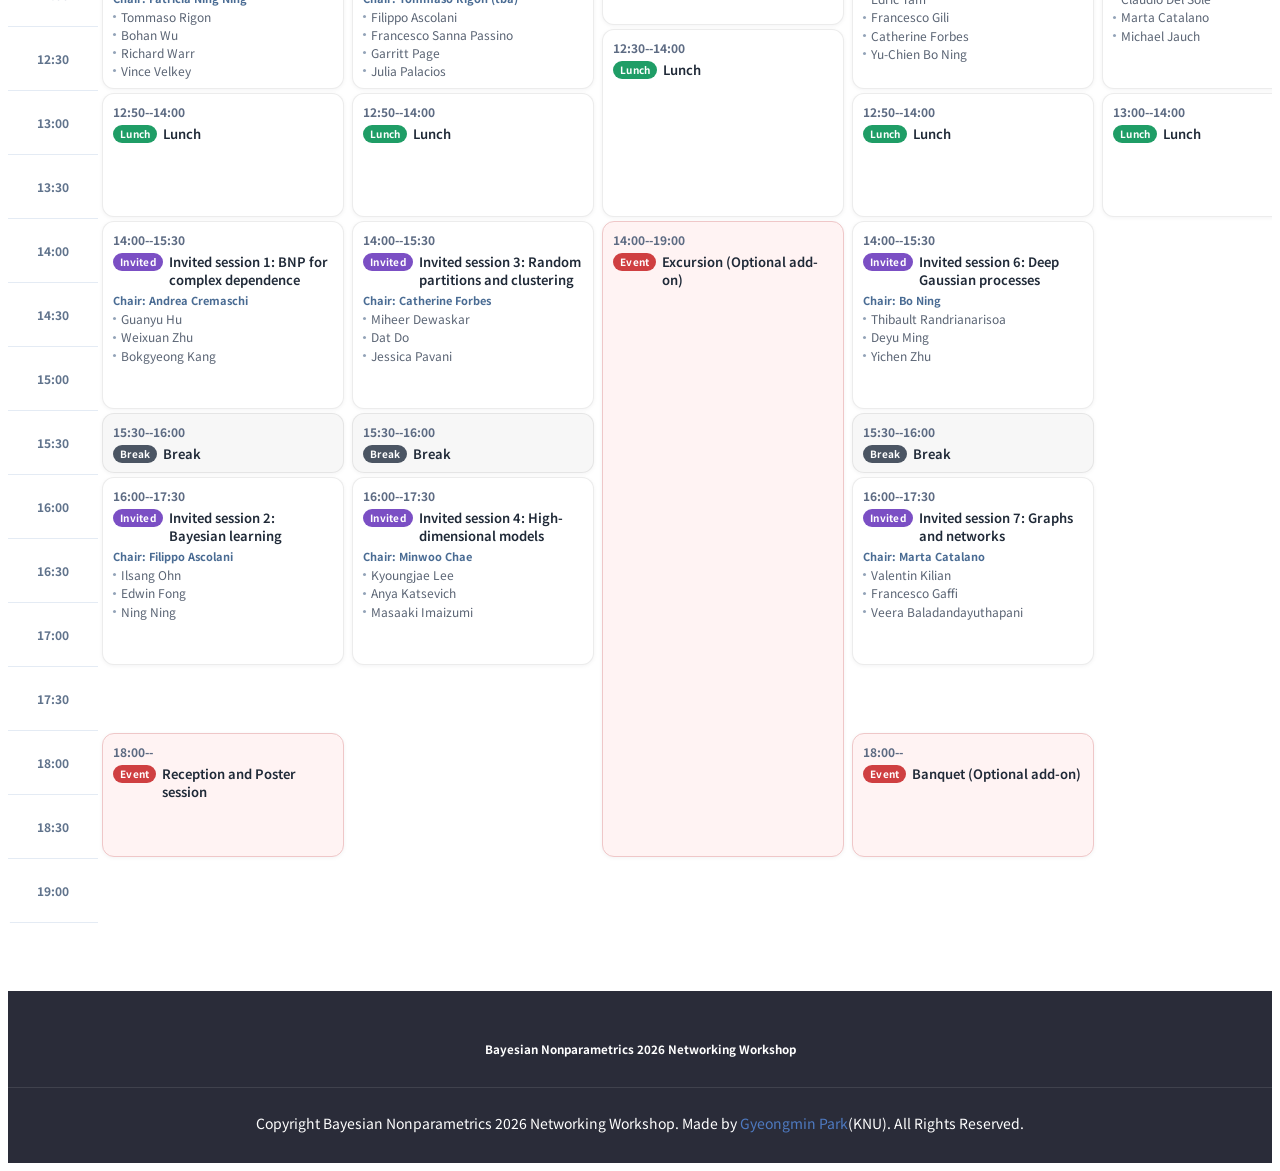
==== commit e11aa1bf: "Schedule Updated(Banquet)" ====
--- a/schedule.html
+++ b/schedule.html
@@ -474,11 +474,11 @@
               <div class="session-speaker">Veera Baladandayuthapani</div>
             </div>
 
-            <div class="session-block is-event" style="--col: 5; --row: 22; --span: 2;">
-              <div class="session-time">18:30--</div>
+            <div class="session-block is-event" style="--col: 5; --row: 21; --span: 2;">
+              <div class="session-time">18:00--</div>
               <div class="session-header">
                 <span class="session-tag tag-event">Event</span>
-                <div class="session-title">Workshop dinner (Optional add-on)</div>
+                <div class="session-title">Banquet (Optional add-on)</div>
               </div>
             </div>
 
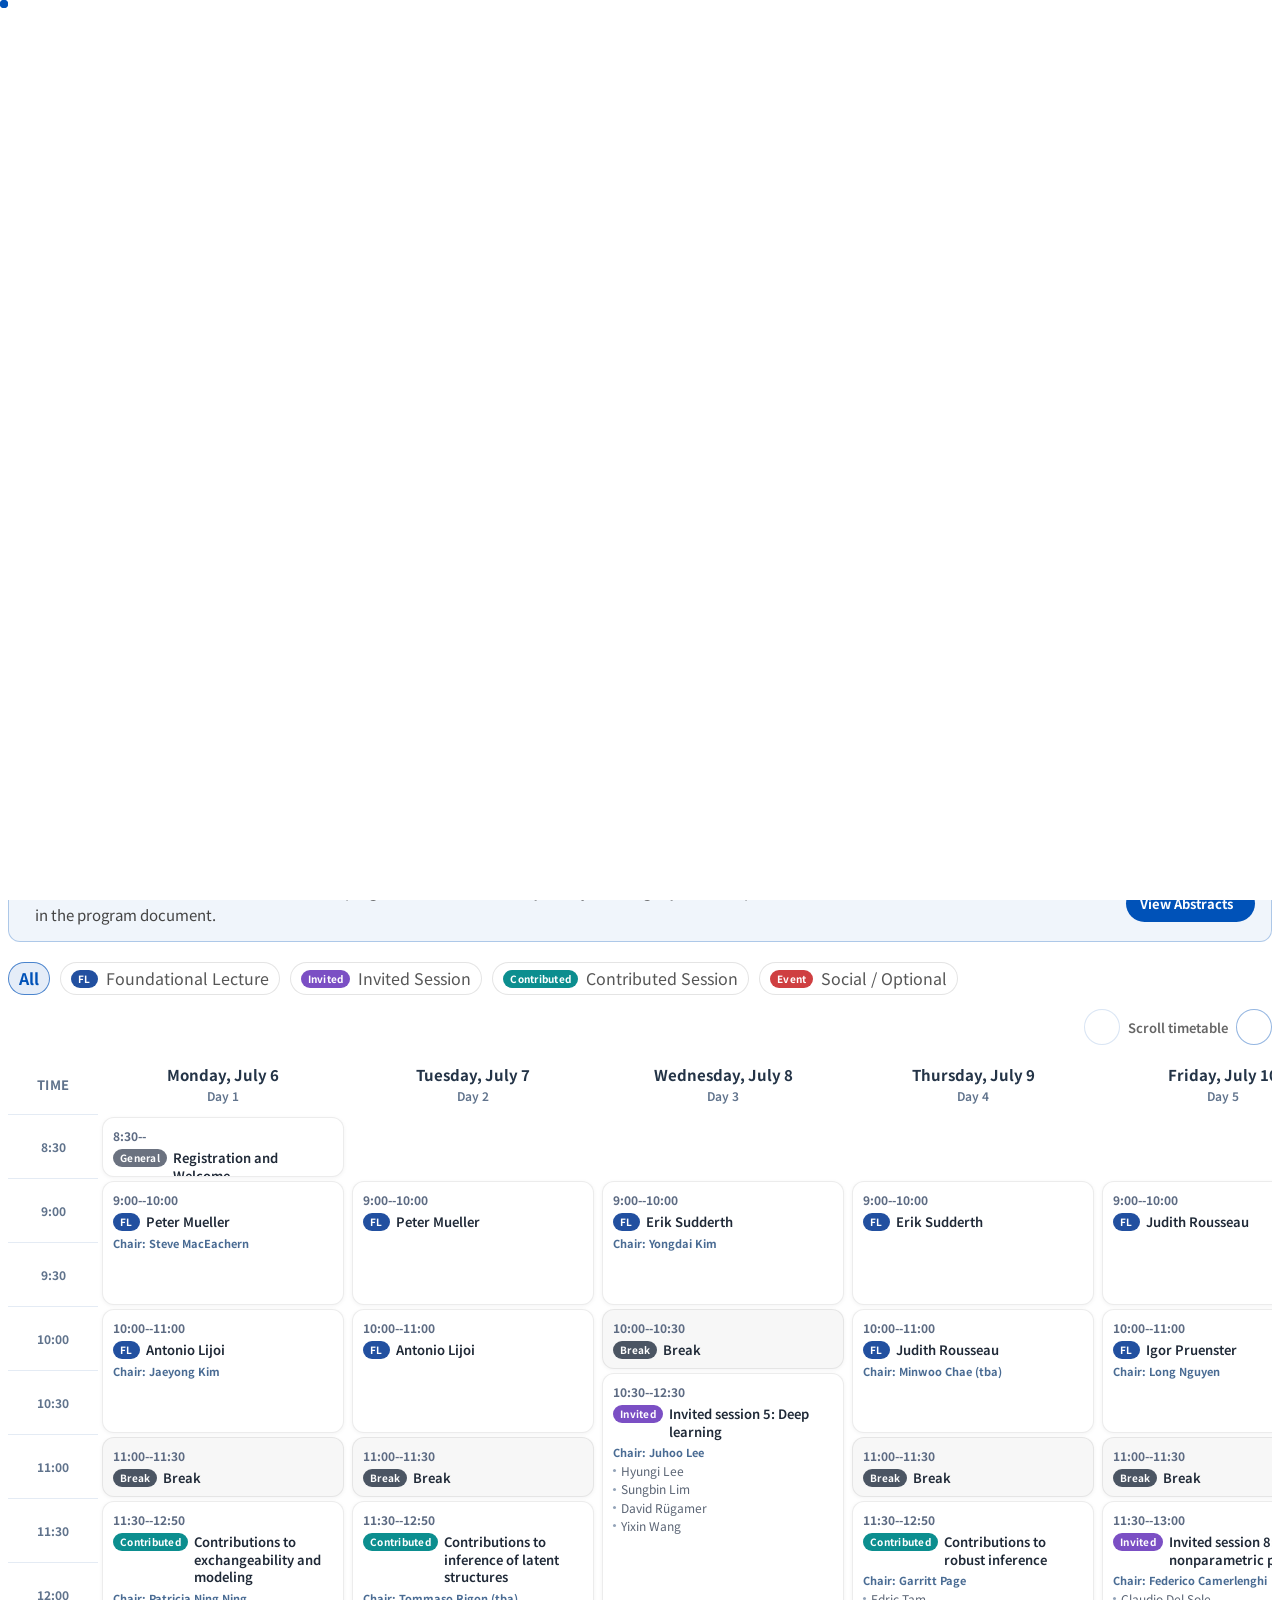
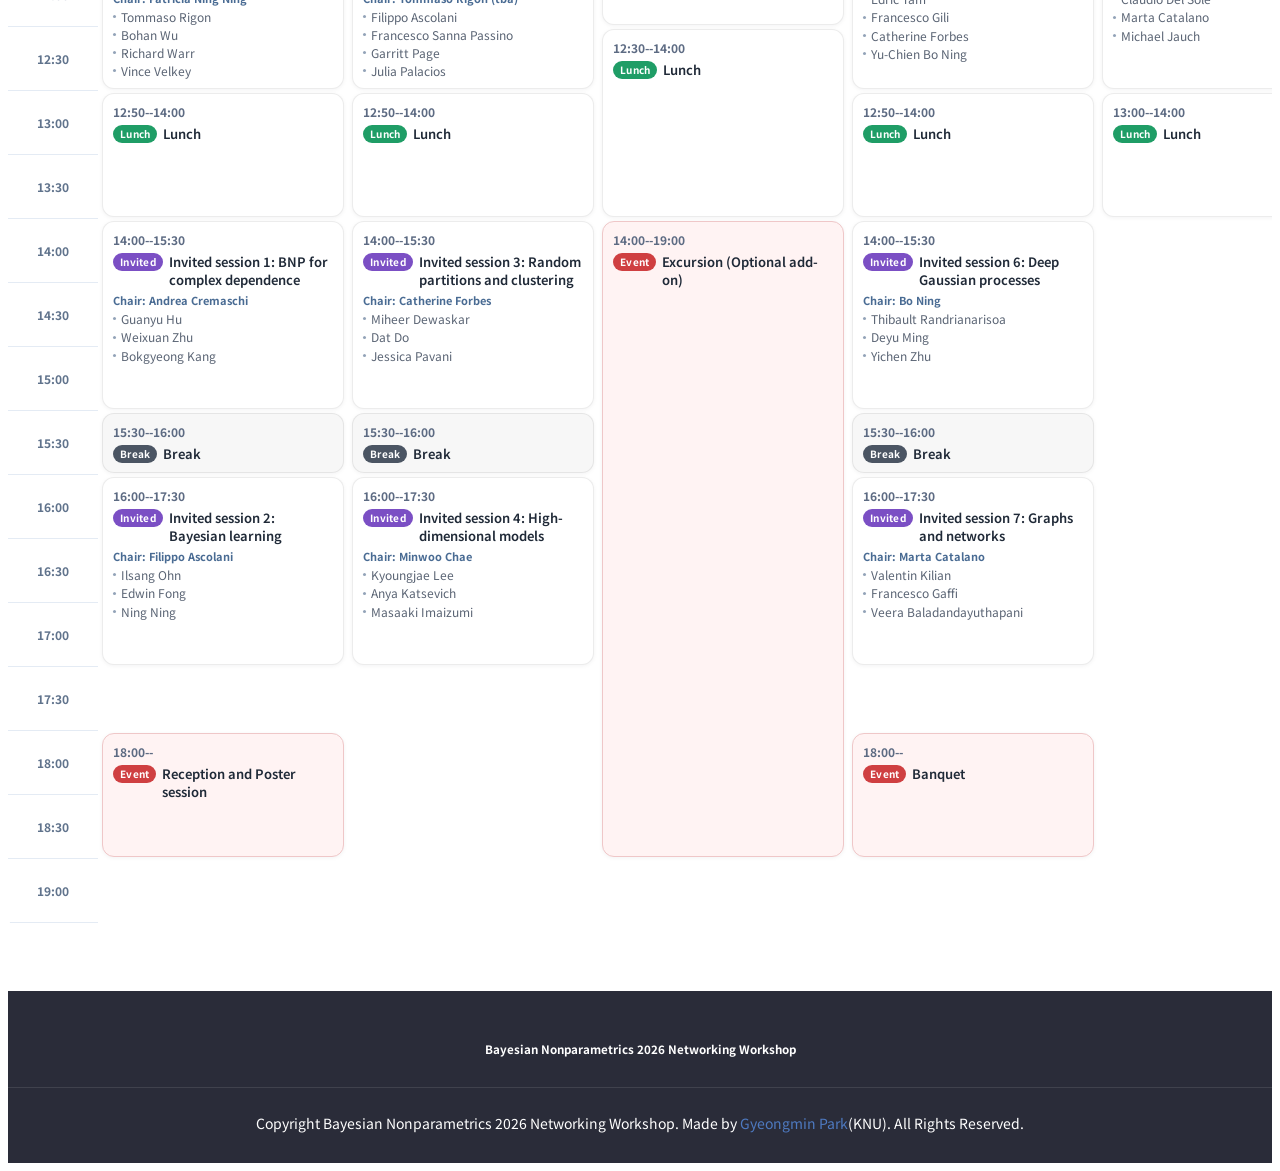
==== commit 3b878fcc: "Remove (optional add-on) text" ====
--- a/schedule.html
+++ b/schedule.html
@@ -478,7 +478,7 @@
               <div class="session-time">18:00--</div>
               <div class="session-header">
                 <span class="session-tag tag-event">Event</span>
-                <div class="session-title">Banquet (Optional add-on)</div>
+                <div class="session-title">Banquet</div>
               </div>
             </div>
 
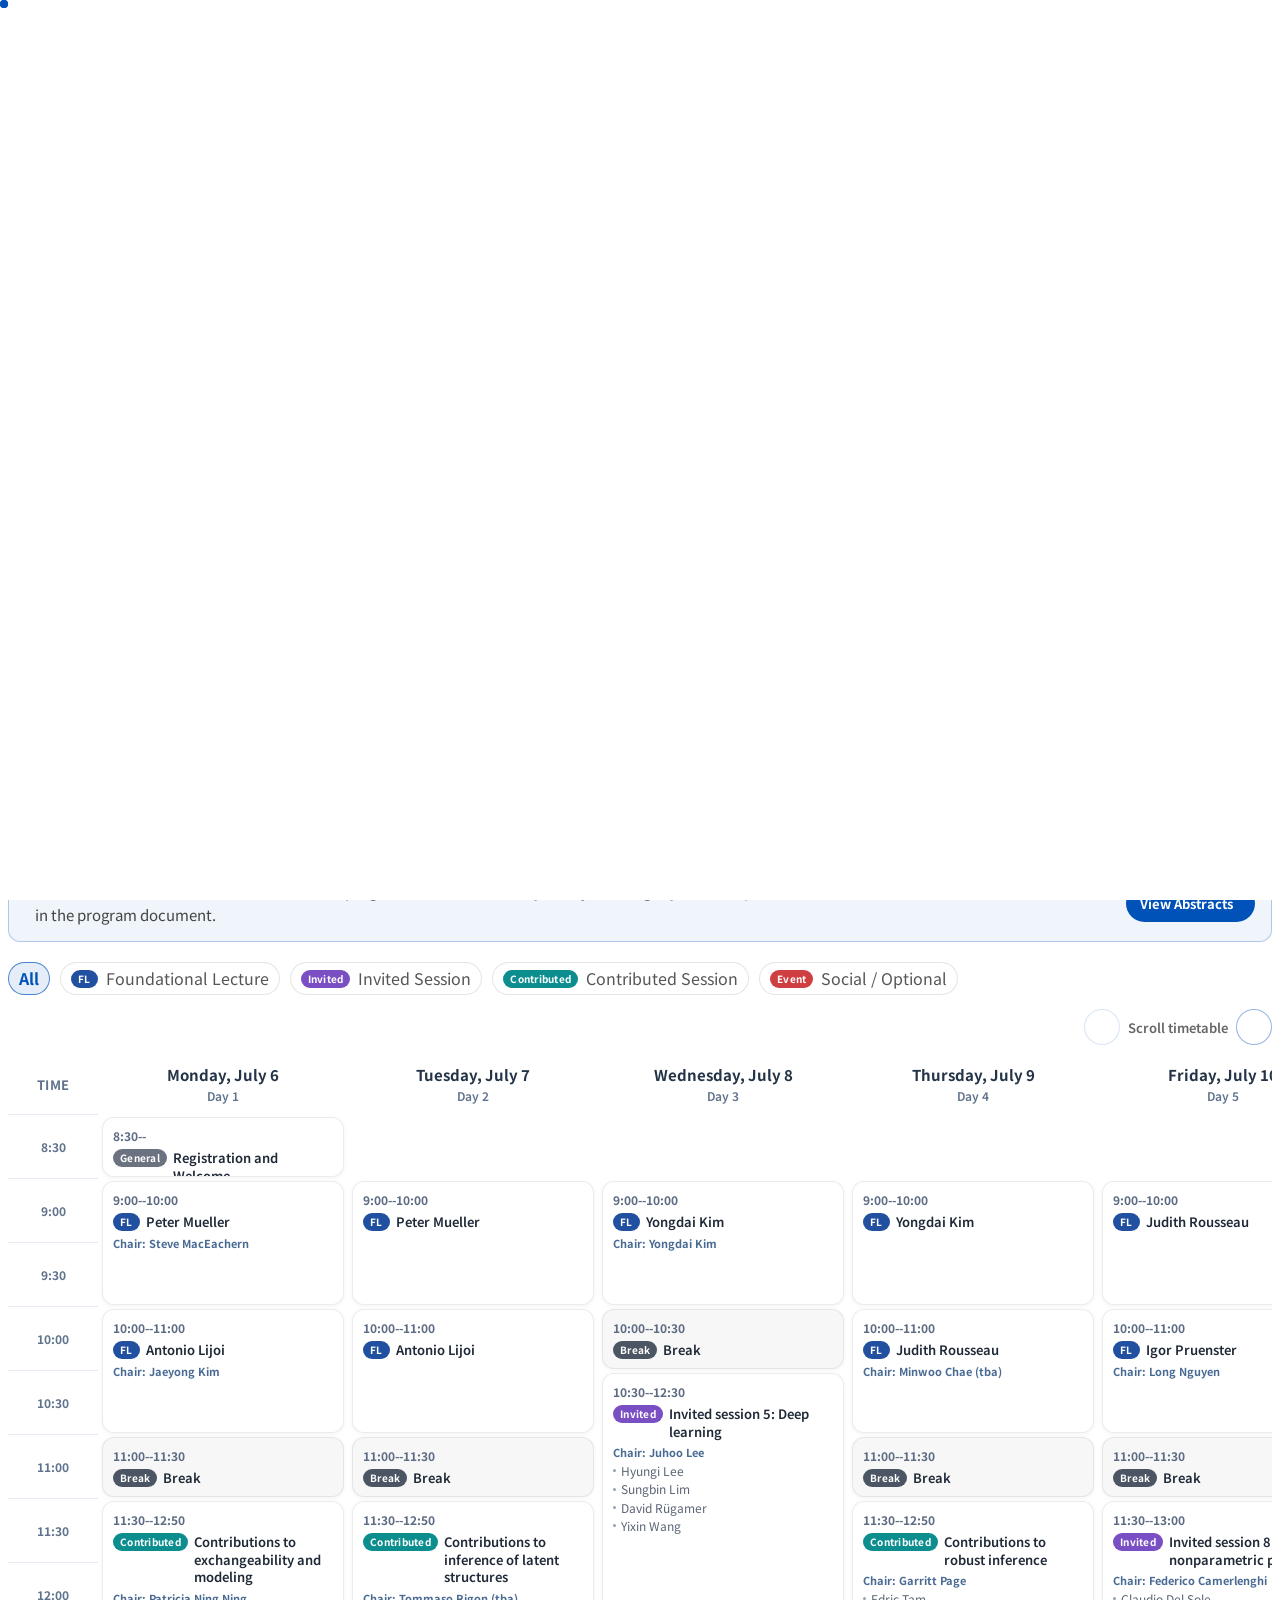
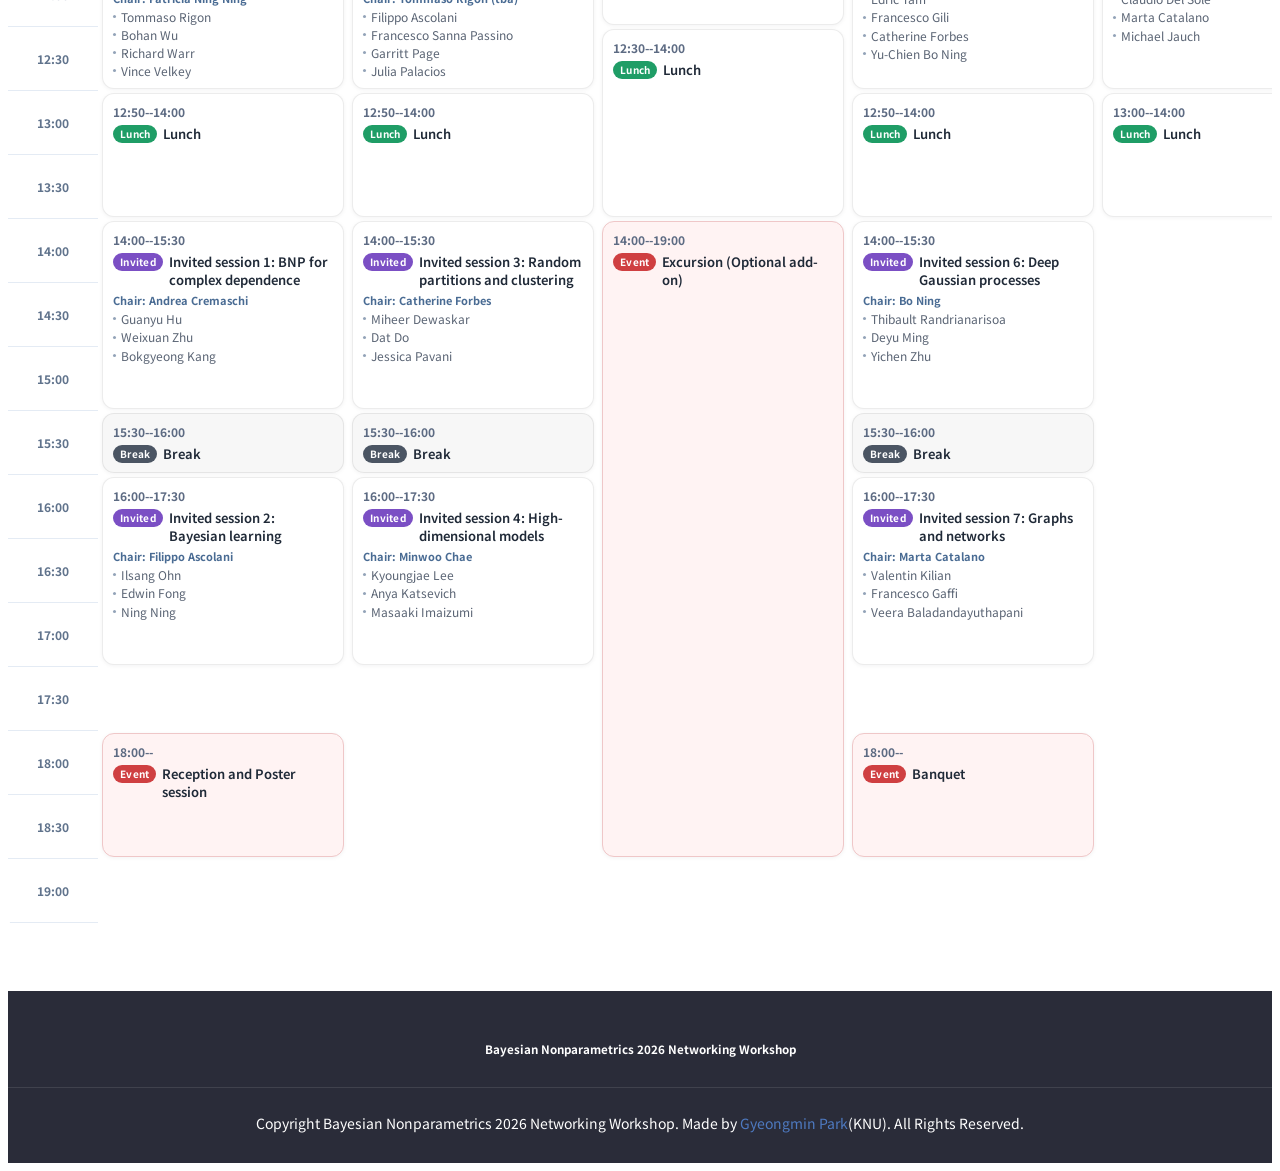
==== commit e5184baa: "Erik changed to Kim" ====
--- a/schedule.html
+++ b/schedule.html
@@ -354,7 +354,7 @@
               <div class="session-time">9:00--10:00</div>
               <div class="session-header">
                 <span class="session-tag tag-lecture">FL</span>
-                <div class="session-title">Erik Sudderth</div>
+                <div class="session-title">Yongdai Kim</div>
               </div>
               <div class="session-chair">Chair: Yongdai Kim</div>
             </div>
@@ -400,7 +400,7 @@
               <div class="session-time">9:00--10:00</div>
               <div class="session-header">
                 <span class="session-tag tag-lecture">FL</span>
-                <div class="session-title">Erik Sudderth</div>
+                <div class="session-title">Yongdai Kim</div>
               </div>
             </div>
 
--- a/assets/css/main.css
+++ b/assets/css/main.css
@@ -2754,6 +2754,24 @@
   grid-template-columns: repeat(3, minmax(0, 1fr));
 }
 
+.sponsors .sponsor-card-grid-five {
+  grid-template-columns: repeat(6, minmax(0, 1fr));
+  gap: 24px;
+}
+
+.sponsors .sponsor-card-grid-five .sponsor-item {
+  grid-column: span 2;
+  padding: 36px 28px;
+}
+
+.sponsors .sponsor-card-grid-five .sponsor-item:nth-child(4) {
+  grid-column: 2 / span 2;
+}
+
+.sponsors .sponsor-card-grid-five .sponsor-item:nth-child(5) {
+  grid-column: 4 / span 2;
+}
+
 .sponsors .sponsor-item {
   background-color: var(--surface-color);
   padding: 36px 28px;
@@ -2785,6 +2803,11 @@
   object-fit: contain;
 }
 
+.sponsors .sponsor-logo-emphasis {
+  width: min(280px, calc(100% - 24px));
+  height: 48px;
+}
+
 .sponsors .sponsor-logo-medium {
   width: min(235px, calc(100% - 40px));
   height: 40px;
@@ -2831,8 +2854,15 @@
 
 /* 반응형 디자인 */
 @media (max-width: 991px) {
-  .sponsors .sponsor-card-grid-three {
+  .sponsors .sponsor-card-grid-three,
+  .sponsors .sponsor-card-grid-five {
     grid-template-columns: repeat(2, minmax(0, 1fr));
+  }
+
+  .sponsors .sponsor-card-grid-five .sponsor-item,
+  .sponsors .sponsor-card-grid-five .sponsor-item:nth-child(4),
+  .sponsors .sponsor-card-grid-five .sponsor-item:nth-child(5) {
+    grid-column: auto;
   }
 
   .sponsors .sponsor-item {
@@ -2844,6 +2874,11 @@
     height: 40px;
   }
 
+  .sponsors .sponsor-logo-emphasis {
+    width: min(260px, calc(100% - 24px));
+    height: 46px;
+  }
+
   .sponsors .sponsor-logo-medium {
     width: min(220px, calc(100% - 40px));
     height: 38px;
@@ -2861,12 +2896,17 @@
   .sponsors .sponsor-item p {
     font-size: 13px;
   }
+
+  .sponsors .sponsor-card-grid-five .sponsor-item p {
+    font-size: 13px;
+  }
 }
 
 /* 모바일에서 스폰서 카드 좌우 꽉 차게 */
 @media (max-width: 767px) {
   .sponsors .sponsor-card-grid-two,
-  .sponsors .sponsor-card-grid-three {
+  .sponsors .sponsor-card-grid-three,
+  .sponsors .sponsor-card-grid-five {
     grid-template-columns: 1fr;
   }
 
@@ -2886,6 +2926,11 @@
   .sponsors .sponsor-logo {
     width: min(220px, calc(100% - 36px));
     height: 38px;
+  }
+
+  .sponsors .sponsor-logo-emphasis {
+    width: min(245px, calc(100% - 24px));
+    height: 44px;
   }
 
   .sponsors .sponsor-logo-medium {
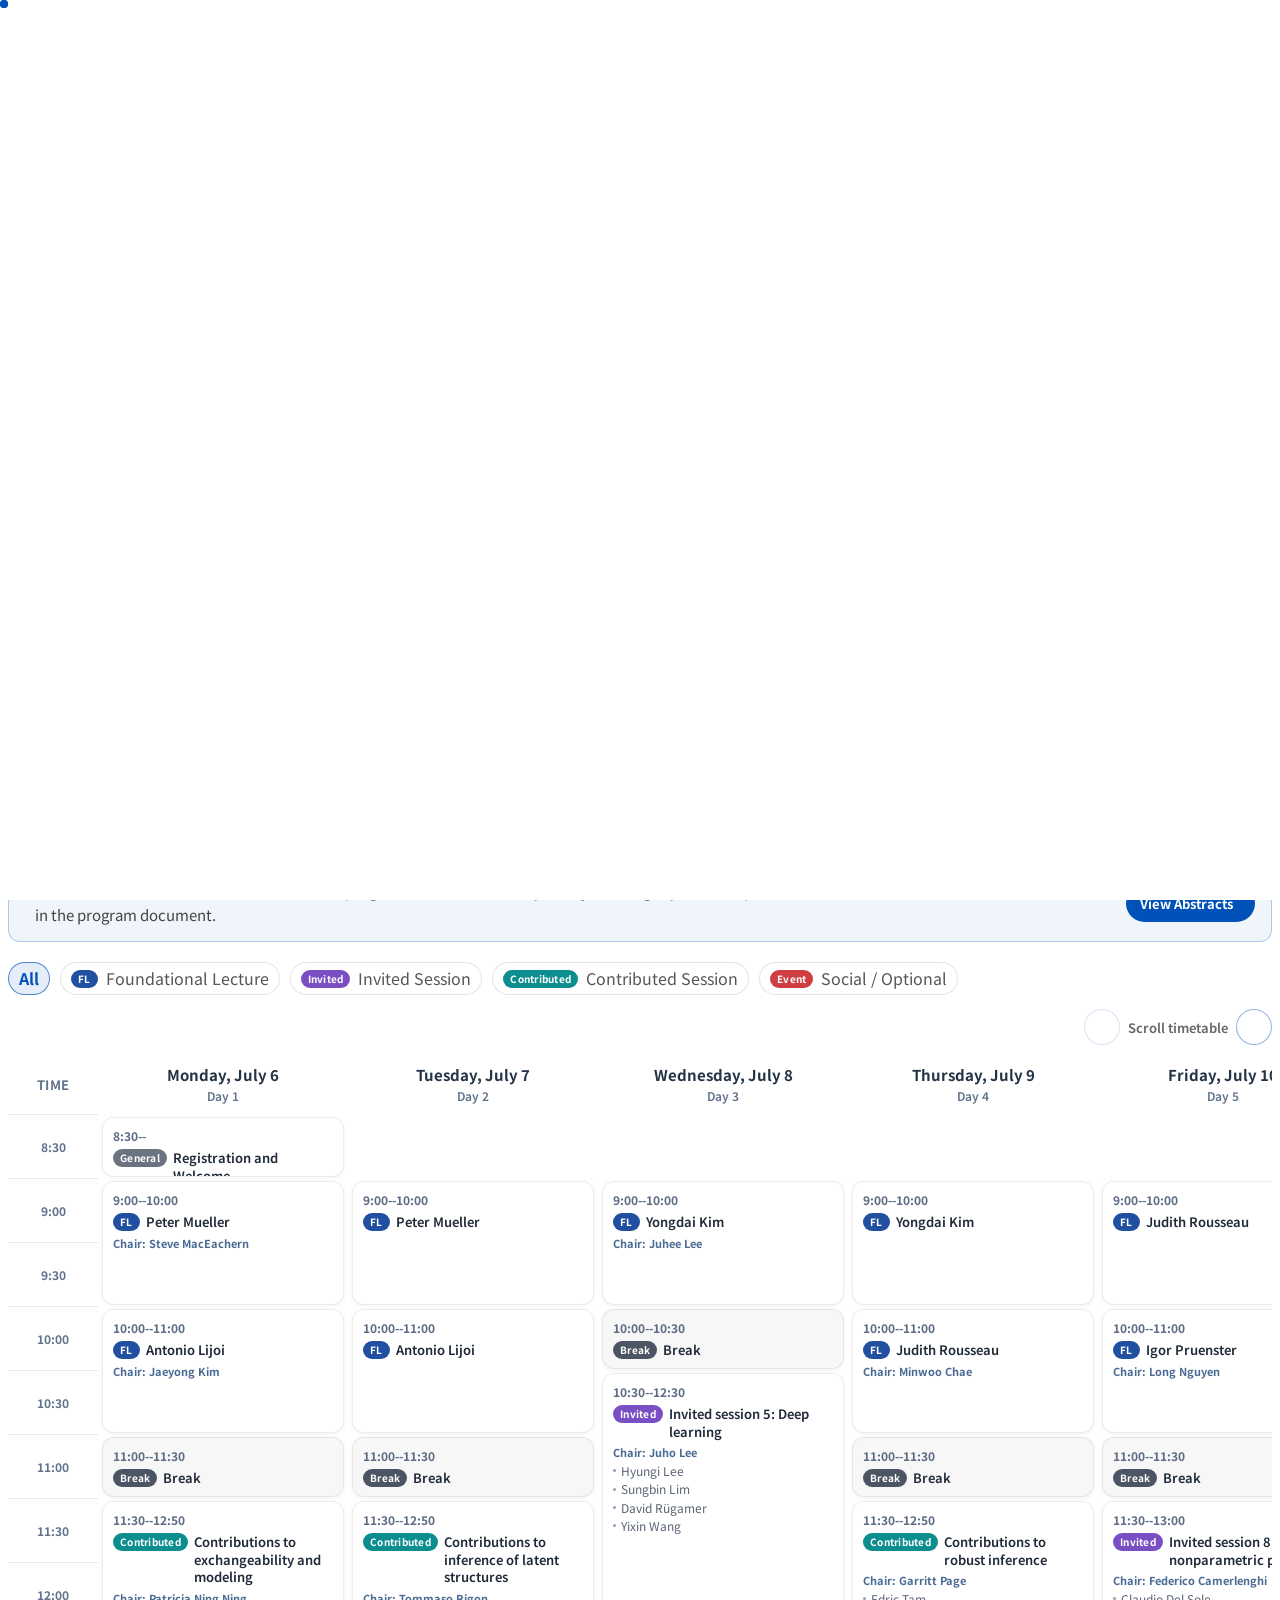
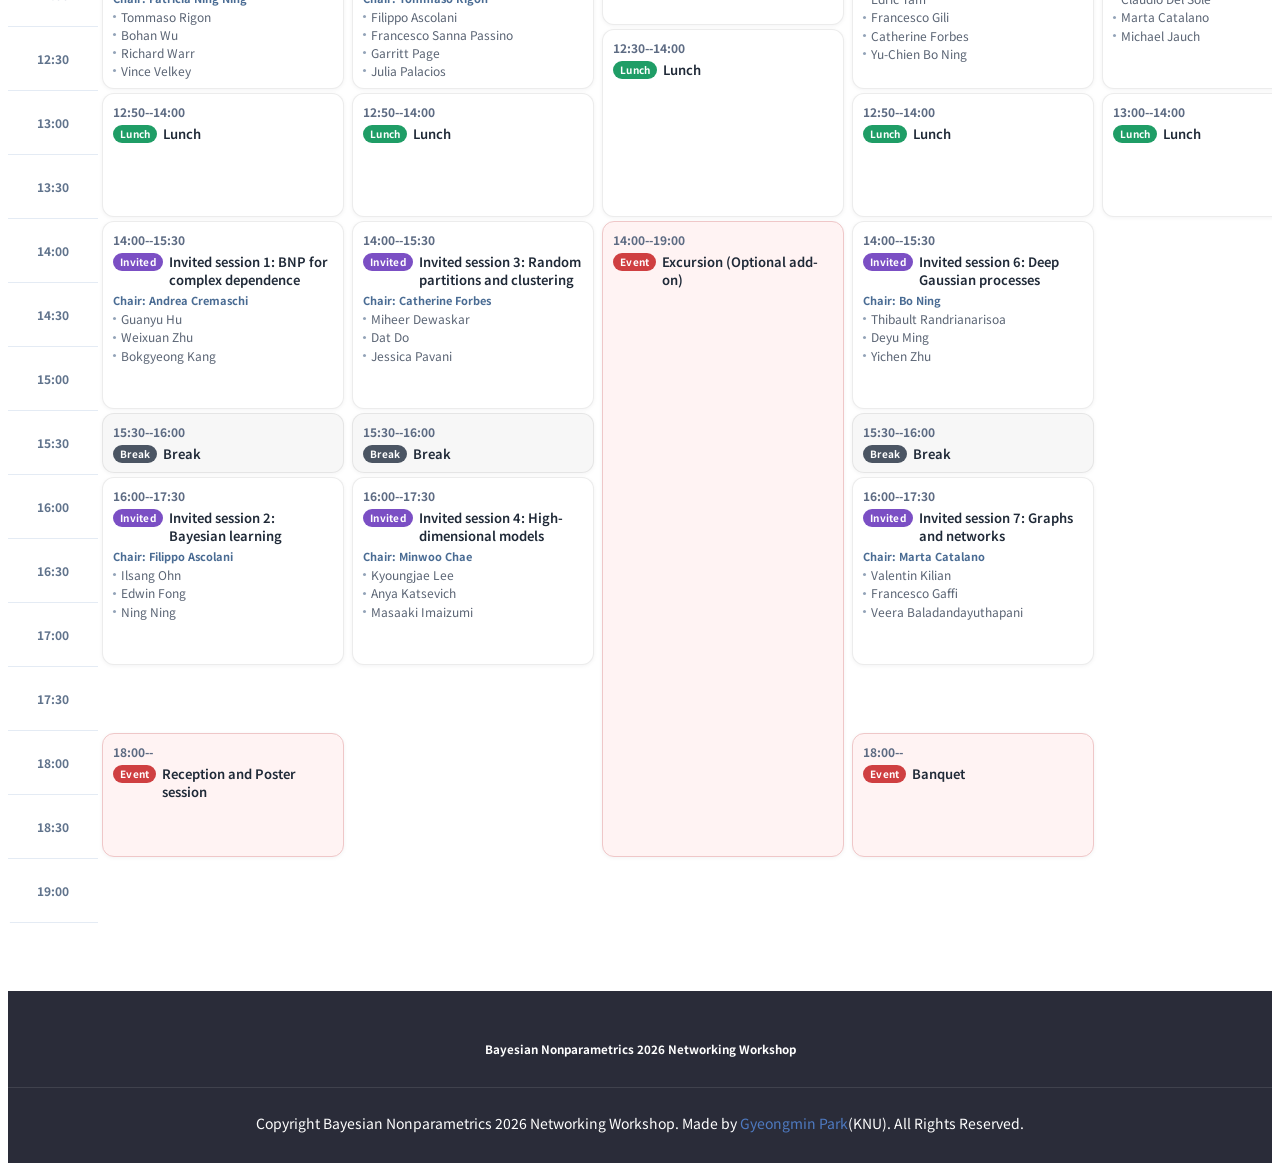
==== commit f1a5f25a: "Schedule Updated" ====
--- a/schedule.html
+++ b/schedule.html
@@ -303,7 +303,7 @@
                 <span class="session-tag tag-contrib">Contributed</span>
                 <div class="session-title">Contributions to inference of latent structures</div>
               </div>
-              <div class="session-chair">Chair: Tommaso Rigon (tba)</div>
+              <div class="session-chair">Chair: Tommaso Rigon</div>
               <div class="session-speaker">Filippo Ascolani</div>
               <div class="session-speaker">Francesco Sanna Passino</div>
               <div class="session-speaker">Garritt Page</div>
@@ -356,7 +356,7 @@
                 <span class="session-tag tag-lecture">FL</span>
                 <div class="session-title">Yongdai Kim</div>
               </div>
-              <div class="session-chair">Chair: Yongdai Kim</div>
+              <div class="session-chair">Chair: Juhee Lee</div>
             </div>
 
             <div class="session-block is-break" style="--col: 4; --row: 5; --span: 1;">
@@ -373,7 +373,7 @@
                 <span class="session-tag tag-invited">Invited</span>
                 <div class="session-title">Invited session 5: Deep learning</div>
               </div>
-              <div class="session-chair">Chair: Juhoo Lee</div>
+              <div class="session-chair">Chair: Juho Lee</div>
               <div class="session-speaker">Hyungi Lee</div>
               <div class="session-speaker">Sungbin Lim</div>
               <div class="session-speaker">David Rügamer</div>
@@ -410,7 +410,7 @@
                 <span class="session-tag tag-lecture">FL</span>
                 <div class="session-title">Judith Rousseau</div>
               </div>
-              <div class="session-chair">Chair: Minwoo Chae (tba)</div>
+              <div class="session-chair">Chair: Minwoo Chae</div>
             </div>
 
             <div class="session-block is-break" style="--col: 5; --row: 7; --span: 1;">
